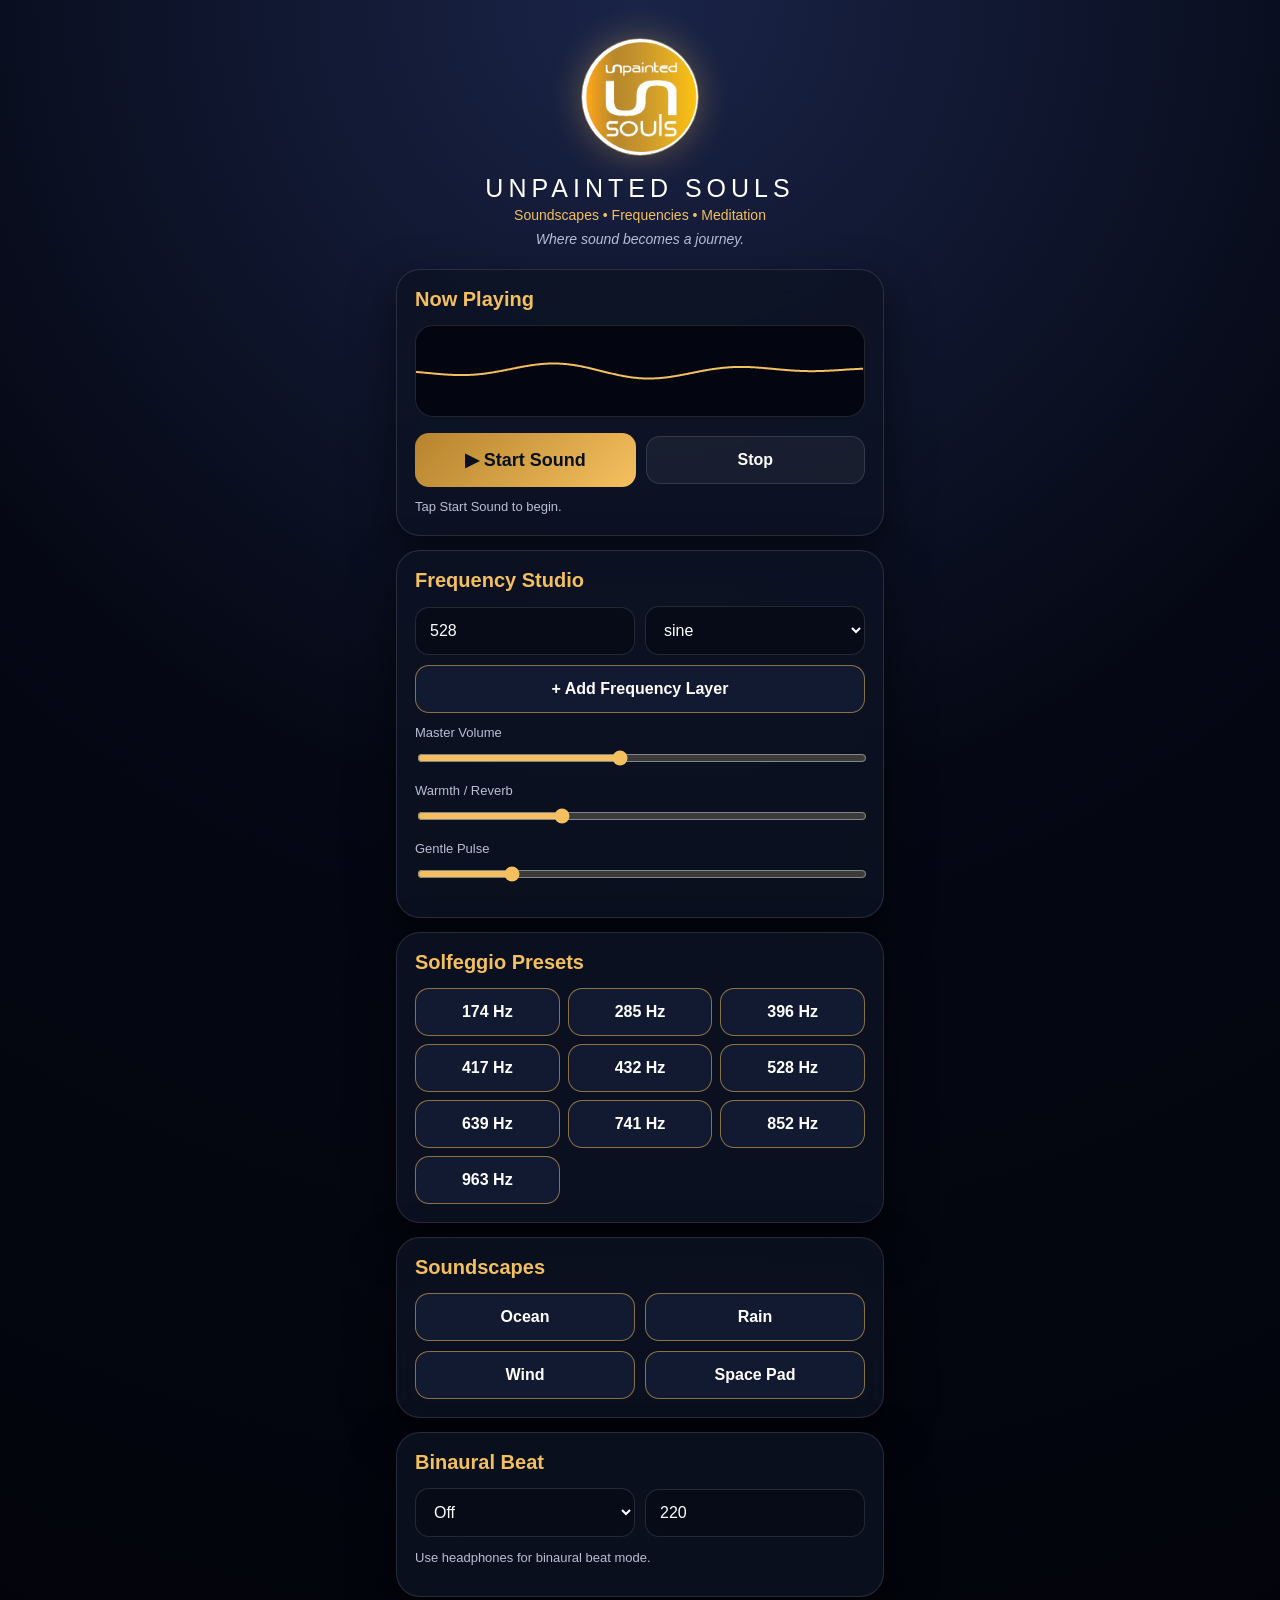
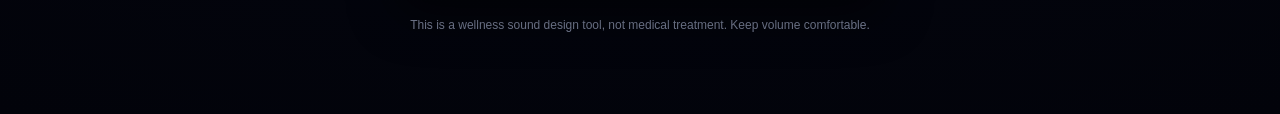
==== index.html @ 99ffd336 "Add files via upload" ====
<!DOCTYPE html>
<html lang="en">
<head>
<meta charset="utf-8" />
<meta name="viewport" content="width=device-width, initial-scale=1, viewport-fit=cover" />
<title>Unpainted Souls Frequency Studio</title>
<style>
:root{--bg:#050814;--card:#0d1324cc;--gold:#f4c05f;--gold2:#b7832d;--text:#fff;--muted:#b9bfd4;--line:#ffffff1f}
*{box-sizing:border-box} body{margin:0;font-family:-apple-system,BlinkMacSystemFont,'Segoe UI',Roboto,Arial,sans-serif;color:var(--text);background:radial-gradient(circle at top,#1a2448 0%,#050814 45%,#02030a 100%);min-height:100vh}
.app{max-width:520px;margin:0 auto;padding:24px 16px 80px} .hero{text-align:center;padding:14px 0 8px} .logo{width:118px;height:118px;border-radius:50%;object-fit:cover;box-shadow:0 0 35px #f4c05f55;border:1px solid #f4c05f88} h1{font-weight:300;letter-spacing:5px;font-size:25px;margin:14px 0 4px;color:white} .tag{color:var(--gold);font-size:14px} .quote{color:var(--muted);font-style:italic;font-size:14px;margin-top:8px}
.card{background:var(--card);border:1px solid var(--line);border-radius:24px;padding:18px;margin:14px 0;box-shadow:0 18px 45px #0008;backdrop-filter:blur(12px)} h2{font-size:20px;margin:0 0 14px;color:var(--gold)} .row{display:flex;gap:10px;align-items:center} .grid{display:grid;grid-template-columns:repeat(2,1fr);gap:10px} .smallgrid{display:grid;grid-template-columns:repeat(3,1fr);gap:8px}
button,input,select{width:100%;border:0;border-radius:14px;padding:14px;font-size:16px} input,select{background:#070b18;color:white;border:1px solid var(--line)} button{background:linear-gradient(135deg,var(--gold2),var(--gold));color:#07101f;font-weight:800;cursor:pointer} button.secondary{background:#111a30;color:white;border:1px solid #f4c05f88} button.ghost{background:#ffffff0d;color:white;border:1px solid var(--line)} button:active{transform:scale(.98)} .play{font-size:18px;padding:16px}
label{font-size:13px;color:var(--muted);display:block;margin:12px 0 7px} input[type=range]{accent-color:var(--gold);padding:0} .pill{display:inline-flex;align-items:center;gap:7px;border:1px solid var(--line);background:#ffffff0d;border-radius:999px;padding:9px 11px;color:var(--muted);font-size:13px} .status{margin-top:12px;color:var(--muted);font-size:13px;min-height:18px} canvas{width:100%;height:92px;border-radius:18px;background:#030611;border:1px solid var(--line)} .freqList{display:flex;flex-direction:column;gap:8px;margin-top:12px} .freqItem{display:grid;grid-template-columns:72px 1fr 36px;gap:8px;align-items:center;background:#ffffff08;border:1px solid var(--line);border-radius:14px;padding:8px} .x{padding:8px;border-radius:10px;background:#ffffff12;color:white} footer{text-align:center;color:#7d859d;font-size:12px;margin-top:20px;line-height:1.4}
</style>
</head>
<body>
<div class="app">
  <section class="hero">
    <img class="logo" alt="Unpainted Souls logo" src="[data-uri]" />
    <h1>UNPAINTED SOULS</h1>
    <div class="tag">Soundscapes • Frequencies • Meditation</div>
    <div class="quote">Where sound becomes a journey.</div>
  </section>

  <section class="card">
    <h2>Now Playing</h2>
    <canvas id="wave"></canvas>
    <div class="row" style="margin-top:12px">
      <button id="play" class="play">▶ Start Sound</button>
      <button id="stop" class="ghost">Stop</button>
    </div>
    <div class="status" id="status">Tap Start Sound to begin.</div>
  </section>

  <section class="card">
    <h2>Frequency Studio</h2>
    <div class="row">
      <input id="hz" type="number" value="528" min="20" max="20000" />
      <select id="waveform"><option>sine</option><option>triangle</option><option>sawtooth</option><option>square</option></select>
    </div>
    <button class="secondary" style="margin-top:10px" id="addFreq">+ Add Frequency Layer</button>
    <label>Master Volume</label><input id="master" type="range" min="0" max="1" step="0.01" value="0.45" />
    <label>Warmth / Reverb</label><input id="reverb" type="range" min="0" max="0.7" step="0.01" value="0.22" />
    <label>Gentle Pulse</label><input id="pulse" type="range" min="0" max="1" step="0.01" value="0.20" />
    <div class="freqList" id="freqList"></div>
  </section>

  <section class="card">
    <h2>Solfeggio Presets</h2>
    <div class="smallgrid" id="presets"></div>
  </section>

  <section class="card">
    <h2>Soundscapes</h2>
    <div class="grid">
      <button class="secondary" data-noise="ocean">Ocean</button>
      <button class="secondary" data-noise="rain">Rain</button>
      <button class="secondary" data-noise="wind">Wind</button>
      <button class="secondary" data-noise="space">Space Pad</button>
    </div>
  </section>

  <section class="card">
    <h2>Binaural Beat</h2>
    <div class="row">
      <select id="beat"><option value="0">Off</option><option value="3">Delta 3 Hz</option><option value="6">Theta 6 Hz</option><option value="10">Alpha 10 Hz</option><option value="18">Beta 18 Hz</option><option value="40">Gamma 40 Hz</option></select>
      <input id="carrier" type="number" value="220" min="80" max="900" />
    </div>
    <p style="color:var(--muted);font-size:13px">Use headphones for binaural beat mode.</p>
  </section>

  <footer>This is a wellness sound design tool, not medical treatment. Keep volume comfortable.</footer>
</div>
<script>
let audio, masterGain, dryGain, wetGain, delay, feedback, pulseLfo, pulseGain;
let layers=[]; let noises=[]; let binaural=[]; let playing=false; let t=0;
const $=id=>document.getElementById(id); const presets=[174,285,396,417,432,528,639,741,852,963];
function ensureAudio(){ if(audio) return; audio=new (window.AudioContext||window.webkitAudioContext)(); masterGain=audio.createGain(); dryGain=audio.createGain(); wetGain=audio.createGain(); delay=audio.createDelay(2); feedback=audio.createGain(); pulseLfo=audio.createOscillator(); pulseGain=audio.createGain(); pulseLfo.frequency.value=.08; pulseGain.gain.value=0.2; pulseLfo.connect(pulseGain); pulseGain.connect(masterGain.gain); pulseLfo.start(); dryGain.connect(masterGain); dryGain.connect(delay); delay.connect(feedback); feedback.connect(delay); delay.connect(wetGain); wetGain.connect(masterGain); masterGain.connect(audio.destination); updateMaster(); }
function updateMaster(){ if(!audio) return; masterGain.gain.setTargetAtTime(parseFloat($('master').value),audio.currentTime,.05); wetGain.gain.value=parseFloat($('reverb').value); feedback.gain.value=.38; delay.delayTime.value=.28; pulseGain.gain.value=parseFloat($('pulse').value)*.12; }
function addLayer(hz,vol=.28,type=null){ ensureAudio(); const osc=audio.createOscillator(); const gain=audio.createGain(); osc.type=type||$('waveform').value; osc.frequency.value=hz; gain.gain.value=vol; osc.connect(gain); gain.connect(dryGain); osc.start(); layers.push({hz,vol,osc,gain}); renderLayers(); }
function removeLayer(i){ const L=layers[i]; if(!L)return; try{L.osc.stop();}catch(e){} L.osc.disconnect(); L.gain.disconnect(); layers.splice(i,1); renderLayers(); }
function renderLayers(){ $('freqList').innerHTML=layers.map((l,i)=>`<div class="freqItem"><b>${Math.round(l.hz)} Hz</b><input type="range" min="0" max="0.6" step="0.01" value="${l.vol}" oninput="setLayerVol(${i},this.value)"><button class="x" onclick="removeLayer(${i})">×</button></div>`).join(''); }
function setLayerVol(i,v){ layers[i].vol=parseFloat(v); layers[i].gain.gain.setTargetAtTime(layers[i].vol,audio.currentTime,.05); }
function start(){ ensureAudio(); if(audio.state==='suspended') audio.resume(); if(layers.length===0){ addLayer(528,.26,'sine'); addLayer(264,.12,'triangle'); addLayer(396,.10,'sine'); } applyBinaural(); playing=true; $('play').textContent='⏸ Sound On'; $('status').textContent=`Playing ${layers.length} frequency layer(s).`; }
function stop(){ layers.slice().forEach((_,i)=>removeLayer(0)); noises.forEach(n=>{try{n.stop&&n.stop()}catch(e){} try{n.disconnect&&n.disconnect()}catch(e){}}); noises=[]; binaural.forEach(o=>{try{o.stop()}catch(e){}}); binaural=[]; playing=false; $('play').textContent='▶ Start Sound'; $('status').textContent='Stopped.'; }
function noise(type){ ensureAudio(); const buffer=audio.createBuffer(1,audio.sampleRate*2,audio.sampleRate); const data=buffer.getChannelData(0); for(let i=0;i<data.length;i++) data[i]=Math.random()*2-1; const src=audio.createBufferSource(); src.buffer=buffer; src.loop=true; const g=audio.createGain(); g.gain.value= type==='space'? .03 : .08; const filt=audio.createBiquadFilter(); filt.type= type==='rain'?'highpass':'lowpass'; filt.frequency.value= type==='rain'?900:type==='wind'?500: type==='space'?180: 760; src.connect(filt); filt.connect(g); g.connect(dryGain); src.start(); noises.push(src,g,filt); $('status').textContent=`Added ${type} soundscape.`; }
function applyBinaural(){ binaural.forEach(o=>{try{o.stop()}catch(e){}}); binaural=[]; const beat=parseFloat($('beat').value); if(!beat) return; const carrier=parseFloat($('carrier').value); const merger=audio.createChannelMerger(2); const g=audio.createGain(); g.gain.value=.11; [carrier,carrier+beat].forEach((hz,ch)=>{const o=audio.createOscillator(); o.type='sine'; o.frequency.value=hz; o.connect(g); g.connect(merger,0,ch); o.start(); binaural.push(o);}); merger.connect(dryGain); }
$('play').onclick=()=> playing?stop():start(); $('stop').onclick=stop; $('addFreq').onclick=()=>addLayer(parseFloat($('hz').value)||528,.24); $('master').oninput=updateMaster; $('reverb').oninput=updateMaster; $('pulse').oninput=updateMaster; $('beat').onchange=()=>{ if(playing) applyBinaural(); }; $('carrier').onchange=()=>{ if(playing) applyBinaural(); };
presets.forEach(h=>{const b=document.createElement('button'); b.className='secondary'; b.textContent=h+' Hz'; b.onclick=()=>{$('hz').value=h; addLayer(h,.24,'sine');}; $('presets').appendChild(b);}); document.querySelectorAll('[data-noise]').forEach(b=>b.onclick=()=>noise(b.dataset.noise));
const c=$('wave'),ctx=c.getContext('2d'); function draw(){ const dpr=devicePixelRatio||1; if(c.width!==c.clientWidth*dpr){c.width=c.clientWidth*dpr;c.height=c.clientHeight*dpr} ctx.clearRect(0,0,c.width,c.height); ctx.lineWidth=2*dpr; ctx.strokeStyle='#f4c05f'; ctx.beginPath(); const amp=playing?28*dpr:8*dpr; for(let x=0;x<c.width;x++){ const y=c.height/2+Math.sin(x/32+t)*amp*Math.sin(x/140+t/2); x?ctx.lineTo(x,y):ctx.moveTo(x,y); } ctx.stroke(); t+=playing?.045:.015; requestAnimationFrame(draw); } draw();
</script>
</body></html>
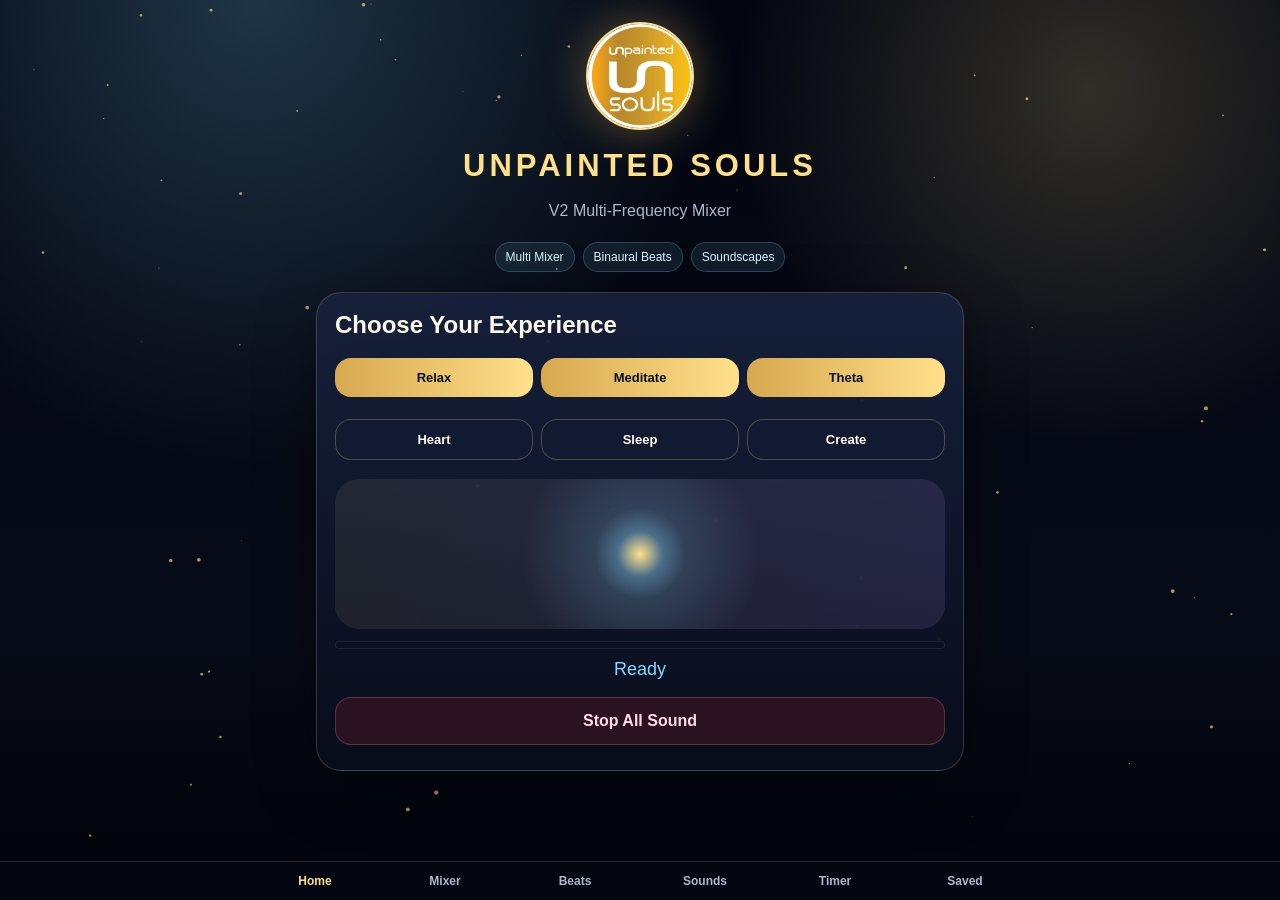
==== commit 69a428bc: "Add files via upload" ====
--- a/index.html
+++ b/index.html
@@ -1,92 +1,92 @@
 <!DOCTYPE html>
 <html lang="en">
 <head>
-<meta charset="utf-8" />
-<meta name="viewport" content="width=device-width, initial-scale=1, viewport-fit=cover" />
-<title>Unpainted Souls Frequency Studio</title>
+<meta charset="UTF-8">
+<meta name="viewport" content="width=device-width, initial-scale=1.0">
+<title>Unpainted Souls V2</title>
+<link rel="manifest" href="manifest.json">
+<meta name="theme-color" content="#050814">
 <style>
-:root{--bg:#050814;--card:#0d1324cc;--gold:#f4c05f;--gold2:#b7832d;--text:#fff;--muted:#b9bfd4;--line:#ffffff1f}
-*{box-sizing:border-box} body{margin:0;font-family:-apple-system,BlinkMacSystemFont,'Segoe UI',Roboto,Arial,sans-serif;color:var(--text);background:radial-gradient(circle at top,#1a2448 0%,#050814 45%,#02030a 100%);min-height:100vh}
-.app{max-width:520px;margin:0 auto;padding:24px 16px 80px} .hero{text-align:center;padding:14px 0 8px} .logo{width:118px;height:118px;border-radius:50%;object-fit:cover;box-shadow:0 0 35px #f4c05f55;border:1px solid #f4c05f88} h1{font-weight:300;letter-spacing:5px;font-size:25px;margin:14px 0 4px;color:white} .tag{color:var(--gold);font-size:14px} .quote{color:var(--muted);font-style:italic;font-size:14px;margin-top:8px}
-.card{background:var(--card);border:1px solid var(--line);border-radius:24px;padding:18px;margin:14px 0;box-shadow:0 18px 45px #0008;backdrop-filter:blur(12px)} h2{font-size:20px;margin:0 0 14px;color:var(--gold)} .row{display:flex;gap:10px;align-items:center} .grid{display:grid;grid-template-columns:repeat(2,1fr);gap:10px} .smallgrid{display:grid;grid-template-columns:repeat(3,1fr);gap:8px}
-button,input,select{width:100%;border:0;border-radius:14px;padding:14px;font-size:16px} input,select{background:#070b18;color:white;border:1px solid var(--line)} button{background:linear-gradient(135deg,var(--gold2),var(--gold));color:#07101f;font-weight:800;cursor:pointer} button.secondary{background:#111a30;color:white;border:1px solid #f4c05f88} button.ghost{background:#ffffff0d;color:white;border:1px solid var(--line)} button:active{transform:scale(.98)} .play{font-size:18px;padding:16px}
-label{font-size:13px;color:var(--muted);display:block;margin:12px 0 7px} input[type=range]{accent-color:var(--gold);padding:0} .pill{display:inline-flex;align-items:center;gap:7px;border:1px solid var(--line);background:#ffffff0d;border-radius:999px;padding:9px 11px;color:var(--muted);font-size:13px} .status{margin-top:12px;color:var(--muted);font-size:13px;min-height:18px} canvas{width:100%;height:92px;border-radius:18px;background:#030611;border:1px solid var(--line)} .freqList{display:flex;flex-direction:column;gap:8px;margin-top:12px} .freqItem{display:grid;grid-template-columns:72px 1fr 36px;gap:8px;align-items:center;background:#ffffff08;border:1px solid var(--line);border-radius:14px;padding:8px} .x{padding:8px;border-radius:10px;background:#ffffff12;color:white} footer{text-align:center;color:#7d859d;font-size:12px;margin-top:20px;line-height:1.4}
+:root{--gold:#d7a84f;--gold2:#ffe08a;--text:#fff8e8;--muted:#aeb7ca;--blue:#83d9ff}
+*{box-sizing:border-box}
+body{margin:0;font-family:-apple-system,BlinkMacSystemFont,"Segoe UI",Arial,sans-serif;color:var(--text);background:radial-gradient(circle at 20% 0%,rgba(131,217,255,.22),transparent 34%),radial-gradient(circle at 85% 10%,rgba(255,224,138,.18),transparent 26%),linear-gradient(180deg,#030611,#070b17 70%,#02030a);min-height:100vh}
+canvas#stars{position:fixed;inset:0;z-index:-1}
+.app{max-width:680px;margin:auto;padding:22px 16px 96px}
+.hero{text-align:center}.logo{width:108px;height:108px;border-radius:50%;object-fit:cover;border:2px solid var(--gold2);box-shadow:0 0 44px rgba(215,168,79,.4)}
+h1{font-size:31px;letter-spacing:4px;color:var(--gold2);margin:14px 0 4px}h2{margin:0 0 12px}p{color:var(--muted);line-height:1.4}
+.badge{display:inline-block;margin:4px;padding:7px 10px;border-radius:99px;border:1px solid rgba(131,217,255,.22);background:rgba(131,217,255,.09);color:#d7f5ff;font-size:12px}
+.screen{display:none}.screen.active{display:block}
+.card{background:linear-gradient(180deg,rgba(23,33,60,.95),rgba(8,13,28,.97));border:1px solid rgba(255,224,138,.2);border-radius:25px;padding:18px;margin:16px 0;box-shadow:0 18px 60px rgba(0,0,0,.36)}
+.row{display:flex;gap:10px}.row>*{flex:1}
+label{display:block;color:var(--muted);font-size:13px;margin:10px 0 5px}
+input,select,textarea{width:100%;padding:13px;border-radius:14px;border:1px solid rgba(255,255,255,.12);background:#060a16;color:var(--text);font-size:16px;outline:none}
+textarea{min-height:96px;resize:vertical}input[type=range]{padding:0;accent-color:var(--gold)}
+button{width:100%;border:0;border-radius:16px;padding:14px;margin:7px 0;font-size:16px;font-weight:800;color:#06101c;background:linear-gradient(90deg,var(--gold),var(--gold2))}
+button.secondary{background:#111a31;color:var(--text);border:1px solid rgba(255,224,138,.24)}button.danger{background:#2a1220;color:#ffdce8;border:1px solid rgba(255,138,174,.24)}
+.grid{display:grid;grid-template-columns:repeat(3,1fr);gap:8px}.grid button{font-size:13px;padding:12px 6px}
+.status{text-align:center;color:var(--blue);font-size:18px;margin:10px}
+.visual{height:150px;border-radius:24px;position:relative;overflow:hidden;margin:12px 0;background:radial-gradient(circle at 50% 50%,rgba(131,217,255,.25),transparent 38%),linear-gradient(90deg,rgba(255,224,138,.08),rgba(198,156,255,.12))}
+.orb{position:absolute;width:92px;height:92px;border-radius:50%;left:50%;top:50%;transform:translate(-50%,-50%);background:radial-gradient(circle,var(--gold2),rgba(131,217,255,.25),transparent 70%);animation:pulse 4.5s infinite}
+.ring{position:absolute;border:1px solid rgba(255,224,138,.45);border-radius:50%;left:50%;top:50%;transform:translate(-50%,-50%);animation:ripple 4s infinite}.r2{animation-delay:1s}.r3{animation-delay:2s}
+@keyframes pulse{50%{transform:translate(-50%,-50%) scale(1.25);opacity:.6}}@keyframes ripple{from{width:40px;height:40px;opacity:.85}to{width:340px;height:340px;opacity:0}}
+.nav{position:fixed;left:0;right:0;bottom:0;background:rgba(5,8,20,.94);backdrop-filter:blur(14px);display:flex;justify-content:center;border-top:1px solid rgba(255,224,138,.16);z-index:5}
+.nav button{max-width:130px;background:transparent;color:var(--muted);border:0;border-radius:0;padding:12px 4px;font-size:12px;margin:0}.nav button.active{color:var(--gold2)}
+.listItem{background:#070c18;border:1px solid rgba(255,255,255,.08);padding:12px;border-radius:16px;margin:8px 0}
+.listTop{display:flex;justify-content:space-between;align-items:center;gap:10px}
+.small{font-size:12px;color:var(--muted);line-height:1.4}.meter{height:8px;background:#0a1020;border-radius:99px;overflow:hidden;border:1px solid rgba(255,255,255,.08)}.meter div{height:100%;width:0%;background:linear-gradient(90deg,var(--blue),var(--gold2))}
 </style>
 </head>
 <body>
+<canvas id="stars"></canvas>
 <div class="app">
-  <section class="hero">
-    <img class="logo" alt="Unpainted Souls logo" src="[data-uri]" />
-    <h1>UNPAINTED SOULS</h1>
-    <div class="tag">Soundscapes • Frequencies • Meditation</div>
-    <div class="quote">Where sound becomes a journey.</div>
-  </section>
+<div class="hero"><img src="logo.jpeg" class="logo" onerror="this.style.display='none'"><h1>UNPAINTED SOULS</h1><p>V2 Multi-Frequency Mixer</p><span class="badge">Multi Mixer</span><span class="badge">Binaural Beats</span><span class="badge">Soundscapes</span></div>
 
-  <section class="card">
-    <h2>Now Playing</h2>
-    <canvas id="wave"></canvas>
-    <div class="row" style="margin-top:12px">
-      <button id="play" class="play">▶ Start Sound</button>
-      <button id="stop" class="ghost">Stop</button>
-    </div>
-    <div class="status" id="status">Tap Start Sound to begin.</div>
-  </section>
+<section id="home" class="screen active"><div class="card"><h2>Choose Your Experience</h2><div class="grid"><button onclick="quickStack([528,432],'ocean')">Relax</button><button onclick="quickStack([432,639],'wind')">Meditate</button><button onclick="quickBinaural(6)">Theta</button><button class="secondary" onclick="quickStack([639,528],'rain')">Heart</button><button class="secondary" onclick="quickStack([174,285],'ocean')">Sleep</button><button class="secondary" onclick="showScreen('mixer')">Create</button></div><div class="visual"><div class="orb"></div><div class="ring"></div><div class="ring r2"></div><div class="ring r3"></div></div><div class="meter"><div id="level"></div></div><div id="status" class="status">Ready</div><button class="danger" onclick="stopEverything()">Stop All Sound</button></div></section>
 
-  <section class="card">
-    <h2>Frequency Studio</h2>
-    <div class="row">
-      <input id="hz" type="number" value="528" min="20" max="20000" />
-      <select id="waveform"><option>sine</option><option>triangle</option><option>sawtooth</option><option>square</option></select>
-    </div>
-    <button class="secondary" style="margin-top:10px" id="addFreq">+ Add Frequency Layer</button>
-    <label>Master Volume</label><input id="master" type="range" min="0" max="1" step="0.01" value="0.45" />
-    <label>Warmth / Reverb</label><input id="reverb" type="range" min="0" max="0.7" step="0.01" value="0.22" />
-    <label>Gentle Pulse</label><input id="pulse" type="range" min="0" max="1" step="0.01" value="0.20" />
-    <div class="freqList" id="freqList"></div>
-  </section>
+<section id="mixer" class="screen">
+<div class="card"><h2>Multi-Frequency Mixer</h2><div class="row"><div><label>Frequency Hz</label><input id="newFreq" type="number" value="528"></div><div><label>Wave</label><select id="newWave"><option>sine</option><option>triangle</option><option>sawtooth</option><option>square</option></select></div></div><button onclick="addFrequency()">Add Frequency Layer</button><div class="grid"><button class="secondary" onclick="addPreset(174)">174</button><button class="secondary" onclick="addPreset(285)">285</button><button class="secondary" onclick="addPreset(396)">396</button><button class="secondary" onclick="addPreset(417)">417</button><button class="secondary" onclick="addPreset(432)">432</button><button class="secondary" onclick="addPreset(528)">528</button><button class="secondary" onclick="addPreset(639)">639</button><button class="secondary" onclick="addPreset(741)">741</button><button class="secondary" onclick="addPreset(963)">963</button></div><div id="layers"></div><button class="secondary" onclick="saveSession()">Save Session</button><button class="danger" onclick="clearLayers()">Clear Mixer</button></div>
+</section>
 
-  <section class="card">
-    <h2>Solfeggio Presets</h2>
-    <div class="smallgrid" id="presets"></div>
-  </section>
+<section id="beats" class="screen"><div class="card"><h2>Binaural Beats</h2><div class="row"><div><label>Carrier Hz</label><input id="carrier" type="number" value="220"></div><div><label>Beat</label><select id="beat"><option value="2">Delta 2</option><option value="6" selected>Theta 6</option><option value="10">Alpha 10</option><option value="18">Beta 18</option><option value="40">Gamma 40</option></select></div></div><label>Volume</label><input id="beatVol" type="range" min="0" max=".6" step=".01" value=".12" oninput="updateVolumes()"><button onclick="startBinaural()">Start Binaural</button><button class="danger" onclick="stopBinaural()">Stop Binaural</button><p class="small">Use headphones. For creative relaxation, not medical treatment.</p></div></section>
 
-  <section class="card">
-    <h2>Soundscapes</h2>
-    <div class="grid">
-      <button class="secondary" data-noise="ocean">Ocean</button>
-      <button class="secondary" data-noise="rain">Rain</button>
-      <button class="secondary" data-noise="wind">Wind</button>
-      <button class="secondary" data-noise="space">Space Pad</button>
-    </div>
-  </section>
+<section id="sounds" class="screen"><div class="card"><h2>Soundscape Mixer</h2><div class="grid"><button class="secondary" onclick="startNoise('ocean')">Ocean</button><button class="secondary" onclick="startNoise('rain')">Rain</button><button class="secondary" onclick="startNoise('wind')">Wind</button></div><label>Soundscape Volume</label><input id="noiseVol" type="range" min="0" max="0.4" value="0.08" step="0.01" oninput="updateVolumes()"><button class="danger" onclick="stopNoise()">Stop Soundscape</button></div><div class="card"><h2>Prompt Builder</h2><textarea id="prompt" placeholder="Ocean at sunset with 432, 528 and theta beat"></textarea><button onclick="buildFromPrompt()">Build Session</button></div></section>
 
-  <section class="card">
-    <h2>Binaural Beat</h2>
-    <div class="row">
-      <select id="beat"><option value="0">Off</option><option value="3">Delta 3 Hz</option><option value="6">Theta 6 Hz</option><option value="10">Alpha 10 Hz</option><option value="18">Beta 18 Hz</option><option value="40">Gamma 40 Hz</option></select>
-      <input id="carrier" type="number" value="220" min="80" max="900" />
-    </div>
-    <p style="color:var(--muted);font-size:13px">Use headphones for binaural beat mode.</p>
-  </section>
+<section id="timer" class="screen"><div class="card"><h2>Session Timer</h2><div class="grid"><button class="secondary" onclick="setTimer(300)">5 min</button><button class="secondary" onclick="setTimer(600)">10 min</button><button class="secondary" onclick="setTimer(1200)">20 min</button><button class="secondary" onclick="setTimer(1800)">30 min</button><button class="secondary" onclick="setTimer(3600)">60 min</button><button class="secondary" onclick="clearTimer()">Clear</button></div><div id="timerDisplay" class="status">No timer</div></div></section>
+<section id="favorites" class="screen"><div class="card"><h2>Saved Sessions</h2><div id="favList"></div><button class="danger" onclick="clearFavorites()">Clear Sessions</button></div></section>
+</div>
 
-  <footer>This is a wellness sound design tool, not medical treatment. Keep volume comfortable.</footer>
-</div>
+<nav class="nav"><button class="active" onclick="showScreen('home',this)">Home</button><button onclick="showScreen('mixer',this)">Mixer</button><button onclick="showScreen('beats',this)">Beats</button><button onclick="showScreen('sounds',this)">Sounds</button><button onclick="showScreen('timer',this)">Timer</button><button onclick="showScreen('favorites',this)">Saved</button></nav>
+
 <script>
-let audio, masterGain, dryGain, wetGain, delay, feedback, pulseLfo, pulseGain;
-let layers=[]; let noises=[]; let binaural=[]; let playing=false; let t=0;
-const $=id=>document.getElementById(id); const presets=[174,285,396,417,432,528,639,741,852,963];
-function ensureAudio(){ if(audio) return; audio=new (window.AudioContext||window.webkitAudioContext)(); masterGain=audio.createGain(); dryGain=audio.createGain(); wetGain=audio.createGain(); delay=audio.createDelay(2); feedback=audio.createGain(); pulseLfo=audio.createOscillator(); pulseGain=audio.createGain(); pulseLfo.frequency.value=.08; pulseGain.gain.value=0.2; pulseLfo.connect(pulseGain); pulseGain.connect(masterGain.gain); pulseLfo.start(); dryGain.connect(masterGain); dryGain.connect(delay); delay.connect(feedback); feedback.connect(delay); delay.connect(wetGain); wetGain.connect(masterGain); masterGain.connect(audio.destination); updateMaster(); }
-function updateMaster(){ if(!audio) return; masterGain.gain.setTargetAtTime(parseFloat($('master').value),audio.currentTime,.05); wetGain.gain.value=parseFloat($('reverb').value); feedback.gain.value=.38; delay.delayTime.value=.28; pulseGain.gain.value=parseFloat($('pulse').value)*.12; }
-function addLayer(hz,vol=.28,type=null){ ensureAudio(); const osc=audio.createOscillator(); const gain=audio.createGain(); osc.type=type||$('waveform').value; osc.frequency.value=hz; gain.gain.value=vol; osc.connect(gain); gain.connect(dryGain); osc.start(); layers.push({hz,vol,osc,gain}); renderLayers(); }
-function removeLayer(i){ const L=layers[i]; if(!L)return; try{L.osc.stop();}catch(e){} L.osc.disconnect(); L.gain.disconnect(); layers.splice(i,1); renderLayers(); }
-function renderLayers(){ $('freqList').innerHTML=layers.map((l,i)=>`<div class="freqItem"><b>${Math.round(l.hz)} Hz</b><input type="range" min="0" max="0.6" step="0.01" value="${l.vol}" oninput="setLayerVol(${i},this.value)"><button class="x" onclick="removeLayer(${i})">×</button></div>`).join(''); }
-function setLayerVol(i,v){ layers[i].vol=parseFloat(v); layers[i].gain.gain.setTargetAtTime(layers[i].vol,audio.currentTime,.05); }
-function start(){ ensureAudio(); if(audio.state==='suspended') audio.resume(); if(layers.length===0){ addLayer(528,.26,'sine'); addLayer(264,.12,'triangle'); addLayer(396,.10,'sine'); } applyBinaural(); playing=true; $('play').textContent='⏸ Sound On'; $('status').textContent=`Playing ${layers.length} frequency layer(s).`; }
-function stop(){ layers.slice().forEach((_,i)=>removeLayer(0)); noises.forEach(n=>{try{n.stop&&n.stop()}catch(e){} try{n.disconnect&&n.disconnect()}catch(e){}}); noises=[]; binaural.forEach(o=>{try{o.stop()}catch(e){}}); binaural=[]; playing=false; $('play').textContent='▶ Start Sound'; $('status').textContent='Stopped.'; }
-function noise(type){ ensureAudio(); const buffer=audio.createBuffer(1,audio.sampleRate*2,audio.sampleRate); const data=buffer.getChannelData(0); for(let i=0;i<data.length;i++) data[i]=Math.random()*2-1; const src=audio.createBufferSource(); src.buffer=buffer; src.loop=true; const g=audio.createGain(); g.gain.value= type==='space'? .03 : .08; const filt=audio.createBiquadFilter(); filt.type= type==='rain'?'highpass':'lowpass'; filt.frequency.value= type==='rain'?900:type==='wind'?500: type==='space'?180: 760; src.connect(filt); filt.connect(g); g.connect(dryGain); src.start(); noises.push(src,g,filt); $('status').textContent=`Added ${type} soundscape.`; }
-function applyBinaural(){ binaural.forEach(o=>{try{o.stop()}catch(e){}}); binaural=[]; const beat=parseFloat($('beat').value); if(!beat) return; const carrier=parseFloat($('carrier').value); const merger=audio.createChannelMerger(2); const g=audio.createGain(); g.gain.value=.11; [carrier,carrier+beat].forEach((hz,ch)=>{const o=audio.createOscillator(); o.type='sine'; o.frequency.value=hz; o.connect(g); g.connect(merger,0,ch); o.start(); binaural.push(o);}); merger.connect(dryGain); }
-$('play').onclick=()=> playing?stop():start(); $('stop').onclick=stop; $('addFreq').onclick=()=>addLayer(parseFloat($('hz').value)||528,.24); $('master').oninput=updateMaster; $('reverb').oninput=updateMaster; $('pulse').oninput=updateMaster; $('beat').onchange=()=>{ if(playing) applyBinaural(); }; $('carrier').onchange=()=>{ if(playing) applyBinaural(); };
-presets.forEach(h=>{const b=document.createElement('button'); b.className='secondary'; b.textContent=h+' Hz'; b.onclick=()=>{$('hz').value=h; addLayer(h,.24,'sine');}; $('presets').appendChild(b);}); document.querySelectorAll('[data-noise]').forEach(b=>b.onclick=()=>noise(b.dataset.noise));
-const c=$('wave'),ctx=c.getContext('2d'); function draw(){ const dpr=devicePixelRatio||1; if(c.width!==c.clientWidth*dpr){c.width=c.clientWidth*dpr;c.height=c.clientHeight*dpr} ctx.clearRect(0,0,c.width,c.height); ctx.lineWidth=2*dpr; ctx.strokeStyle='#f4c05f'; ctx.beginPath(); const amp=playing?28*dpr:8*dpr; for(let x=0;x<c.width;x++){ const y=c.height/2+Math.sin(x/32+t)*amp*Math.sin(x/140+t/2); x?ctx.lineTo(x,y):ctx.moveTo(x,y); } ctx.stroke(); t+=playing?.045:.015; requestAnimationFrame(draw); } draw();
+let ctx,master,analyser,frequencyLayers=[],leftOsc,rightOsc,beatGainL,beatGainR,noiseNode,noiseGain,timerId,remaining=0;
+function getCtx(){if(!ctx){ctx=new (window.AudioContext||window.webkitAudioContext)();master=ctx.createGain();analyser=ctx.createAnalyser();analyser.fftSize=64;master.gain.value=.9;master.connect(analyser);analyser.connect(ctx.destination);animateMeter()}if(ctx.state==="suspended")ctx.resume();return ctx}
+function showScreen(id,btn){document.querySelectorAll('.screen').forEach(s=>s.classList.remove('active'));document.getElementById(id).classList.add('active');document.querySelectorAll('.nav button').forEach(b=>b.classList.remove('active'));if(btn)btn.classList.add('active');renderLayers();renderFavorites()}
+function setStatus(t){document.getElementById("status").innerText=t}function stopNode(n){try{if(n){n.stop();n.disconnect()}}catch(e){}}
+function addFrequency(){addLayer(Number(document.getElementById("newFreq").value||528),document.getElementById("newWave").value,.12)}
+function addPreset(f){document.getElementById("newFreq").value=f;addLayer(f,document.getElementById("newWave").value,.12)}
+function addLayer(freq,wave,vol){getCtx();let osc=ctx.createOscillator(),gain=ctx.createGain(),pan=ctx.createStereoPanner();osc.type=wave;osc.frequency.value=freq;gain.gain.value=vol;pan.pan.value=0;osc.connect(gain).connect(pan).connect(master);osc.start();frequencyLayers.push({freq,wave,vol,pan:0,osc,gain,panNode:pan});renderLayers();setStatus(freq+" Hz added")}
+function renderLayers(){let box=document.getElementById("layers");if(!box)return;box.innerHTML=frequencyLayers.length?"":"<p class='small'>No frequency layers yet.</p>";frequencyLayers.forEach((l,i)=>{box.innerHTML+=`<div class="listItem"><div class="listTop"><div><b>${l.freq} Hz</b><br><span class="small">${l.wave}</span></div><button class="danger" style="width:90px" onclick="removeLayer(${i})">Remove</button></div><label>Volume</label><input type="range" min="0" max=".6" step=".01" value="${l.vol}" oninput="setLayerVol(${i},this.value)"><label>Pan Left / Right</label><input type="range" min="-1" max="1" step=".01" value="${l.pan}" oninput="setLayerPan(${i},this.value)"></div>`})}
+function setLayerVol(i,v){if(frequencyLayers[i]){frequencyLayers[i].vol=Number(v);frequencyLayers[i].gain.gain.value=Number(v)}}
+function setLayerPan(i,v){if(frequencyLayers[i]){frequencyLayers[i].pan=Number(v);frequencyLayers[i].panNode.pan.value=Number(v)}}
+function removeLayer(i){let l=frequencyLayers[i];if(l)stopNode(l.osc);frequencyLayers.splice(i,1);renderLayers()}
+function clearLayers(){frequencyLayers.forEach(l=>stopNode(l.osc));frequencyLayers=[];renderLayers();setStatus("Mixer cleared")}
+function quickStack(freqs,sound){showScreen("home");clearLayers();freqs.forEach(f=>addLayer(f,"sine",.1));startNoise(sound);setStatus("Session started")}
+function startBinaural(){getCtx();stopBinaural();let carrier=Number(document.getElementById("carrier").value||220),beat=Number(document.getElementById("beat").value||6),merger=ctx.createChannelMerger(2);beatGainL=ctx.createGain();beatGainR=ctx.createGain();leftOsc=ctx.createOscillator();rightOsc=ctx.createOscillator();beatGainL.gain.value=beatGainR.gain.value=Number(document.getElementById("beatVol").value);leftOsc.frequency.value=carrier;rightOsc.frequency.value=carrier+beat;leftOsc.connect(beatGainL).connect(merger,0,0);rightOsc.connect(beatGainR).connect(merger,0,1);merger.connect(master);leftOsc.start();rightOsc.start();setStatus("Binaural "+beat+" Hz")}
+function quickBinaural(beat){document.getElementById("beat").value=beat;startBinaural()}
+function stopBinaural(){stopNode(leftOsc);stopNode(rightOsc);leftOsc=rightOsc=null;setStatus("Binaural stopped")}
+function updateVolumes(){if(noiseGain)noiseGain.gain.value=Number(document.getElementById("noiseVol").value);if(beatGainL&&beatGainR){let v=Number(document.getElementById("beatVol").value);beatGainL.gain.value=v;beatGainR.gain.value=v}}
+function startNoise(type){getCtx();stopNoise();let buffer=ctx.createBuffer(1,ctx.sampleRate*4,ctx.sampleRate),data=buffer.getChannelData(0);for(let i=0;i<data.length;i++){let n=Math.random()*2-1;if(type==="ocean")n*=Math.sin(i/4500)*.55+.45;if(type==="wind")n*=Math.sin(i/9000)*.45+.25;data[i]=n}noiseNode=ctx.createBufferSource();noiseNode.buffer=buffer;noiseNode.loop=true;let filter=ctx.createBiquadFilter();filter.type=type==="rain"?"highpass":"lowpass";filter.frequency.value=type==="rain"?1500:650;noiseGain=ctx.createGain();noiseGain.gain.value=Number(document.getElementById("noiseVol").value);noiseNode.connect(filter).connect(noiseGain).connect(master);noiseNode.start();setStatus(type+" soundscape")}
+function stopNoise(){stopNode(noiseNode);noiseNode=null;setStatus("Soundscape stopped")}
+function stopEverything(){clearLayers();stopBinaural();stopNoise();clearTimer();setStatus("All sound stopped")}
+function buildFromPrompt(){let p=document.getElementById("prompt").value.toLowerCase();clearLayers();let found=false;[174,285,396,417,432,528,639,741,963].forEach(f=>{if(p.includes(String(f))){addLayer(f,"sine",.1);found=true}});if(!found)addLayer(528,"sine",.12);startNoise(p.includes("rain")?"rain":p.includes("wind")?"wind":"ocean");if(p.includes("theta")){document.getElementById("beat").value=6;startBinaural()}if(p.includes("alpha")){document.getElementById("beat").value=10;startBinaural()}setStatus("Prompt session created")}
+function setTimer(sec){remaining=sec;clearInterval(timerId);tick();timerId=setInterval(()=>{remaining--;tick();if(remaining<=0)stopEverything()},1000)}function tick(){let m=Math.floor(remaining/60),s=remaining%60;document.getElementById("timerDisplay").innerText=m+":"+String(s).padStart(2,"0")}function clearTimer(){clearInterval(timerId);remaining=0;document.getElementById("timerDisplay").innerText="No timer"}
+function saveSession(){let favs=JSON.parse(localStorage.getItem("usSessions")||"[]");favs.push({date:new Date().toLocaleDateString(),layers:frequencyLayers.map(l=>({freq:l.freq,wave:l.wave,vol:l.vol,pan:l.pan}))});localStorage.setItem("usSessions",JSON.stringify(favs));setStatus("Session saved")}
+function renderFavorites(){let box=document.getElementById("favList");if(!box)return;let favs=JSON.parse(localStorage.getItem("usSessions")||"[]");box.innerHTML=favs.length?"":"<p class='small'>No sessions saved yet.</p>";favs.forEach((s,i)=>{box.innerHTML+=`<div class="listItem"><div class="listTop"><div><b>${s.layers.length} layers</b><br><span class="small">${s.layers.map(l=>l.freq+'Hz').join(', ')} • ${s.date}</span></div><button style="width:90px" onclick="loadSession(${i})">Play</button></div></div>`})}
+function loadSession(i){let s=JSON.parse(localStorage.getItem("usSessions")||"[]")[i];if(!s)return;clearLayers();s.layers.forEach(l=>addLayer(l.freq,l.wave,l.vol));showScreen("mixer");setStatus("Saved session loaded")}
+function clearFavorites(){localStorage.removeItem("usSessions");renderFavorites()}
+let canvas=document.getElementById("stars"),c=canvas.getContext("2d"),stars=[];function resize(){canvas.width=innerWidth;canvas.height=innerHeight;stars=Array.from({length:70},()=>({x:Math.random()*canvas.width,y:Math.random()*canvas.height,r:Math.random()*1.8+.3,v:Math.random()*.35+.05}))}addEventListener("resize",resize);resize();function drawStars(){c.clearRect(0,0,canvas.width,canvas.height);c.fillStyle="rgba(255,224,138,.65)";stars.forEach(s=>{s.y+=s.v;if(s.y>canvas.height)s.y=0;c.beginPath();c.arc(s.x,s.y,s.r,0,Math.PI*2);c.fill()});requestAnimationFrame(drawStars)}drawStars()
+function animateMeter(){if(!analyser)return;let data=new Uint8Array(analyser.frequencyBinCount);function loop(){analyser.getByteFrequencyData(data);let avg=data.reduce((a,b)=>a+b,0)/data.length;document.getElementById("level").style.width=Math.min(100,avg*1.4)+"%";requestAnimationFrame(loop)}loop()}
+if("serviceWorker" in navigator){navigator.serviceWorker.register("./sw.js").catch(()=>{})}
 </script>
-</body></html>+</body>
+</html>
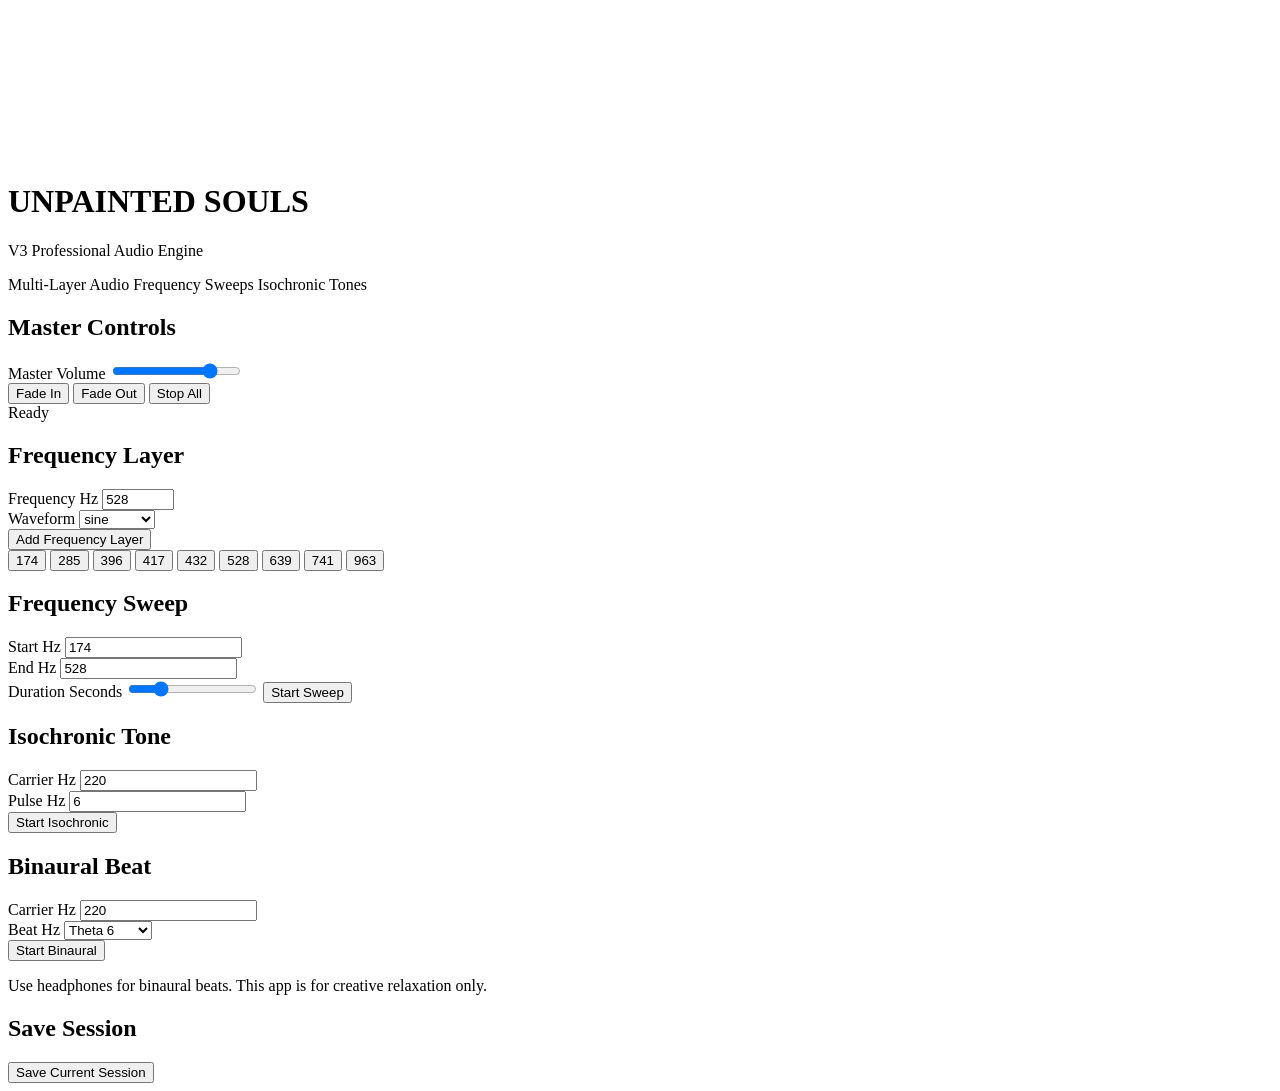
==== commit 15ae3334: "Add files via upload" ====
--- a/index.html
+++ b/index.html
@@ -1,92 +1,135 @@
 <!DOCTYPE html>
 <html lang="en">
 <head>
-<meta charset="UTF-8">
-<meta name="viewport" content="width=device-width, initial-scale=1.0">
-<title>Unpainted Souls V2</title>
-<link rel="manifest" href="manifest.json">
-<meta name="theme-color" content="#050814">
-<style>
-:root{--gold:#d7a84f;--gold2:#ffe08a;--text:#fff8e8;--muted:#aeb7ca;--blue:#83d9ff}
-*{box-sizing:border-box}
-body{margin:0;font-family:-apple-system,BlinkMacSystemFont,"Segoe UI",Arial,sans-serif;color:var(--text);background:radial-gradient(circle at 20% 0%,rgba(131,217,255,.22),transparent 34%),radial-gradient(circle at 85% 10%,rgba(255,224,138,.18),transparent 26%),linear-gradient(180deg,#030611,#070b17 70%,#02030a);min-height:100vh}
-canvas#stars{position:fixed;inset:0;z-index:-1}
-.app{max-width:680px;margin:auto;padding:22px 16px 96px}
-.hero{text-align:center}.logo{width:108px;height:108px;border-radius:50%;object-fit:cover;border:2px solid var(--gold2);box-shadow:0 0 44px rgba(215,168,79,.4)}
-h1{font-size:31px;letter-spacing:4px;color:var(--gold2);margin:14px 0 4px}h2{margin:0 0 12px}p{color:var(--muted);line-height:1.4}
-.badge{display:inline-block;margin:4px;padding:7px 10px;border-radius:99px;border:1px solid rgba(131,217,255,.22);background:rgba(131,217,255,.09);color:#d7f5ff;font-size:12px}
-.screen{display:none}.screen.active{display:block}
-.card{background:linear-gradient(180deg,rgba(23,33,60,.95),rgba(8,13,28,.97));border:1px solid rgba(255,224,138,.2);border-radius:25px;padding:18px;margin:16px 0;box-shadow:0 18px 60px rgba(0,0,0,.36)}
-.row{display:flex;gap:10px}.row>*{flex:1}
-label{display:block;color:var(--muted);font-size:13px;margin:10px 0 5px}
-input,select,textarea{width:100%;padding:13px;border-radius:14px;border:1px solid rgba(255,255,255,.12);background:#060a16;color:var(--text);font-size:16px;outline:none}
-textarea{min-height:96px;resize:vertical}input[type=range]{padding:0;accent-color:var(--gold)}
-button{width:100%;border:0;border-radius:16px;padding:14px;margin:7px 0;font-size:16px;font-weight:800;color:#06101c;background:linear-gradient(90deg,var(--gold),var(--gold2))}
-button.secondary{background:#111a31;color:var(--text);border:1px solid rgba(255,224,138,.24)}button.danger{background:#2a1220;color:#ffdce8;border:1px solid rgba(255,138,174,.24)}
-.grid{display:grid;grid-template-columns:repeat(3,1fr);gap:8px}.grid button{font-size:13px;padding:12px 6px}
-.status{text-align:center;color:var(--blue);font-size:18px;margin:10px}
-.visual{height:150px;border-radius:24px;position:relative;overflow:hidden;margin:12px 0;background:radial-gradient(circle at 50% 50%,rgba(131,217,255,.25),transparent 38%),linear-gradient(90deg,rgba(255,224,138,.08),rgba(198,156,255,.12))}
-.orb{position:absolute;width:92px;height:92px;border-radius:50%;left:50%;top:50%;transform:translate(-50%,-50%);background:radial-gradient(circle,var(--gold2),rgba(131,217,255,.25),transparent 70%);animation:pulse 4.5s infinite}
-.ring{position:absolute;border:1px solid rgba(255,224,138,.45);border-radius:50%;left:50%;top:50%;transform:translate(-50%,-50%);animation:ripple 4s infinite}.r2{animation-delay:1s}.r3{animation-delay:2s}
-@keyframes pulse{50%{transform:translate(-50%,-50%) scale(1.25);opacity:.6}}@keyframes ripple{from{width:40px;height:40px;opacity:.85}to{width:340px;height:340px;opacity:0}}
-.nav{position:fixed;left:0;right:0;bottom:0;background:rgba(5,8,20,.94);backdrop-filter:blur(14px);display:flex;justify-content:center;border-top:1px solid rgba(255,224,138,.16);z-index:5}
-.nav button{max-width:130px;background:transparent;color:var(--muted);border:0;border-radius:0;padding:12px 4px;font-size:12px;margin:0}.nav button.active{color:var(--gold2)}
-.listItem{background:#070c18;border:1px solid rgba(255,255,255,.08);padding:12px;border-radius:16px;margin:8px 0}
-.listTop{display:flex;justify-content:space-between;align-items:center;gap:10px}
-.small{font-size:12px;color:var(--muted);line-height:1.4}.meter{height:8px;background:#0a1020;border-radius:99px;overflow:hidden;border:1px solid rgba(255,255,255,.08)}.meter div{height:100%;width:0%;background:linear-gradient(90deg,var(--blue),var(--gold2))}
-</style>
+  <meta charset="UTF-8" />
+  <meta name="viewport" content="width=device-width, initial-scale=1.0" />
+  <title>Unpainted Souls V3</title>
+  <link rel="manifest" href="manifest.json" />
+  <link rel="stylesheet" href="css/style.css" />
+  <meta name="theme-color" content="#050814" />
 </head>
 <body>
-<canvas id="stars"></canvas>
-<div class="app">
-<div class="hero"><img src="logo.jpeg" class="logo" onerror="this.style.display='none'"><h1>UNPAINTED SOULS</h1><p>V2 Multi-Frequency Mixer</p><span class="badge">Multi Mixer</span><span class="badge">Binaural Beats</span><span class="badge">Soundscapes</span></div>
+  <canvas id="visualizer"></canvas>
 
-<section id="home" class="screen active"><div class="card"><h2>Choose Your Experience</h2><div class="grid"><button onclick="quickStack([528,432],'ocean')">Relax</button><button onclick="quickStack([432,639],'wind')">Meditate</button><button onclick="quickBinaural(6)">Theta</button><button class="secondary" onclick="quickStack([639,528],'rain')">Heart</button><button class="secondary" onclick="quickStack([174,285],'ocean')">Sleep</button><button class="secondary" onclick="showScreen('mixer')">Create</button></div><div class="visual"><div class="orb"></div><div class="ring"></div><div class="ring r2"></div><div class="ring r3"></div></div><div class="meter"><div id="level"></div></div><div id="status" class="status">Ready</div><button class="danger" onclick="stopEverything()">Stop All Sound</button></div></section>
+  <main class="app">
+    <header class="hero">
+      <img src="assets/logo.jpeg" class="logo" alt="Unpainted Souls logo" onerror="this.style.display='none'" />
+      <h1>UNPAINTED SOULS</h1>
+      <p>V3 Professional Audio Engine</p>
+      <div class="badges">
+        <span>Multi-Layer Audio</span>
+        <span>Frequency Sweeps</span>
+        <span>Isochronic Tones</span>
+      </div>
+    </header>
 
-<section id="mixer" class="screen">
-<div class="card"><h2>Multi-Frequency Mixer</h2><div class="row"><div><label>Frequency Hz</label><input id="newFreq" type="number" value="528"></div><div><label>Wave</label><select id="newWave"><option>sine</option><option>triangle</option><option>sawtooth</option><option>square</option></select></div></div><button onclick="addFrequency()">Add Frequency Layer</button><div class="grid"><button class="secondary" onclick="addPreset(174)">174</button><button class="secondary" onclick="addPreset(285)">285</button><button class="secondary" onclick="addPreset(396)">396</button><button class="secondary" onclick="addPreset(417)">417</button><button class="secondary" onclick="addPreset(432)">432</button><button class="secondary" onclick="addPreset(528)">528</button><button class="secondary" onclick="addPreset(639)">639</button><button class="secondary" onclick="addPreset(741)">741</button><button class="secondary" onclick="addPreset(963)">963</button></div><div id="layers"></div><button class="secondary" onclick="saveSession()">Save Session</button><button class="danger" onclick="clearLayers()">Clear Mixer</button></div>
-</section>
+    <section class="card">
+      <h2>Master Controls</h2>
+      <label>Master Volume</label>
+      <input id="masterVolume" type="range" min="0" max="1" value="0.8" step="0.01" />
+      <div class="row">
+        <button id="fadeInBtn">Fade In</button>
+        <button id="fadeOutBtn" class="secondary">Fade Out</button>
+        <button id="stopAllBtn" class="danger">Stop All</button>
+      </div>
+      <div id="status" class="status">Ready</div>
+    </section>
 
-<section id="beats" class="screen"><div class="card"><h2>Binaural Beats</h2><div class="row"><div><label>Carrier Hz</label><input id="carrier" type="number" value="220"></div><div><label>Beat</label><select id="beat"><option value="2">Delta 2</option><option value="6" selected>Theta 6</option><option value="10">Alpha 10</option><option value="18">Beta 18</option><option value="40">Gamma 40</option></select></div></div><label>Volume</label><input id="beatVol" type="range" min="0" max=".6" step=".01" value=".12" oninput="updateVolumes()"><button onclick="startBinaural()">Start Binaural</button><button class="danger" onclick="stopBinaural()">Stop Binaural</button><p class="small">Use headphones. For creative relaxation, not medical treatment.</p></div></section>
+    <section class="card">
+      <h2>Frequency Layer</h2>
+      <div class="row">
+        <div>
+          <label>Frequency Hz</label>
+          <input id="freqInput" type="number" value="528" min="20" max="20000" />
+        </div>
+        <div>
+          <label>Waveform</label>
+          <select id="waveInput">
+            <option>sine</option>
+            <option>triangle</option>
+            <option>sawtooth</option>
+            <option>square</option>
+          </select>
+        </div>
+      </div>
+      <button id="addLayerBtn">Add Frequency Layer</button>
+      <div class="preset-grid">
+        <button data-preset="174">174</button>
+        <button data-preset="285">285</button>
+        <button data-preset="396">396</button>
+        <button data-preset="417">417</button>
+        <button data-preset="432">432</button>
+        <button data-preset="528">528</button>
+        <button data-preset="639">639</button>
+        <button data-preset="741">741</button>
+        <button data-preset="963">963</button>
+      </div>
+      <div id="layers"></div>
+    </section>
 
-<section id="sounds" class="screen"><div class="card"><h2>Soundscape Mixer</h2><div class="grid"><button class="secondary" onclick="startNoise('ocean')">Ocean</button><button class="secondary" onclick="startNoise('rain')">Rain</button><button class="secondary" onclick="startNoise('wind')">Wind</button></div><label>Soundscape Volume</label><input id="noiseVol" type="range" min="0" max="0.4" value="0.08" step="0.01" oninput="updateVolumes()"><button class="danger" onclick="stopNoise()">Stop Soundscape</button></div><div class="card"><h2>Prompt Builder</h2><textarea id="prompt" placeholder="Ocean at sunset with 432, 528 and theta beat"></textarea><button onclick="buildFromPrompt()">Build Session</button></div></section>
+    <section class="card">
+      <h2>Frequency Sweep</h2>
+      <div class="row">
+        <div>
+          <label>Start Hz</label>
+          <input id="sweepStart" type="number" value="174" />
+        </div>
+        <div>
+          <label>End Hz</label>
+          <input id="sweepEnd" type="number" value="528" />
+        </div>
+      </div>
+      <label>Duration Seconds</label>
+      <input id="sweepDuration" type="range" min="5" max="120" value="30" />
+      <button id="sweepBtn">Start Sweep</button>
+    </section>
 
-<section id="timer" class="screen"><div class="card"><h2>Session Timer</h2><div class="grid"><button class="secondary" onclick="setTimer(300)">5 min</button><button class="secondary" onclick="setTimer(600)">10 min</button><button class="secondary" onclick="setTimer(1200)">20 min</button><button class="secondary" onclick="setTimer(1800)">30 min</button><button class="secondary" onclick="setTimer(3600)">60 min</button><button class="secondary" onclick="clearTimer()">Clear</button></div><div id="timerDisplay" class="status">No timer</div></div></section>
-<section id="favorites" class="screen"><div class="card"><h2>Saved Sessions</h2><div id="favList"></div><button class="danger" onclick="clearFavorites()">Clear Sessions</button></div></section>
-</div>
+    <section class="card">
+      <h2>Isochronic Tone</h2>
+      <div class="row">
+        <div>
+          <label>Carrier Hz</label>
+          <input id="isoCarrier" type="number" value="220" />
+        </div>
+        <div>
+          <label>Pulse Hz</label>
+          <input id="isoPulse" type="number" value="6" />
+        </div>
+      </div>
+      <button id="isoBtn">Start Isochronic</button>
+    </section>
 
-<nav class="nav"><button class="active" onclick="showScreen('home',this)">Home</button><button onclick="showScreen('mixer',this)">Mixer</button><button onclick="showScreen('beats',this)">Beats</button><button onclick="showScreen('sounds',this)">Sounds</button><button onclick="showScreen('timer',this)">Timer</button><button onclick="showScreen('favorites',this)">Saved</button></nav>
+    <section class="card">
+      <h2>Binaural Beat</h2>
+      <div class="row">
+        <div>
+          <label>Carrier Hz</label>
+          <input id="binauralCarrier" type="number" value="220" />
+        </div>
+        <div>
+          <label>Beat Hz</label>
+          <select id="binauralBeat">
+            <option value="2">Delta 2</option>
+            <option value="6" selected>Theta 6</option>
+            <option value="10">Alpha 10</option>
+            <option value="18">Beta 18</option>
+            <option value="40">Gamma 40</option>
+          </select>
+        </div>
+      </div>
+      <button id="binauralBtn">Start Binaural</button>
+      <p class="note">Use headphones for binaural beats. This app is for creative relaxation only.</p>
+    </section>
 
-<script>
-let ctx,master,analyser,frequencyLayers=[],leftOsc,rightOsc,beatGainL,beatGainR,noiseNode,noiseGain,timerId,remaining=0;
-function getCtx(){if(!ctx){ctx=new (window.AudioContext||window.webkitAudioContext)();master=ctx.createGain();analyser=ctx.createAnalyser();analyser.fftSize=64;master.gain.value=.9;master.connect(analyser);analyser.connect(ctx.destination);animateMeter()}if(ctx.state==="suspended")ctx.resume();return ctx}
-function showScreen(id,btn){document.querySelectorAll('.screen').forEach(s=>s.classList.remove('active'));document.getElementById(id).classList.add('active');document.querySelectorAll('.nav button').forEach(b=>b.classList.remove('active'));if(btn)btn.classList.add('active');renderLayers();renderFavorites()}
-function setStatus(t){document.getElementById("status").innerText=t}function stopNode(n){try{if(n){n.stop();n.disconnect()}}catch(e){}}
-function addFrequency(){addLayer(Number(document.getElementById("newFreq").value||528),document.getElementById("newWave").value,.12)}
-function addPreset(f){document.getElementById("newFreq").value=f;addLayer(f,document.getElementById("newWave").value,.12)}
-function addLayer(freq,wave,vol){getCtx();let osc=ctx.createOscillator(),gain=ctx.createGain(),pan=ctx.createStereoPanner();osc.type=wave;osc.frequency.value=freq;gain.gain.value=vol;pan.pan.value=0;osc.connect(gain).connect(pan).connect(master);osc.start();frequencyLayers.push({freq,wave,vol,pan:0,osc,gain,panNode:pan});renderLayers();setStatus(freq+" Hz added")}
-function renderLayers(){let box=document.getElementById("layers");if(!box)return;box.innerHTML=frequencyLayers.length?"":"<p class='small'>No frequency layers yet.</p>";frequencyLayers.forEach((l,i)=>{box.innerHTML+=`<div class="listItem"><div class="listTop"><div><b>${l.freq} Hz</b><br><span class="small">${l.wave}</span></div><button class="danger" style="width:90px" onclick="removeLayer(${i})">Remove</button></div><label>Volume</label><input type="range" min="0" max=".6" step=".01" value="${l.vol}" oninput="setLayerVol(${i},this.value)"><label>Pan Left / Right</label><input type="range" min="-1" max="1" step=".01" value="${l.pan}" oninput="setLayerPan(${i},this.value)"></div>`})}
-function setLayerVol(i,v){if(frequencyLayers[i]){frequencyLayers[i].vol=Number(v);frequencyLayers[i].gain.gain.value=Number(v)}}
-function setLayerPan(i,v){if(frequencyLayers[i]){frequencyLayers[i].pan=Number(v);frequencyLayers[i].panNode.pan.value=Number(v)}}
-function removeLayer(i){let l=frequencyLayers[i];if(l)stopNode(l.osc);frequencyLayers.splice(i,1);renderLayers()}
-function clearLayers(){frequencyLayers.forEach(l=>stopNode(l.osc));frequencyLayers=[];renderLayers();setStatus("Mixer cleared")}
-function quickStack(freqs,sound){showScreen("home");clearLayers();freqs.forEach(f=>addLayer(f,"sine",.1));startNoise(sound);setStatus("Session started")}
-function startBinaural(){getCtx();stopBinaural();let carrier=Number(document.getElementById("carrier").value||220),beat=Number(document.getElementById("beat").value||6),merger=ctx.createChannelMerger(2);beatGainL=ctx.createGain();beatGainR=ctx.createGain();leftOsc=ctx.createOscillator();rightOsc=ctx.createOscillator();beatGainL.gain.value=beatGainR.gain.value=Number(document.getElementById("beatVol").value);leftOsc.frequency.value=carrier;rightOsc.frequency.value=carrier+beat;leftOsc.connect(beatGainL).connect(merger,0,0);rightOsc.connect(beatGainR).connect(merger,0,1);merger.connect(master);leftOsc.start();rightOsc.start();setStatus("Binaural "+beat+" Hz")}
-function quickBinaural(beat){document.getElementById("beat").value=beat;startBinaural()}
-function stopBinaural(){stopNode(leftOsc);stopNode(rightOsc);leftOsc=rightOsc=null;setStatus("Binaural stopped")}
-function updateVolumes(){if(noiseGain)noiseGain.gain.value=Number(document.getElementById("noiseVol").value);if(beatGainL&&beatGainR){let v=Number(document.getElementById("beatVol").value);beatGainL.gain.value=v;beatGainR.gain.value=v}}
-function startNoise(type){getCtx();stopNoise();let buffer=ctx.createBuffer(1,ctx.sampleRate*4,ctx.sampleRate),data=buffer.getChannelData(0);for(let i=0;i<data.length;i++){let n=Math.random()*2-1;if(type==="ocean")n*=Math.sin(i/4500)*.55+.45;if(type==="wind")n*=Math.sin(i/9000)*.45+.25;data[i]=n}noiseNode=ctx.createBufferSource();noiseNode.buffer=buffer;noiseNode.loop=true;let filter=ctx.createBiquadFilter();filter.type=type==="rain"?"highpass":"lowpass";filter.frequency.value=type==="rain"?1500:650;noiseGain=ctx.createGain();noiseGain.gain.value=Number(document.getElementById("noiseVol").value);noiseNode.connect(filter).connect(noiseGain).connect(master);noiseNode.start();setStatus(type+" soundscape")}
-function stopNoise(){stopNode(noiseNode);noiseNode=null;setStatus("Soundscape stopped")}
-function stopEverything(){clearLayers();stopBinaural();stopNoise();clearTimer();setStatus("All sound stopped")}
-function buildFromPrompt(){let p=document.getElementById("prompt").value.toLowerCase();clearLayers();let found=false;[174,285,396,417,432,528,639,741,963].forEach(f=>{if(p.includes(String(f))){addLayer(f,"sine",.1);found=true}});if(!found)addLayer(528,"sine",.12);startNoise(p.includes("rain")?"rain":p.includes("wind")?"wind":"ocean");if(p.includes("theta")){document.getElementById("beat").value=6;startBinaural()}if(p.includes("alpha")){document.getElementById("beat").value=10;startBinaural()}setStatus("Prompt session created")}
-function setTimer(sec){remaining=sec;clearInterval(timerId);tick();timerId=setInterval(()=>{remaining--;tick();if(remaining<=0)stopEverything()},1000)}function tick(){let m=Math.floor(remaining/60),s=remaining%60;document.getElementById("timerDisplay").innerText=m+":"+String(s).padStart(2,"0")}function clearTimer(){clearInterval(timerId);remaining=0;document.getElementById("timerDisplay").innerText="No timer"}
-function saveSession(){let favs=JSON.parse(localStorage.getItem("usSessions")||"[]");favs.push({date:new Date().toLocaleDateString(),layers:frequencyLayers.map(l=>({freq:l.freq,wave:l.wave,vol:l.vol,pan:l.pan}))});localStorage.setItem("usSessions",JSON.stringify(favs));setStatus("Session saved")}
-function renderFavorites(){let box=document.getElementById("favList");if(!box)return;let favs=JSON.parse(localStorage.getItem("usSessions")||"[]");box.innerHTML=favs.length?"":"<p class='small'>No sessions saved yet.</p>";favs.forEach((s,i)=>{box.innerHTML+=`<div class="listItem"><div class="listTop"><div><b>${s.layers.length} layers</b><br><span class="small">${s.layers.map(l=>l.freq+'Hz').join(', ')} • ${s.date}</span></div><button style="width:90px" onclick="loadSession(${i})">Play</button></div></div>`})}
-function loadSession(i){let s=JSON.parse(localStorage.getItem("usSessions")||"[]")[i];if(!s)return;clearLayers();s.layers.forEach(l=>addLayer(l.freq,l.wave,l.vol));showScreen("mixer");setStatus("Saved session loaded")}
-function clearFavorites(){localStorage.removeItem("usSessions");renderFavorites()}
-let canvas=document.getElementById("stars"),c=canvas.getContext("2d"),stars=[];function resize(){canvas.width=innerWidth;canvas.height=innerHeight;stars=Array.from({length:70},()=>({x:Math.random()*canvas.width,y:Math.random()*canvas.height,r:Math.random()*1.8+.3,v:Math.random()*.35+.05}))}addEventListener("resize",resize);resize();function drawStars(){c.clearRect(0,0,canvas.width,canvas.height);c.fillStyle="rgba(255,224,138,.65)";stars.forEach(s=>{s.y+=s.v;if(s.y>canvas.height)s.y=0;c.beginPath();c.arc(s.x,s.y,s.r,0,Math.PI*2);c.fill()});requestAnimationFrame(drawStars)}drawStars()
-function animateMeter(){if(!analyser)return;let data=new Uint8Array(analyser.frequencyBinCount);function loop(){analyser.getByteFrequencyData(data);let avg=data.reduce((a,b)=>a+b,0)/data.length;document.getElementById("level").style.width=Math.min(100,avg*1.4)+"%";requestAnimationFrame(loop)}loop()}
-if("serviceWorker" in navigator){navigator.serviceWorker.register("./sw.js").catch(()=>{})}
-</script>
+    <section class="card">
+      <h2>Save Session</h2>
+      <button id="saveSessionBtn">Save Current Session</button>
+      <div id="sessions"></div>
+    </section>
+  </main>
+
+  <script src="js/audioEngine.js"></script>
+  <script src="js/visualizer.js"></script>
+  <script src="js/app.js"></script>
 </body>
-</html>+</html>
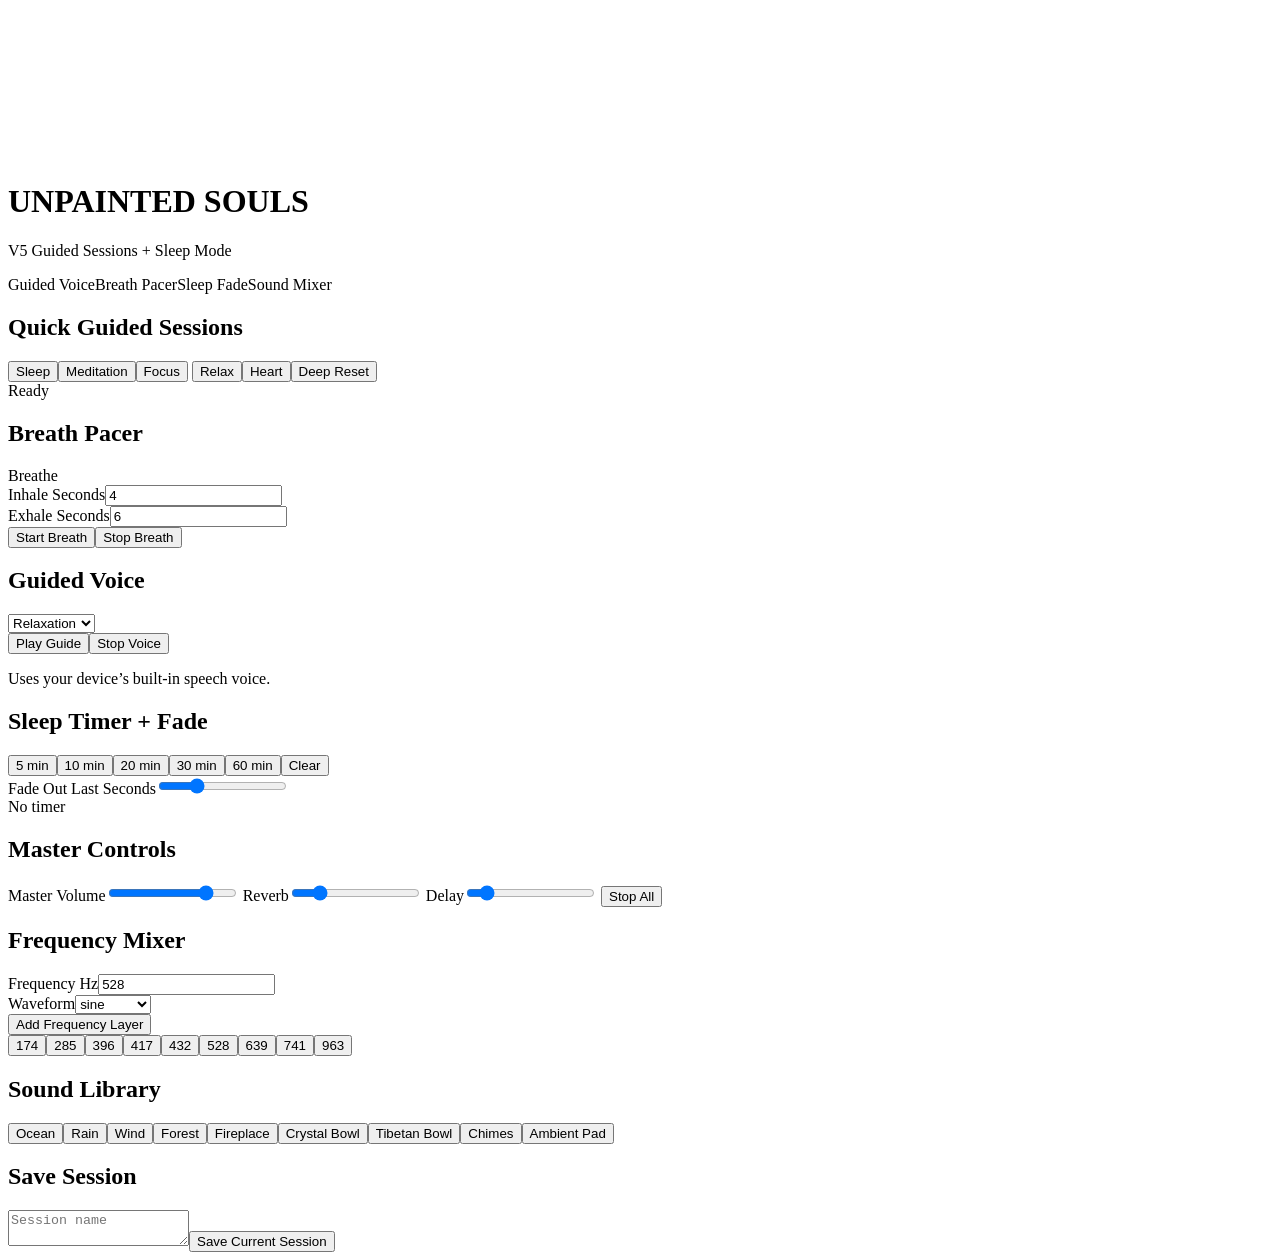
==== commit 7a44b691: "Add files via upload" ====
--- a/index.html
+++ b/index.html
@@ -1,135 +1,59 @@
 <!DOCTYPE html>
 <html lang="en">
 <head>
-  <meta charset="UTF-8" />
-  <meta name="viewport" content="width=device-width, initial-scale=1.0" />
-  <title>Unpainted Souls V3</title>
-  <link rel="manifest" href="manifest.json" />
-  <link rel="stylesheet" href="css/style.css" />
-  <meta name="theme-color" content="#050814" />
+<meta charset="UTF-8"><meta name="viewport" content="width=device-width,initial-scale=1.0">
+<title>Unpainted Souls V5</title>
+<link rel="manifest" href="manifest.json"><link rel="stylesheet" href="css/style.css">
+<meta name="theme-color" content="#050814">
 </head>
 <body>
-  <canvas id="visualizer"></canvas>
+<canvas id="visualizer"></canvas>
+<main class="app">
+<header class="hero">
+<img src="assets/logo.jpeg" class="logo" onerror="this.style.display='none'">
+<h1>UNPAINTED SOULS</h1><p>V5 Guided Sessions + Sleep Mode</p>
+<div class="badges"><span>Guided Voice</span><span>Breath Pacer</span><span>Sleep Fade</span><span>Sound Mixer</span></div>
+</header>
 
-  <main class="app">
-    <header class="hero">
-      <img src="assets/logo.jpeg" class="logo" alt="Unpainted Souls logo" onerror="this.style.display='none'" />
-      <h1>UNPAINTED SOULS</h1>
-      <p>V3 Professional Audio Engine</p>
-      <div class="badges">
-        <span>Multi-Layer Audio</span>
-        <span>Frequency Sweeps</span>
-        <span>Isochronic Tones</span>
-      </div>
-    </header>
+<section class="card"><h2>Quick Guided Sessions</h2>
+<div class="preset-grid">
+<button data-quick="sleep">Sleep</button><button data-quick="meditation">Meditation</button><button data-quick="focus">Focus</button>
+<button data-quick="relax">Relax</button><button data-quick="heart">Heart</button><button data-quick="deep">Deep Reset</button>
+</div><div id="status" class="status">Ready</div></section>
 
-    <section class="card">
-      <h2>Master Controls</h2>
-      <label>Master Volume</label>
-      <input id="masterVolume" type="range" min="0" max="1" value="0.8" step="0.01" />
-      <div class="row">
-        <button id="fadeInBtn">Fade In</button>
-        <button id="fadeOutBtn" class="secondary">Fade Out</button>
-        <button id="stopAllBtn" class="danger">Stop All</button>
-      </div>
-      <div id="status" class="status">Ready</div>
-    </section>
+<section class="card"><h2>Breath Pacer</h2>
+<div class="breathOrb" id="breathOrb">Breathe</div>
+<div class="row"><div><label>Inhale Seconds</label><input id="inhale" type="number" value="4"></div><div><label>Exhale Seconds</label><input id="exhale" type="number" value="6"></div></div>
+<div class="row"><button id="breathStart">Start Breath</button><button id="breathStop" class="secondary">Stop Breath</button></div>
+</section>
 
-    <section class="card">
-      <h2>Frequency Layer</h2>
-      <div class="row">
-        <div>
-          <label>Frequency Hz</label>
-          <input id="freqInput" type="number" value="528" min="20" max="20000" />
-        </div>
-        <div>
-          <label>Waveform</label>
-          <select id="waveInput">
-            <option>sine</option>
-            <option>triangle</option>
-            <option>sawtooth</option>
-            <option>square</option>
-          </select>
-        </div>
-      </div>
-      <button id="addLayerBtn">Add Frequency Layer</button>
-      <div class="preset-grid">
-        <button data-preset="174">174</button>
-        <button data-preset="285">285</button>
-        <button data-preset="396">396</button>
-        <button data-preset="417">417</button>
-        <button data-preset="432">432</button>
-        <button data-preset="528">528</button>
-        <button data-preset="639">639</button>
-        <button data-preset="741">741</button>
-        <button data-preset="963">963</button>
-      </div>
-      <div id="layers"></div>
-    </section>
+<section class="card"><h2>Guided Voice</h2>
+<select id="guideScript"><option value="relax">Relaxation</option><option value="sleep">Sleep</option><option value="body">Body Scan</option><option value="focus">Focus</option></select>
+<div class="row"><button id="speakGuide">Play Guide</button><button id="stopGuide" class="secondary">Stop Voice</button></div>
+<p class="note">Uses your device’s built-in speech voice.</p></section>
 
-    <section class="card">
-      <h2>Frequency Sweep</h2>
-      <div class="row">
-        <div>
-          <label>Start Hz</label>
-          <input id="sweepStart" type="number" value="174" />
-        </div>
-        <div>
-          <label>End Hz</label>
-          <input id="sweepEnd" type="number" value="528" />
-        </div>
-      </div>
-      <label>Duration Seconds</label>
-      <input id="sweepDuration" type="range" min="5" max="120" value="30" />
-      <button id="sweepBtn">Start Sweep</button>
-    </section>
+<section class="card"><h2>Sleep Timer + Fade</h2>
+<div class="preset-grid"><button data-timer="300">5 min</button><button data-timer="600">10 min</button><button data-timer="1200">20 min</button><button data-timer="1800">30 min</button><button data-timer="3600">60 min</button><button id="clearTimer" class="secondary">Clear</button></div>
+<label>Fade Out Last Seconds</label><input id="fadeSeconds" type="range" min="10" max="300" value="90">
+<div id="timerDisplay" class="status">No timer</div></section>
 
-    <section class="card">
-      <h2>Isochronic Tone</h2>
-      <div class="row">
-        <div>
-          <label>Carrier Hz</label>
-          <input id="isoCarrier" type="number" value="220" />
-        </div>
-        <div>
-          <label>Pulse Hz</label>
-          <input id="isoPulse" type="number" value="6" />
-        </div>
-      </div>
-      <button id="isoBtn">Start Isochronic</button>
-    </section>
+<section class="card"><h2>Master Controls</h2>
+<label>Master Volume</label><input id="masterVolume" type="range" min="0" max="1" value="0.8" step="0.01">
+<label>Reverb</label><input id="reverbMix" type="range" min="0" max="0.8" value="0.15" step="0.01">
+<label>Delay</label><input id="delayMix" type="range" min="0" max="0.7" value="0.08" step="0.01">
+<button id="stopAllBtn" class="danger">Stop All</button></section>
 
-    <section class="card">
-      <h2>Binaural Beat</h2>
-      <div class="row">
-        <div>
-          <label>Carrier Hz</label>
-          <input id="binauralCarrier" type="number" value="220" />
-        </div>
-        <div>
-          <label>Beat Hz</label>
-          <select id="binauralBeat">
-            <option value="2">Delta 2</option>
-            <option value="6" selected>Theta 6</option>
-            <option value="10">Alpha 10</option>
-            <option value="18">Beta 18</option>
-            <option value="40">Gamma 40</option>
-          </select>
-        </div>
-      </div>
-      <button id="binauralBtn">Start Binaural</button>
-      <p class="note">Use headphones for binaural beats. This app is for creative relaxation only.</p>
-    </section>
+<section class="card"><h2>Frequency Mixer</h2>
+<div class="row"><div><label>Frequency Hz</label><input id="freqInput" type="number" value="528"></div><div><label>Waveform</label><select id="waveInput"><option>sine</option><option>triangle</option><option>sawtooth</option><option>square</option></select></div></div>
+<button id="addLayerBtn">Add Frequency Layer</button>
+<div class="preset-grid"><button data-preset="174">174</button><button data-preset="285">285</button><button data-preset="396">396</button><button data-preset="417">417</button><button data-preset="432">432</button><button data-preset="528">528</button><button data-preset="639">639</button><button data-preset="741">741</button><button data-preset="963">963</button></div>
+<div id="layers"></div></section>
 
-    <section class="card">
-      <h2>Save Session</h2>
-      <button id="saveSessionBtn">Save Current Session</button>
-      <div id="sessions"></div>
-    </section>
-  </main>
+<section class="card"><h2>Sound Library</h2>
+<div class="preset-grid"><button data-sound="ocean">Ocean</button><button data-sound="rain">Rain</button><button data-sound="wind">Wind</button><button data-sound="forest">Forest</button><button data-sound="fireplace">Fireplace</button><button data-sound="crystal">Crystal Bowl</button><button data-sound="tibetan">Tibetan Bowl</button><button data-sound="chimes">Chimes</button><button data-sound="pad">Ambient Pad</button></div>
+<div id="soundLayers"></div></section>
 
-  <script src="js/audioEngine.js"></script>
-  <script src="js/visualizer.js"></script>
-  <script src="js/app.js"></script>
-</body>
-</html>
+<section class="card"><h2>Save Session</h2><textarea id="sessionName" placeholder="Session name"></textarea><button id="saveSessionBtn">Save Current Session</button><div id="sessions"></div></section>
+</main>
+<script src="js/audioEngine.js"></script><script src="js/soundLibrary.js"></script><script src="js/guided.js"></script><script src="js/visualizer.js"></script><script src="js/app.js"></script>
+</body></html>
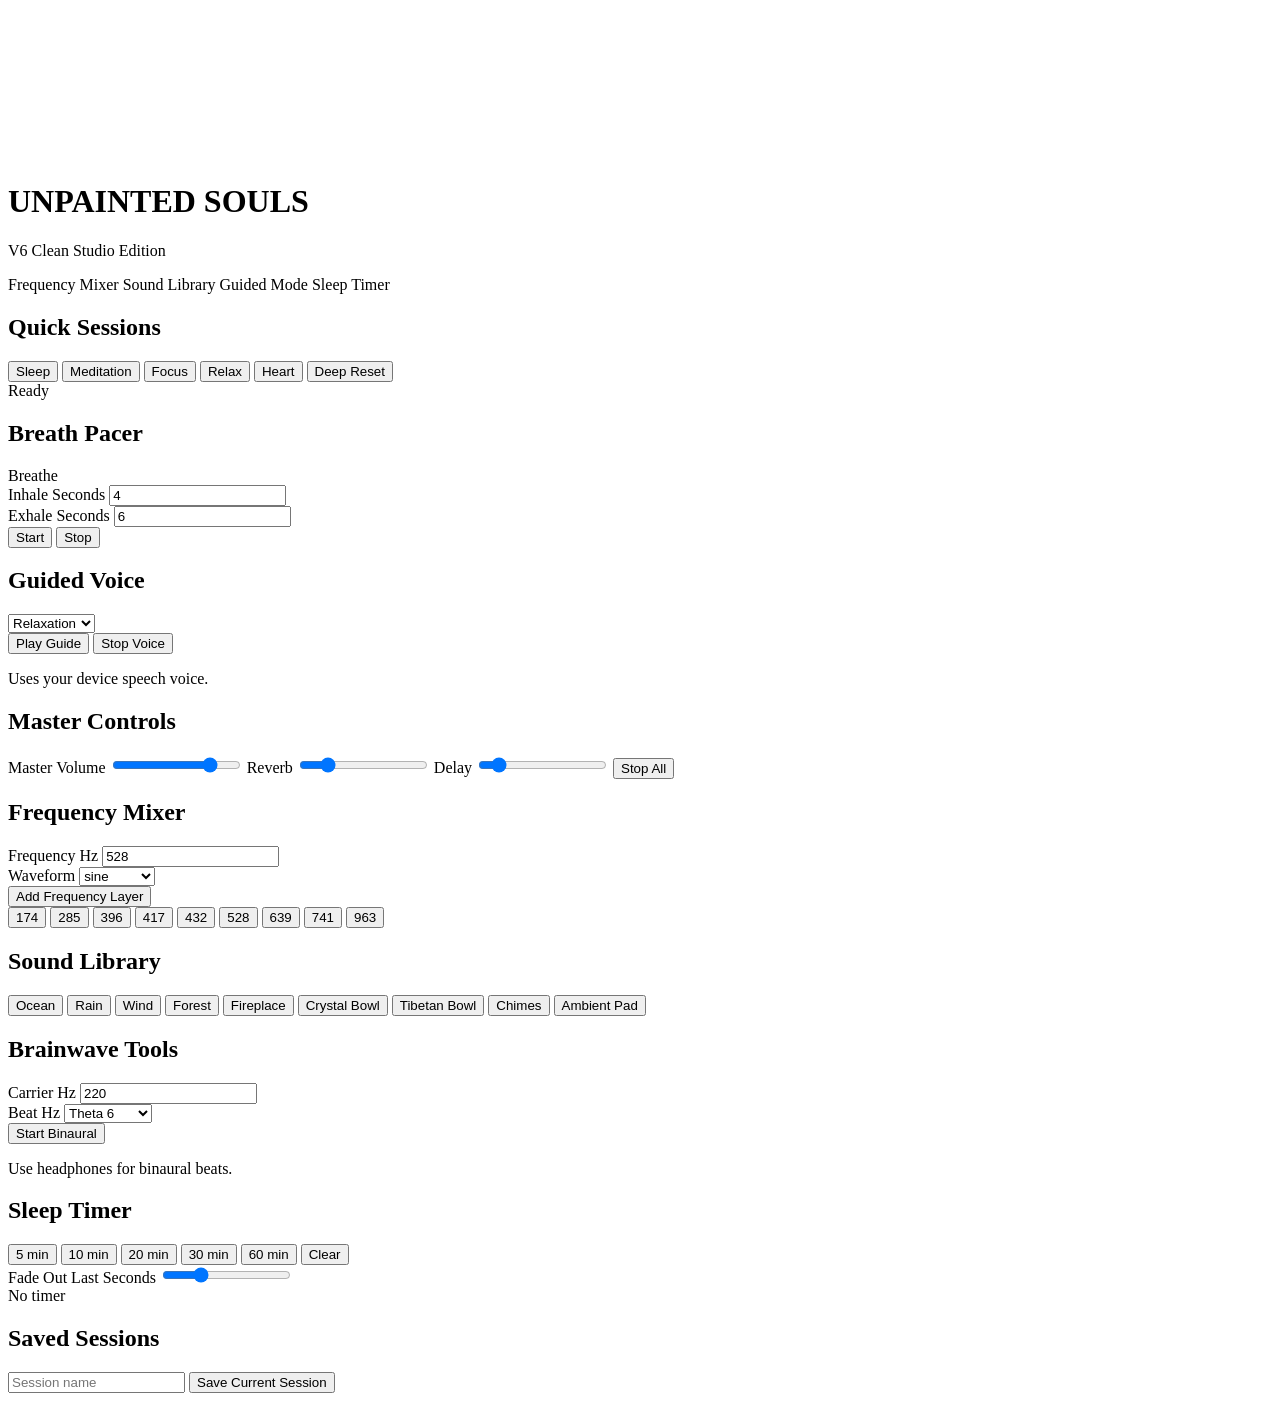
==== commit ac31d18e: "Add files via upload" ====
--- a/index.html
+++ b/index.html
@@ -1,59 +1,184 @@
 <!DOCTYPE html>
 <html lang="en">
 <head>
-<meta charset="UTF-8"><meta name="viewport" content="width=device-width,initial-scale=1.0">
-<title>Unpainted Souls V5</title>
-<link rel="manifest" href="manifest.json"><link rel="stylesheet" href="css/style.css">
-<meta name="theme-color" content="#050814">
+  <meta charset="UTF-8" />
+  <meta name="viewport" content="width=device-width, initial-scale=1.0" />
+  <title>Unpainted Souls V6</title>
+  <link rel="stylesheet" href="css/style.css" />
+  <link rel="manifest" href="manifest.json" />
+  <meta name="theme-color" content="#050814" />
 </head>
 <body>
-<canvas id="visualizer"></canvas>
-<main class="app">
-<header class="hero">
-<img src="assets/logo.jpeg" class="logo" onerror="this.style.display='none'">
-<h1>UNPAINTED SOULS</h1><p>V5 Guided Sessions + Sleep Mode</p>
-<div class="badges"><span>Guided Voice</span><span>Breath Pacer</span><span>Sleep Fade</span><span>Sound Mixer</span></div>
-</header>
+  <canvas id="visualizer"></canvas>
 
-<section class="card"><h2>Quick Guided Sessions</h2>
-<div class="preset-grid">
-<button data-quick="sleep">Sleep</button><button data-quick="meditation">Meditation</button><button data-quick="focus">Focus</button>
-<button data-quick="relax">Relax</button><button data-quick="heart">Heart</button><button data-quick="deep">Deep Reset</button>
-</div><div id="status" class="status">Ready</div></section>
+  <main class="app">
+    <header class="hero">
+      <img src="assets/logo.jpeg" class="logo" alt="Unpainted Souls logo" onerror="this.style.display='none'" />
+      <h1>UNPAINTED SOULS</h1>
+      <p>V6 Clean Studio Edition</p>
+      <div class="badges">
+        <span>Frequency Mixer</span>
+        <span>Sound Library</span>
+        <span>Guided Mode</span>
+        <span>Sleep Timer</span>
+      </div>
+    </header>
 
-<section class="card"><h2>Breath Pacer</h2>
-<div class="breathOrb" id="breathOrb">Breathe</div>
-<div class="row"><div><label>Inhale Seconds</label><input id="inhale" type="number" value="4"></div><div><label>Exhale Seconds</label><input id="exhale" type="number" value="6"></div></div>
-<div class="row"><button id="breathStart">Start Breath</button><button id="breathStop" class="secondary">Stop Breath</button></div>
-</section>
+    <section class="card">
+      <h2>Quick Sessions</h2>
+      <div class="grid">
+        <button data-quick="sleep">Sleep</button>
+        <button data-quick="meditation">Meditation</button>
+        <button data-quick="focus">Focus</button>
+        <button data-quick="relax">Relax</button>
+        <button data-quick="heart">Heart</button>
+        <button data-quick="deep">Deep Reset</button>
+      </div>
+      <div id="status" class="status">Ready</div>
+    </section>
 
-<section class="card"><h2>Guided Voice</h2>
-<select id="guideScript"><option value="relax">Relaxation</option><option value="sleep">Sleep</option><option value="body">Body Scan</option><option value="focus">Focus</option></select>
-<div class="row"><button id="speakGuide">Play Guide</button><button id="stopGuide" class="secondary">Stop Voice</button></div>
-<p class="note">Uses your device’s built-in speech voice.</p></section>
+    <section class="card">
+      <h2>Breath Pacer</h2>
+      <div id="breathOrb" class="breath-orb">Breathe</div>
+      <div class="row">
+        <div>
+          <label>Inhale Seconds</label>
+          <input id="inhale" type="number" value="4" />
+        </div>
+        <div>
+          <label>Exhale Seconds</label>
+          <input id="exhale" type="number" value="6" />
+        </div>
+      </div>
+      <div class="row">
+        <button id="startBreath">Start</button>
+        <button id="stopBreath" class="secondary">Stop</button>
+      </div>
+    </section>
 
-<section class="card"><h2>Sleep Timer + Fade</h2>
-<div class="preset-grid"><button data-timer="300">5 min</button><button data-timer="600">10 min</button><button data-timer="1200">20 min</button><button data-timer="1800">30 min</button><button data-timer="3600">60 min</button><button id="clearTimer" class="secondary">Clear</button></div>
-<label>Fade Out Last Seconds</label><input id="fadeSeconds" type="range" min="10" max="300" value="90">
-<div id="timerDisplay" class="status">No timer</div></section>
+    <section class="card">
+      <h2>Guided Voice</h2>
+      <select id="guideScript">
+        <option value="relax">Relaxation</option>
+        <option value="sleep">Sleep</option>
+        <option value="body">Body Scan</option>
+        <option value="focus">Focus</option>
+      </select>
+      <div class="row">
+        <button id="playGuide">Play Guide</button>
+        <button id="stopGuide" class="secondary">Stop Voice</button>
+      </div>
+      <p class="note">Uses your device speech voice.</p>
+    </section>
 
-<section class="card"><h2>Master Controls</h2>
-<label>Master Volume</label><input id="masterVolume" type="range" min="0" max="1" value="0.8" step="0.01">
-<label>Reverb</label><input id="reverbMix" type="range" min="0" max="0.8" value="0.15" step="0.01">
-<label>Delay</label><input id="delayMix" type="range" min="0" max="0.7" value="0.08" step="0.01">
-<button id="stopAllBtn" class="danger">Stop All</button></section>
+    <section class="card">
+      <h2>Master Controls</h2>
+      <label>Master Volume</label>
+      <input id="masterVolume" type="range" min="0" max="1" value="0.8" step="0.01" />
+      <label>Reverb</label>
+      <input id="reverbMix" type="range" min="0" max="0.8" value="0.15" step="0.01" />
+      <label>Delay</label>
+      <input id="delayMix" type="range" min="0" max="0.7" value="0.08" step="0.01" />
+      <button id="stopAll" class="danger">Stop All</button>
+    </section>
 
-<section class="card"><h2>Frequency Mixer</h2>
-<div class="row"><div><label>Frequency Hz</label><input id="freqInput" type="number" value="528"></div><div><label>Waveform</label><select id="waveInput"><option>sine</option><option>triangle</option><option>sawtooth</option><option>square</option></select></div></div>
-<button id="addLayerBtn">Add Frequency Layer</button>
-<div class="preset-grid"><button data-preset="174">174</button><button data-preset="285">285</button><button data-preset="396">396</button><button data-preset="417">417</button><button data-preset="432">432</button><button data-preset="528">528</button><button data-preset="639">639</button><button data-preset="741">741</button><button data-preset="963">963</button></div>
-<div id="layers"></div></section>
+    <section class="card">
+      <h2>Frequency Mixer</h2>
+      <div class="row">
+        <div>
+          <label>Frequency Hz</label>
+          <input id="freqInput" type="number" value="528" />
+        </div>
+        <div>
+          <label>Waveform</label>
+          <select id="waveInput">
+            <option>sine</option>
+            <option>triangle</option>
+            <option>sawtooth</option>
+            <option>square</option>
+          </select>
+        </div>
+      </div>
+      <button id="addFrequency">Add Frequency Layer</button>
+      <div class="grid presets">
+        <button data-preset="174">174</button>
+        <button data-preset="285">285</button>
+        <button data-preset="396">396</button>
+        <button data-preset="417">417</button>
+        <button data-preset="432">432</button>
+        <button data-preset="528">528</button>
+        <button data-preset="639">639</button>
+        <button data-preset="741">741</button>
+        <button data-preset="963">963</button>
+      </div>
+      <div id="frequencyLayers"></div>
+    </section>
 
-<section class="card"><h2>Sound Library</h2>
-<div class="preset-grid"><button data-sound="ocean">Ocean</button><button data-sound="rain">Rain</button><button data-sound="wind">Wind</button><button data-sound="forest">Forest</button><button data-sound="fireplace">Fireplace</button><button data-sound="crystal">Crystal Bowl</button><button data-sound="tibetan">Tibetan Bowl</button><button data-sound="chimes">Chimes</button><button data-sound="pad">Ambient Pad</button></div>
-<div id="soundLayers"></div></section>
+    <section class="card">
+      <h2>Sound Library</h2>
+      <div class="grid presets">
+        <button data-sound="ocean">Ocean</button>
+        <button data-sound="rain">Rain</button>
+        <button data-sound="wind">Wind</button>
+        <button data-sound="forest">Forest</button>
+        <button data-sound="fireplace">Fireplace</button>
+        <button data-sound="crystal">Crystal Bowl</button>
+        <button data-sound="tibetan">Tibetan Bowl</button>
+        <button data-sound="chimes">Chimes</button>
+        <button data-sound="pad">Ambient Pad</button>
+      </div>
+      <div id="soundLayers"></div>
+    </section>
 
-<section class="card"><h2>Save Session</h2><textarea id="sessionName" placeholder="Session name"></textarea><button id="saveSessionBtn">Save Current Session</button><div id="sessions"></div></section>
-</main>
-<script src="js/audioEngine.js"></script><script src="js/soundLibrary.js"></script><script src="js/guided.js"></script><script src="js/visualizer.js"></script><script src="js/app.js"></script>
-</body></html>+    <section class="card">
+      <h2>Brainwave Tools</h2>
+      <div class="row">
+        <div>
+          <label>Carrier Hz</label>
+          <input id="binauralCarrier" type="number" value="220" />
+        </div>
+        <div>
+          <label>Beat Hz</label>
+          <select id="binauralBeat">
+            <option value="2">Delta 2</option>
+            <option value="6" selected>Theta 6</option>
+            <option value="10">Alpha 10</option>
+            <option value="18">Beta 18</option>
+            <option value="40">Gamma 40</option>
+          </select>
+        </div>
+      </div>
+      <button id="startBinaural">Start Binaural</button>
+      <p class="note">Use headphones for binaural beats.</p>
+    </section>
+
+    <section class="card">
+      <h2>Sleep Timer</h2>
+      <div class="grid presets">
+        <button data-timer="300">5 min</button>
+        <button data-timer="600">10 min</button>
+        <button data-timer="1200">20 min</button>
+        <button data-timer="1800">30 min</button>
+        <button data-timer="3600">60 min</button>
+        <button id="clearTimer" class="secondary">Clear</button>
+      </div>
+      <label>Fade Out Last Seconds</label>
+      <input id="fadeSeconds" type="range" min="10" max="300" value="90" />
+      <div id="timerDisplay" class="status">No timer</div>
+    </section>
+
+    <section class="card">
+      <h2>Saved Sessions</h2>
+      <input id="sessionName" placeholder="Session name" />
+      <button id="saveSession">Save Current Session</button>
+      <div id="savedSessions"></div>
+    </section>
+  </main>
+
+  <script src="js/audioEngine.js"></script>
+  <script src="js/soundLibrary.js"></script>
+  <script src="js/guided.js"></script>
+  <script src="js/visualizer.js"></script>
+  <script src="js/app.js"></script>
+</body>
+</html>
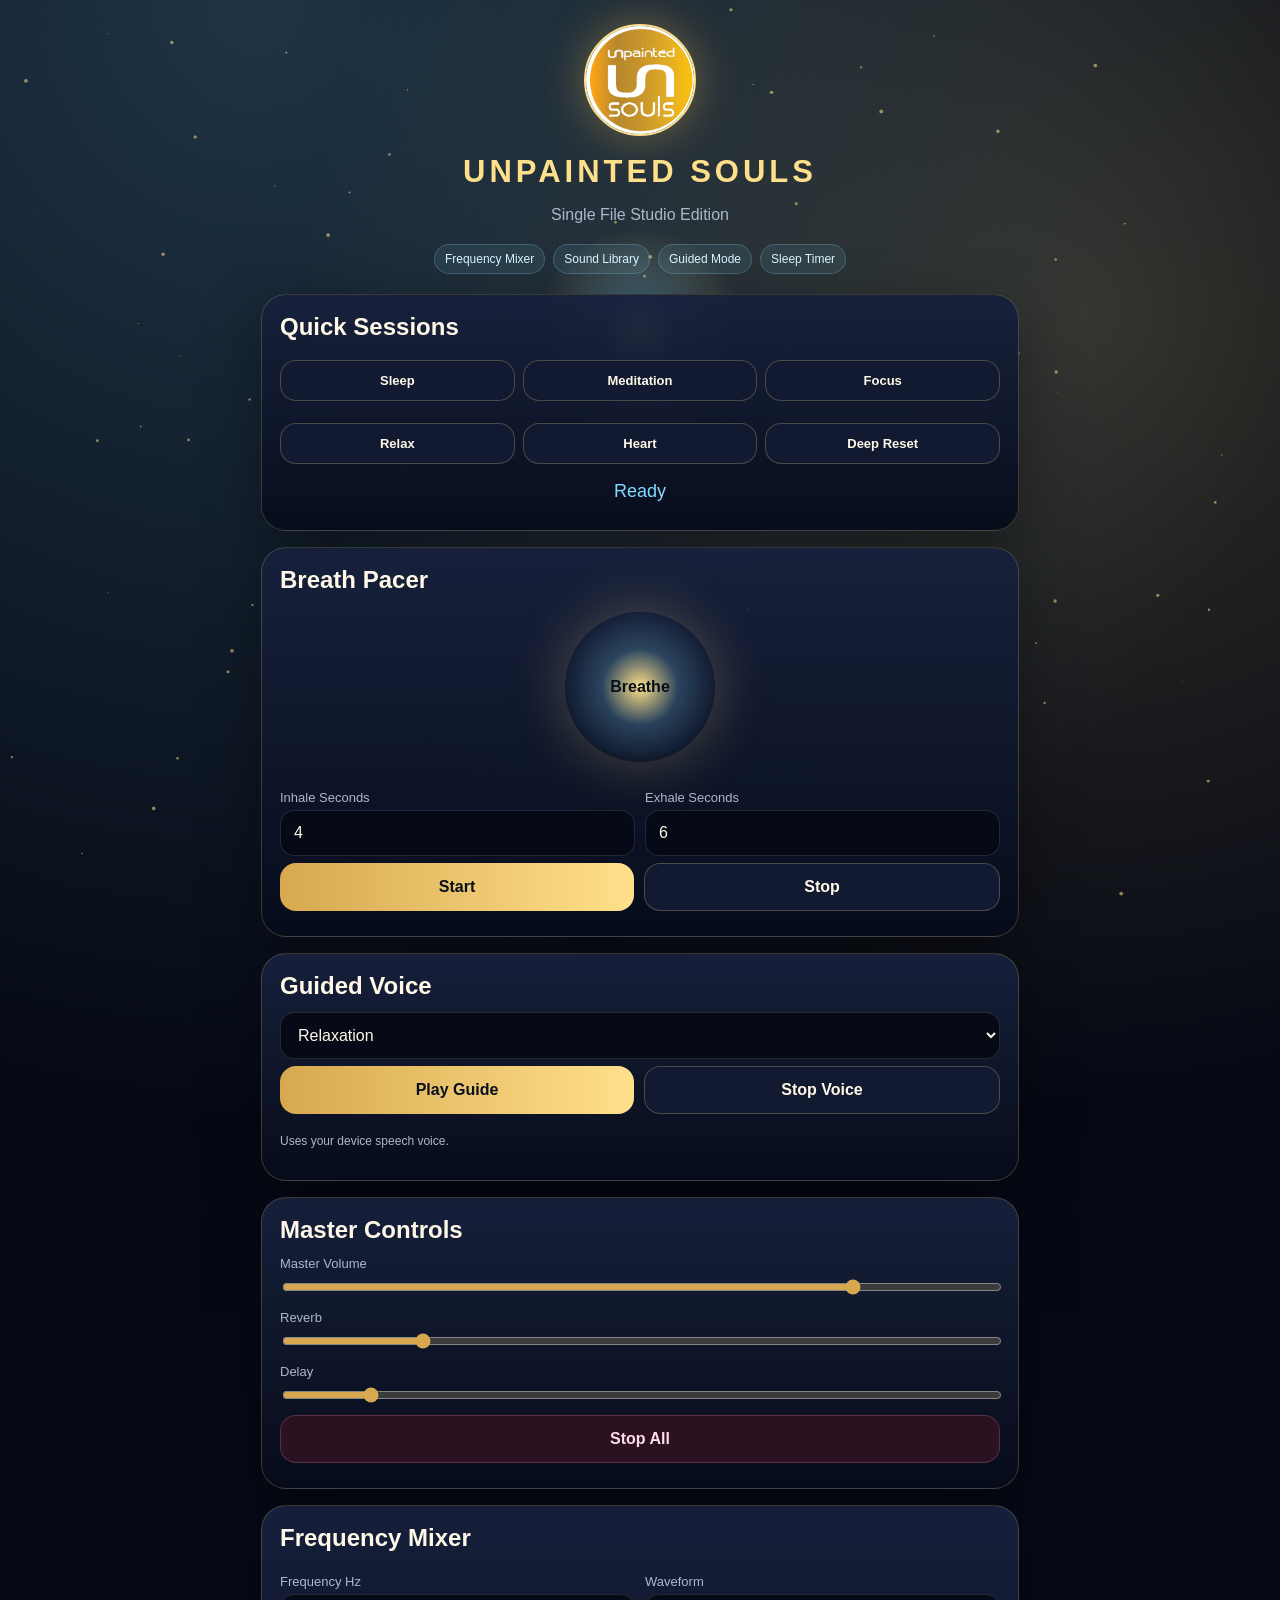
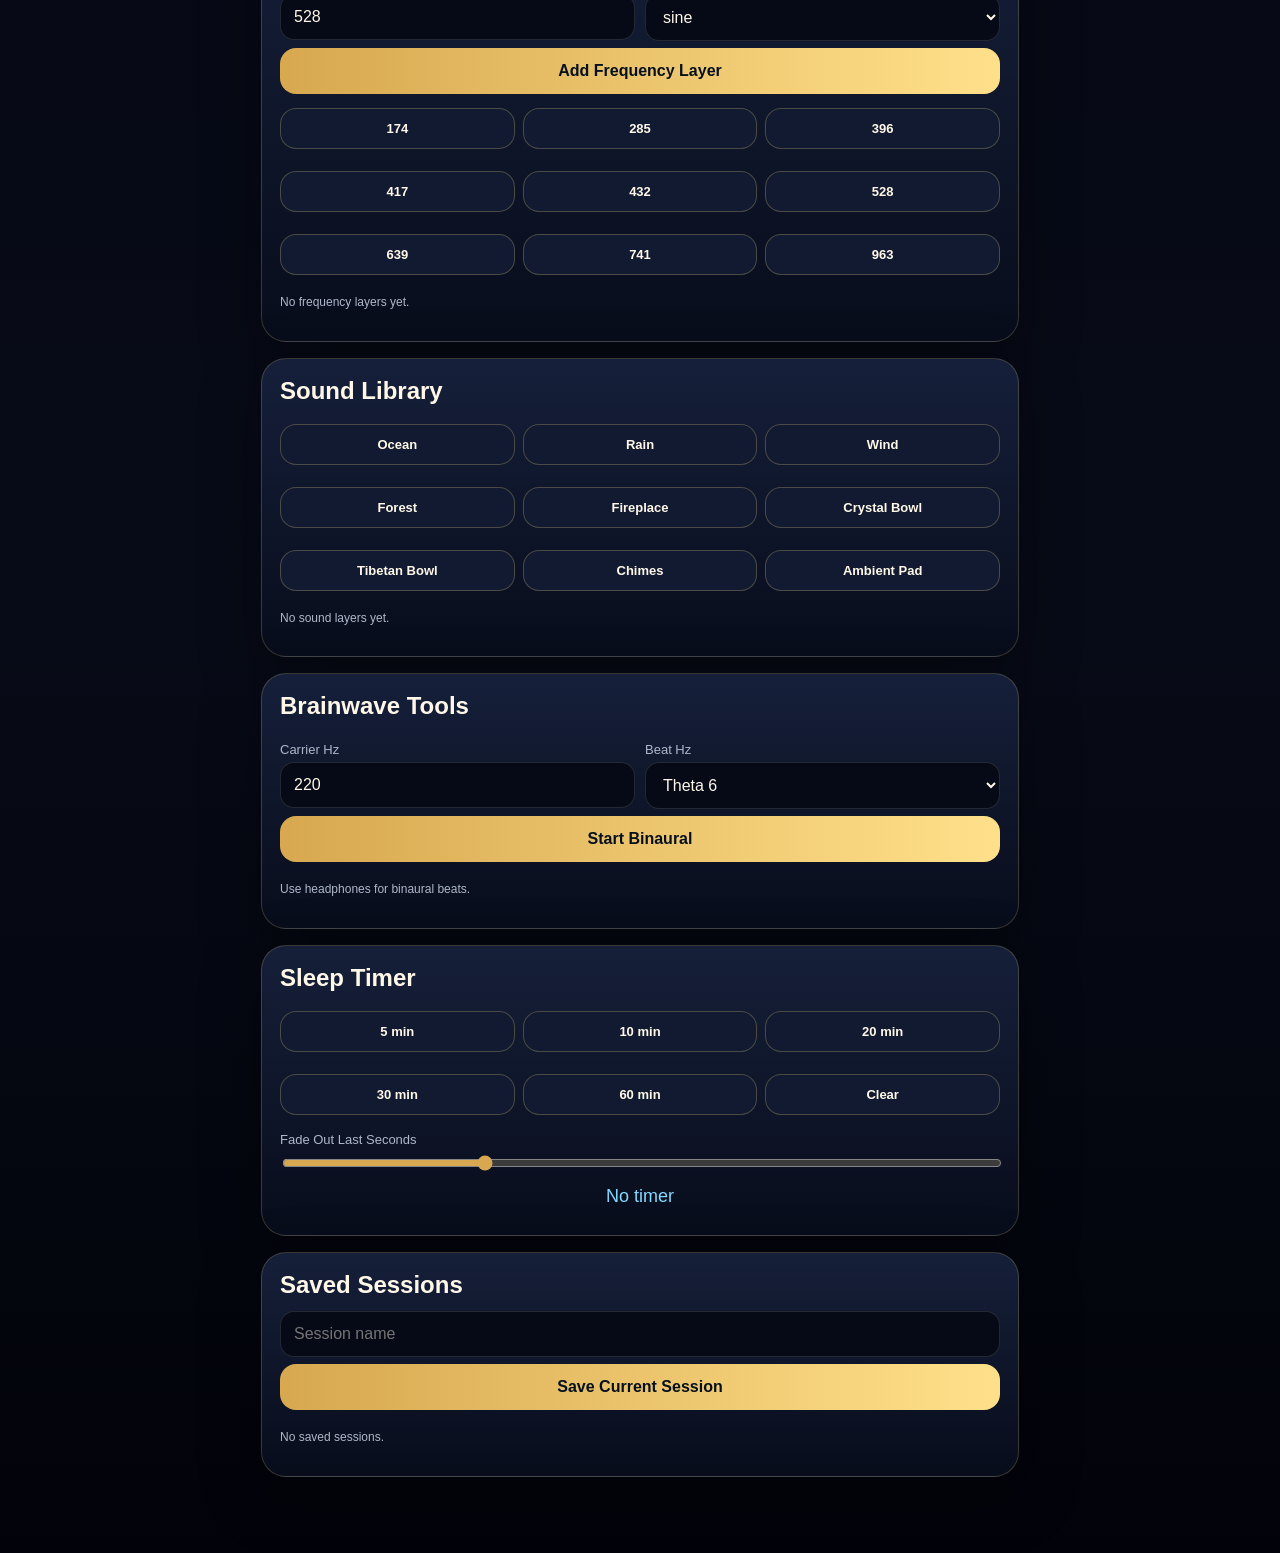
==== commit e60a6909: "Add files via upload" ====
--- a/index.html
+++ b/index.html
@@ -1,184 +1,141 @@
 <!DOCTYPE html>
 <html lang="en">
 <head>
-  <meta charset="UTF-8" />
-  <meta name="viewport" content="width=device-width, initial-scale=1.0" />
-  <title>Unpainted Souls V6</title>
-  <link rel="stylesheet" href="css/style.css" />
-  <link rel="manifest" href="manifest.json" />
-  <meta name="theme-color" content="#050814" />
+<meta charset="UTF-8">
+<meta name="viewport" content="width=device-width, initial-scale=1.0">
+<title>Unpainted Souls Studio</title>
+<meta name="theme-color" content="#050814">
+<style>
+*{box-sizing:border-box}
+:root{--gold:#d7a84f;--gold2:#ffe08a;--text:#fff8e8;--muted:#aeb7ca;--blue:#83d9ff}
+body{margin:0;font-family:-apple-system,BlinkMacSystemFont,"Segoe UI",Arial,sans-serif;color:var(--text);background:radial-gradient(circle at 20% 0%,rgba(131,217,255,.22),transparent 34%),radial-gradient(circle at 85% 10%,rgba(255,224,138,.18),transparent 26%),linear-gradient(180deg,#030611,#070b17 70%,#02030a);min-height:100vh}
+#visualizer{position:fixed;inset:0;z-index:-1}
+.app{max-width:790px;margin:auto;padding:24px 16px 60px}
+.hero{text-align:center}
+.logo{width:112px;height:112px;border-radius:50%;object-fit:cover;border:2px solid var(--gold2);box-shadow:0 0 44px rgba(215,168,79,.42)}
+h1{font-size:31px;letter-spacing:4px;color:var(--gold2);margin:14px 0 4px}
+h2{margin:0 0 12px}
+p{color:var(--muted)}
+.badges span{display:inline-block;margin:4px;padding:7px 10px;border-radius:99px;border:1px solid rgba(131,217,255,.22);background:rgba(131,217,255,.09);color:#d7f5ff;font-size:12px}
+.card{background:linear-gradient(180deg,rgba(23,33,60,.95),rgba(8,13,28,.97));border:1px solid rgba(255,224,138,.2);border-radius:25px;padding:18px;margin:16px 0;box-shadow:0 18px 60px rgba(0,0,0,.36)}
+.row{display:flex;gap:10px}.row>*{flex:1}
+label{display:block;color:var(--muted);font-size:13px;margin:10px 0 5px}
+input,select{width:100%;padding:13px;border-radius:14px;border:1px solid rgba(255,255,255,.12);background:#060a16;color:var(--text);font-size:16px;outline:none}
+input[type=range]{padding:0;accent-color:var(--gold)}
+button{width:100%;border:0;border-radius:16px;padding:14px;margin:7px 0;font-size:16px;font-weight:800;color:#06101c;background:linear-gradient(90deg,var(--gold),var(--gold2))}
+button.secondary{background:#111a31;color:var(--text);border:1px solid rgba(255,224,138,.24)}
+button.danger{background:#2a1220;color:#ffdce8;border:1px solid rgba(255,138,174,.24)}
+.grid{display:grid;grid-template-columns:repeat(3,1fr);gap:8px}
+.presets button{font-size:13px;padding:12px 6px;background:#111a31;color:var(--text);border:1px solid rgba(255,224,138,.24)}
+.layer,.session{background:#070c18;border:1px solid rgba(255,255,255,.08);padding:12px;border-radius:16px;margin:8px 0}
+.layer-top{display:flex;justify-content:space-between;align-items:center;gap:8px}
+.layer-top button{width:82px;padding:10px;font-size:12px}
+.layer-buttons{display:grid;grid-template-columns:repeat(2,1fr);gap:6px;margin-top:8px}
+.layer-buttons button{font-size:12px;padding:10px}
+.status{text-align:center;color:var(--blue);font-size:18px;margin:10px}
+.note{font-size:12px;line-height:1.4;color:var(--muted)}
+.breath-orb{width:150px;height:150px;border-radius:50%;margin:18px auto;display:flex;align-items:center;justify-content:center;background:radial-gradient(circle,var(--gold2),rgba(131,217,255,.22),transparent 72%);box-shadow:0 0 55px rgba(255,224,138,.25);transition:transform 4s ease-in-out;font-weight:800;color:#06101c}
+.breath-orb.inhale{transform:scale(1.35)}
+.breath-orb.exhale{transform:scale(.85)}
+</style>
 </head>
 <body>
-  <canvas id="visualizer"></canvas>
+<canvas id="visualizer"></canvas>
+<main class="app">
+<header class="hero">
+<img src="[data-uri]" class="logo" alt="Unpainted Souls logo">
+<h1>UNPAINTED SOULS</h1>
+<p>Single File Studio Edition</p>
+<div class="badges"><span>Frequency Mixer</span><span>Sound Library</span><span>Guided Mode</span><span>Sleep Timer</span></div>
+</header>
 
-  <main class="app">
-    <header class="hero">
-      <img src="assets/logo.jpeg" class="logo" alt="Unpainted Souls logo" onerror="this.style.display='none'" />
-      <h1>UNPAINTED SOULS</h1>
-      <p>V6 Clean Studio Edition</p>
-      <div class="badges">
-        <span>Frequency Mixer</span>
-        <span>Sound Library</span>
-        <span>Guided Mode</span>
-        <span>Sleep Timer</span>
-      </div>
-    </header>
+<section class="card"><h2>Quick Sessions</h2>
+<div class="grid presets">
+<button data-quick="sleep">Sleep</button><button data-quick="meditation">Meditation</button><button data-quick="focus">Focus</button>
+<button data-quick="relax">Relax</button><button data-quick="heart">Heart</button><button data-quick="deep">Deep Reset</button>
+</div><div id="status" class="status">Ready</div></section>
 
-    <section class="card">
-      <h2>Quick Sessions</h2>
-      <div class="grid">
-        <button data-quick="sleep">Sleep</button>
-        <button data-quick="meditation">Meditation</button>
-        <button data-quick="focus">Focus</button>
-        <button data-quick="relax">Relax</button>
-        <button data-quick="heart">Heart</button>
-        <button data-quick="deep">Deep Reset</button>
-      </div>
-      <div id="status" class="status">Ready</div>
-    </section>
+<section class="card"><h2>Breath Pacer</h2>
+<div id="breathOrb" class="breath-orb">Breathe</div>
+<div class="row"><div><label>Inhale Seconds</label><input id="inhale" type="number" value="4"></div><div><label>Exhale Seconds</label><input id="exhale" type="number" value="6"></div></div>
+<div class="row"><button id="startBreath">Start</button><button id="stopBreath" class="secondary">Stop</button></div>
+</section>
 
-    <section class="card">
-      <h2>Breath Pacer</h2>
-      <div id="breathOrb" class="breath-orb">Breathe</div>
-      <div class="row">
-        <div>
-          <label>Inhale Seconds</label>
-          <input id="inhale" type="number" value="4" />
-        </div>
-        <div>
-          <label>Exhale Seconds</label>
-          <input id="exhale" type="number" value="6" />
-        </div>
-      </div>
-      <div class="row">
-        <button id="startBreath">Start</button>
-        <button id="stopBreath" class="secondary">Stop</button>
-      </div>
-    </section>
+<section class="card"><h2>Guided Voice</h2>
+<select id="guideScript"><option value="relax">Relaxation</option><option value="sleep">Sleep</option><option value="body">Body Scan</option><option value="focus">Focus</option></select>
+<div class="row"><button id="playGuide">Play Guide</button><button id="stopGuide" class="secondary">Stop Voice</button></div>
+<p class="note">Uses your device speech voice.</p></section>
 
-    <section class="card">
-      <h2>Guided Voice</h2>
-      <select id="guideScript">
-        <option value="relax">Relaxation</option>
-        <option value="sleep">Sleep</option>
-        <option value="body">Body Scan</option>
-        <option value="focus">Focus</option>
-      </select>
-      <div class="row">
-        <button id="playGuide">Play Guide</button>
-        <button id="stopGuide" class="secondary">Stop Voice</button>
-      </div>
-      <p class="note">Uses your device speech voice.</p>
-    </section>
+<section class="card"><h2>Master Controls</h2>
+<label>Master Volume</label><input id="masterVolume" type="range" min="0" max="1" value="0.8" step="0.01">
+<label>Reverb</label><input id="reverbMix" type="range" min="0" max="0.8" value="0.15" step="0.01">
+<label>Delay</label><input id="delayMix" type="range" min="0" max="0.7" value="0.08" step="0.01">
+<button id="stopAll" class="danger">Stop All</button></section>
 
-    <section class="card">
-      <h2>Master Controls</h2>
-      <label>Master Volume</label>
-      <input id="masterVolume" type="range" min="0" max="1" value="0.8" step="0.01" />
-      <label>Reverb</label>
-      <input id="reverbMix" type="range" min="0" max="0.8" value="0.15" step="0.01" />
-      <label>Delay</label>
-      <input id="delayMix" type="range" min="0" max="0.7" value="0.08" step="0.01" />
-      <button id="stopAll" class="danger">Stop All</button>
-    </section>
+<section class="card"><h2>Frequency Mixer</h2>
+<div class="row"><div><label>Frequency Hz</label><input id="freqInput" type="number" value="528"></div><div><label>Waveform</label><select id="waveInput"><option>sine</option><option>triangle</option><option>sawtooth</option><option>square</option></select></div></div>
+<button id="addFrequency">Add Frequency Layer</button>
+<div class="grid presets"><button data-preset="174">174</button><button data-preset="285">285</button><button data-preset="396">396</button><button data-preset="417">417</button><button data-preset="432">432</button><button data-preset="528">528</button><button data-preset="639">639</button><button data-preset="741">741</button><button data-preset="963">963</button></div>
+<div id="frequencyLayers"></div></section>
 
-    <section class="card">
-      <h2>Frequency Mixer</h2>
-      <div class="row">
-        <div>
-          <label>Frequency Hz</label>
-          <input id="freqInput" type="number" value="528" />
-        </div>
-        <div>
-          <label>Waveform</label>
-          <select id="waveInput">
-            <option>sine</option>
-            <option>triangle</option>
-            <option>sawtooth</option>
-            <option>square</option>
-          </select>
-        </div>
-      </div>
-      <button id="addFrequency">Add Frequency Layer</button>
-      <div class="grid presets">
-        <button data-preset="174">174</button>
-        <button data-preset="285">285</button>
-        <button data-preset="396">396</button>
-        <button data-preset="417">417</button>
-        <button data-preset="432">432</button>
-        <button data-preset="528">528</button>
-        <button data-preset="639">639</button>
-        <button data-preset="741">741</button>
-        <button data-preset="963">963</button>
-      </div>
-      <div id="frequencyLayers"></div>
-    </section>
+<section class="card"><h2>Sound Library</h2>
+<div class="grid presets"><button data-sound="ocean">Ocean</button><button data-sound="rain">Rain</button><button data-sound="wind">Wind</button><button data-sound="forest">Forest</button><button data-sound="fireplace">Fireplace</button><button data-sound="crystal">Crystal Bowl</button><button data-sound="tibetan">Tibetan Bowl</button><button data-sound="chimes">Chimes</button><button data-sound="pad">Ambient Pad</button></div>
+<div id="soundLayers"></div></section>
 
-    <section class="card">
-      <h2>Sound Library</h2>
-      <div class="grid presets">
-        <button data-sound="ocean">Ocean</button>
-        <button data-sound="rain">Rain</button>
-        <button data-sound="wind">Wind</button>
-        <button data-sound="forest">Forest</button>
-        <button data-sound="fireplace">Fireplace</button>
-        <button data-sound="crystal">Crystal Bowl</button>
-        <button data-sound="tibetan">Tibetan Bowl</button>
-        <button data-sound="chimes">Chimes</button>
-        <button data-sound="pad">Ambient Pad</button>
-      </div>
-      <div id="soundLayers"></div>
-    </section>
+<section class="card"><h2>Brainwave Tools</h2>
+<div class="row"><div><label>Carrier Hz</label><input id="binauralCarrier" type="number" value="220"></div><div><label>Beat Hz</label><select id="binauralBeat"><option value="2">Delta 2</option><option value="6" selected>Theta 6</option><option value="10">Alpha 10</option><option value="18">Beta 18</option><option value="40">Gamma 40</option></select></div></div>
+<button id="startBinaural">Start Binaural</button><p class="note">Use headphones for binaural beats.</p></section>
 
-    <section class="card">
-      <h2>Brainwave Tools</h2>
-      <div class="row">
-        <div>
-          <label>Carrier Hz</label>
-          <input id="binauralCarrier" type="number" value="220" />
-        </div>
-        <div>
-          <label>Beat Hz</label>
-          <select id="binauralBeat">
-            <option value="2">Delta 2</option>
-            <option value="6" selected>Theta 6</option>
-            <option value="10">Alpha 10</option>
-            <option value="18">Beta 18</option>
-            <option value="40">Gamma 40</option>
-          </select>
-        </div>
-      </div>
-      <button id="startBinaural">Start Binaural</button>
-      <p class="note">Use headphones for binaural beats.</p>
-    </section>
+<section class="card"><h2>Sleep Timer</h2>
+<div class="grid presets"><button data-timer="300">5 min</button><button data-timer="600">10 min</button><button data-timer="1200">20 min</button><button data-timer="1800">30 min</button><button data-timer="3600">60 min</button><button id="clearTimer" class="secondary">Clear</button></div>
+<label>Fade Out Last Seconds</label><input id="fadeSeconds" type="range" min="10" max="300" value="90">
+<div id="timerDisplay" class="status">No timer</div></section>
 
-    <section class="card">
-      <h2>Sleep Timer</h2>
-      <div class="grid presets">
-        <button data-timer="300">5 min</button>
-        <button data-timer="600">10 min</button>
-        <button data-timer="1200">20 min</button>
-        <button data-timer="1800">30 min</button>
-        <button data-timer="3600">60 min</button>
-        <button id="clearTimer" class="secondary">Clear</button>
-      </div>
-      <label>Fade Out Last Seconds</label>
-      <input id="fadeSeconds" type="range" min="10" max="300" value="90" />
-      <div id="timerDisplay" class="status">No timer</div>
-    </section>
+<section class="card"><h2>Saved Sessions</h2>
+<input id="sessionName" placeholder="Session name"><button id="saveSession">Save Current Session</button><div id="savedSessions"></div>
+</section>
+</main>
 
-    <section class="card">
-      <h2>Saved Sessions</h2>
-      <input id="sessionName" placeholder="Session name" />
-      <button id="saveSession">Save Current Session</button>
-      <div id="savedSessions"></div>
-    </section>
-  </main>
-
-  <script src="js/audioEngine.js"></script>
-  <script src="js/soundLibrary.js"></script>
-  <script src="js/guided.js"></script>
-  <script src="js/visualizer.js"></script>
-  <script src="js/app.js"></script>
+<script>
+class AudioEngine {
+  constructor(){this.ctx=null;this.master=null;this.analyser=null;this.dry=null;this.reverb=null;this.delaySend=null;this.delay=null;this.frequencyLayers=[];this.soundLayers=[];this.special=[];this.soloId=null}
+  init(){if(!this.ctx){this.ctx=new (window.AudioContext||window.webkitAudioContext)();this.master=this.ctx.createGain();this.analyser=this.ctx.createAnalyser();this.dry=this.ctx.createGain();this.reverb=this.ctx.createGain();this.delaySend=this.ctx.createGain();this.delay=this.ctx.createDelay(2);this.master.gain.value=.8;this.reverb.gain.value=.15;this.delaySend.gain.value=.08;this.delay.delayTime.value=.28;this.dry.connect(this.master);this.reverb.connect(this.master);this.delaySend.connect(this.delay).connect(this.master);this.master.connect(this.analyser);this.analyser.connect(this.ctx.destination)}if(this.ctx.state==="suspended")this.ctx.resume()}
+  connect(n){n.connect(this.dry);n.connect(this.reverb);n.connect(this.delaySend)}
+  setMaster(v){this.init();this.master.gain.setTargetAtTime(Number(v),this.ctx.currentTime,.03)}
+  setReverb(v){this.init();this.reverb.gain.setTargetAtTime(Number(v),this.ctx.currentTime,.03)}
+  setDelay(v){this.init();this.delaySend.gain.setTargetAtTime(Number(v),this.ctx.currentTime,.03)}
+  fadeTo(v,s){this.init();this.master.gain.cancelScheduledValues(this.ctx.currentTime);this.master.gain.linearRampToValueAtTime(Number(v),this.ctx.currentTime+s)}
+  addFrequency(freq,wave="sine",volume=.12,pan=0){this.init();const osc=this.ctx.createOscillator(),gain=this.ctx.createGain(),panner=this.ctx.createStereoPanner();osc.type=wave;osc.frequency.value=Number(freq);gain.gain.value=volume;panner.pan.value=pan;osc.connect(gain).connect(panner);this.connect(panner);osc.start();const layer={id:String(Date.now()+Math.random()),kind:"frequency",freq:Number(freq),wave,volume,pan,muted:false,osc,gain,panner};this.frequencyLayers.push(layer);this.applyMuteSolo();return layer}
+  addSound(kind,volume=.13,pan=0){this.init();const layer=SoundLibrary.create(this.ctx,kind,volume,pan);this.connect(layer.output);this.soundLayers.push(layer);this.applyMuteSolo();return layer}
+  updateLayer(id,values){const layer=[...this.frequencyLayers,...this.soundLayers].find(l=>l.id===id);if(!layer)return;if(values.volume!==undefined){layer.volume=Number(values.volume);layer.gain.gain.value=layer.muted?0:layer.volume}if(values.pan!==undefined&&layer.panner){layer.pan=Number(values.pan);layer.panner.pan.value=layer.pan}}
+  removeLayer(id,type){const list=type==="sound"?this.soundLayers:this.frequencyLayers;const i=list.findIndex(l=>l.id===id);if(i<0)return;this.stopLayer(list[i]);list.splice(i,1);this.applyMuteSolo()}
+  stopLayer(l){["osc","osc2","lfo","source"].forEach(k=>{try{l[k]&&l[k].stop()}catch(e){}})}
+  toggleMute(id){const l=[...this.frequencyLayers,...this.soundLayers].find(x=>x.id===id);if(l){l.muted=!l.muted;this.applyMuteSolo()}}
+  toggleSolo(id){this.soloId=this.soloId===id?null:id;this.applyMuteSolo()}
+  applyMuteSolo(){[...this.frequencyLayers,...this.soundLayers].forEach(l=>{const on=!l.muted&&(!this.soloId||this.soloId===l.id);l.gain.gain.value=on?l.volume:0})}
+  startBinaural(carrier=220,beat=6,volume=.08){this.init();const m=this.ctx.createChannelMerger(2),left=this.ctx.createOscillator(),right=this.ctx.createOscillator(),lg=this.ctx.createGain(),rg=this.ctx.createGain();left.frequency.value=Number(carrier);right.frequency.value=Number(carrier)+Number(beat);lg.gain.value=rg.gain.value=volume;left.connect(lg).connect(m,0,0);right.connect(rg).connect(m,0,1);m.connect(this.dry);left.start();right.start();this.special.push({left,right})}
+  stopAll(){this.frequencyLayers.forEach(l=>this.stopLayer(l));this.soundLayers.forEach(l=>this.stopLayer(l));this.special.forEach(s=>{try{s.left&&s.left.stop();s.right&&s.right.stop()}catch(e){}});this.frequencyLayers=[];this.soundLayers=[];this.special=[];this.soloId=null}
+  snapshot(){return {frequencyLayers:this.frequencyLayers.map(l=>({freq:l.freq,wave:l.wave,volume:l.volume,pan:l.pan})),soundLayers:this.soundLayers.map(l=>({kind:l.kind,volume:l.volume,pan:l.pan}))}}
+  load(s){this.stopAll();(s.frequencyLayers||[]).forEach(l=>this.addFrequency(l.freq,l.wave,l.volume,l.pan));(s.soundLayers||[]).forEach(l=>this.addSound(l.kind,l.volume,l.pan))}
+}
+const SoundLibrary={create(ctx,kind,volume=.13,pan=0){const id=String(Date.now()+Math.random()),gain=ctx.createGain(),panner=ctx.createStereoPanner(),output=ctx.createGain();gain.gain.value=volume;panner.pan.value=pan;gain.connect(panner).connect(output);const layer={id,kind,volume,pan,muted:false,gain,panner,output};if(["ocean","rain","wind","forest","fireplace"].includes(kind)){const buffer=ctx.createBuffer(1,ctx.sampleRate*5,ctx.sampleRate),data=buffer.getChannelData(0);for(let i=0;i<data.length;i++){let n=Math.random()*2-1;if(kind==="ocean")n*=Math.sin(i/5200)*.55+.45;if(kind==="wind")n*=Math.sin(i/9500)*.45+.25;if(kind==="forest")n*=(Math.random()>.995?3:.18);if(kind==="fireplace")n*=(Math.random()>.985?2.8:.12);data[i]=n}const source=ctx.createBufferSource(),filter=ctx.createBiquadFilter();source.buffer=buffer;source.loop=true;filter.type=(kind==="rain"||kind==="fireplace")?"highpass":"lowpass";filter.frequency.value=kind==="rain"?1500:kind==="fireplace"?900:650;source.connect(filter).connect(gain);source.start();layer.source=source}else{const osc=ctx.createOscillator(),osc2=ctx.createOscillator(),lfo=ctx.createOscillator(),lfoGain=ctx.createGain();osc.type=kind==="pad"?"sawtooth":"sine";osc.frequency.value=kind==="tibetan"?216:kind==="chimes"?880:kind==="pad"?110:528;osc2.type="sine";osc2.frequency.value=osc.frequency.value*2;lfo.frequency.value=kind==="chimes"?.4:.1;lfoGain.gain.value=.04;lfo.connect(lfoGain).connect(gain.gain);osc.connect(gain);osc2.connect(gain);osc.start();osc2.start();lfo.start();layer.osc=osc;layer.osc2=osc2;layer.lfo=lfo}return layer}};
+const Guided={scripts:{relax:"Take a slow breath in. Let your shoulders soften. Let each tone settle the body.",sleep:"Let the day begin to fade. Feel the body grow heavier. Follow the sound gently into rest.",body:"Bring attention to the feet. Soften the legs. Relax the belly, chest, shoulders, face and eyes.",focus:"Sit tall and steady. Breathe in clarity. Breathe out distraction. Return gently to the sound."},speak(k){speechSynthesis.cancel();const u=new SpeechSynthesisUtterance(this.scripts[k]||this.scripts.relax);u.rate=.82;u.pitch=.85;u.volume=.8;speechSynthesis.speak(u)},stop(){speechSynthesis.cancel()}};
+const engine=new AudioEngine(),$=id=>document.getElementById(id);let timer=null,remaining=0,breathing=false;
+function setStatus(t){$("status").innerText=t}function pretty(k){return k.replace(/\b\w/g,c=>c.toUpperCase())}
+function renderFrequencyLayers(){const box=$("frequencyLayers");box.innerHTML=engine.frequencyLayers.length?"":"<p class='note'>No frequency layers yet.</p>";engine.frequencyLayers.forEach(l=>{box.innerHTML+=`<div class="layer"><div class="layer-top"><div><b>${l.freq} Hz</b><br><span class="note">${l.wave}</span></div><button class="danger" data-remove-frequency="${l.id}">Remove</button></div><label>Volume</label><input type="range" min="0" max=".6" step=".01" value="${l.volume}" data-volume="${l.id}"><label>Pan</label><input type="range" min="-1" max="1" step=".01" value="${l.pan}" data-pan="${l.id}"><div class="layer-buttons"><button class="secondary" data-mute="${l.id}">${l.muted?"Unmute":"Mute"}</button><button class="secondary" data-solo="${l.id}">${engine.soloId===l.id?"Unsolo":"Solo"}</button></div></div>`})}
+function renderSoundLayers(){const box=$("soundLayers");box.innerHTML=engine.soundLayers.length?"":"<p class='note'>No sound layers yet.</p>";engine.soundLayers.forEach(l=>{box.innerHTML+=`<div class="layer"><div class="layer-top"><div><b>${pretty(l.kind)}</b><br><span class="note">Sound layer</span></div><button class="danger" data-remove-sound="${l.id}">Remove</button></div><label>Volume</label><input type="range" min="0" max=".6" step=".01" value="${l.volume}" data-volume="${l.id}"><label>Pan</label><input type="range" min="-1" max="1" step=".01" value="${l.pan}" data-pan="${l.id}"><div class="layer-buttons"><button class="secondary" data-mute="${l.id}">${l.muted?"Unmute":"Mute"}</button><button class="secondary" data-solo="${l.id}">${engine.soloId===l.id?"Unsolo":"Solo"}</button></div></div>`})}
+function renderSaved(){const box=$("savedSessions"),sessions=JSON.parse(localStorage.getItem("unpaintedSingleSessions")||"[]");box.innerHTML=sessions.length?"":"<p class='note'>No saved sessions.</p>";sessions.forEach((s,i)=>{box.innerHTML+=`<div class="session"><b>${s.name}</b><p class="note">${(s.frequencyLayers||[]).map(l=>l.freq+"Hz").join(", ")||"No frequencies"}<br>${(s.soundLayers||[]).map(l=>pretty(l.kind)).join(", ")||"No sounds"}</p><button data-load-session="${i}">Load</button></div>`})}
+function rerender(){renderFrequencyLayers();renderSoundLayers();renderSaved()}
+function quick(type){engine.stopAll();if(type==="sleep"){engine.addFrequency(174,"sine",.08,0);engine.addSound("ocean",.16,0);setTimer(1800);Guided.speak("sleep")}else if(type==="meditation"){engine.addFrequency(432,"sine",.1,0);engine.addFrequency(528,"sine",.08,.2);engine.addSound("crystal",.1,0);Guided.speak("relax")}else if(type==="focus"){engine.addFrequency(741,"sine",.09,0);engine.addSound("pad",.11,0);engine.startBinaural(220,10,.08);Guided.speak("focus")}else if(type==="relax"){engine.addFrequency(528,"sine",.1,0);engine.addSound("rain",.12,0);Guided.speak("relax")}else if(type==="heart"){engine.addFrequency(639,"sine",.1,0);engine.addSound("crystal",.11,0);Guided.speak("body")}else{engine.addFrequency(285,"sine",.1,0);engine.addFrequency(396,"sine",.08,-.2);engine.addSound("tibetan",.1,0);engine.startBinaural(220,6,.08)}rerender();setStatus(pretty(type)+" session started")}
+$("masterVolume").oninput=e=>engine.setMaster(e.target.value);$("reverbMix").oninput=e=>engine.setReverb(e.target.value);$("delayMix").oninput=e=>engine.setDelay(e.target.value);$("stopAll").onclick=()=>{engine.stopAll();Guided.stop();clearTimer();rerender();setStatus("Stopped all")};$("addFrequency").onclick=()=>{engine.addFrequency($("freqInput").value,$("waveInput").value,.12,0);renderFrequencyLayers()};$("startBinaural").onclick=()=>{engine.startBinaural($("binauralCarrier").value,$("binauralBeat").value,.08);setStatus("Binaural started")};
+document.querySelectorAll("[data-preset]").forEach(b=>b.onclick=()=>{engine.addFrequency(b.dataset.preset,$("waveInput").value,.12,0);renderFrequencyLayers()});document.querySelectorAll("[data-sound]").forEach(b=>b.onclick=()=>{engine.addSound(b.dataset.sound,.13,0);renderSoundLayers()});document.querySelectorAll("[data-quick]").forEach(b=>b.onclick=()=>quick(b.dataset.quick));
+document.oninput=e=>{if(e.target.dataset.volume)engine.updateLayer(e.target.dataset.volume,{volume:e.target.value});if(e.target.dataset.pan)engine.updateLayer(e.target.dataset.pan,{pan:e.target.value})};
+document.onclick=e=>{if(e.target.dataset.removeFrequency){engine.removeLayer(e.target.dataset.removeFrequency,"frequency");renderFrequencyLayers()}if(e.target.dataset.removeSound){engine.removeLayer(e.target.dataset.removeSound,"sound");renderSoundLayers()}if(e.target.dataset.mute){engine.toggleMute(e.target.dataset.mute);rerender()}if(e.target.dataset.solo){engine.toggleSolo(e.target.dataset.solo);rerender()}if(e.target.dataset.loadSession){const sessions=JSON.parse(localStorage.getItem("unpaintedSingleSessions")||"[]");engine.load(sessions[Number(e.target.dataset.loadSession)]);rerender();setStatus("Session loaded")}};
+$("playGuide").onclick=()=>Guided.speak($("guideScript").value);$("stopGuide").onclick=()=>Guided.stop();$("saveSession").onclick=()=>{const sessions=JSON.parse(localStorage.getItem("unpaintedSingleSessions")||"[]"),snap=engine.snapshot();snap.name=$("sessionName").value.trim()||`Session ${sessions.length+1}`;sessions.push(snap);localStorage.setItem("unpaintedSingleSessions",JSON.stringify(sessions));renderSaved()};
+function setTimer(seconds){remaining=seconds;clearInterval(timer);tick();timer=setInterval(()=>{remaining--;tick();const fade=Number($("fadeSeconds").value);if(remaining===fade)engine.fadeTo(0,fade);if(remaining<=0){engine.stopAll();Guided.stop();clearTimer();rerender()}},1000)}function tick(){$("timerDisplay").innerText=remaining?`${Math.floor(remaining/60)}:${String(remaining%60).padStart(2,"0")}`:"No timer"}function clearTimer(){clearInterval(timer);remaining=0;tick()}document.querySelectorAll("[data-timer]").forEach(b=>b.onclick=()=>setTimer(Number(b.dataset.timer)));$("clearTimer").onclick=clearTimer;
+function breathCycle(){if(!breathing)return;const orb=$("breathOrb"),inhale=Number($("inhale").value)*1000,exhale=Number($("exhale").value)*1000;orb.innerText="Inhale";orb.className="breath-orb inhale";setTimeout(()=>{if(!breathing)return;orb.innerText="Exhale";orb.className="breath-orb exhale";setTimeout(breathCycle,exhale)},inhale)}$("startBreath").onclick=()=>{breathing=true;breathCycle()};$("stopBreath").onclick=()=>{breathing=false;$("breathOrb").innerText="Breathe";$("breathOrb").className="breath-orb"};
+function startVisualizer(){const canvas=document.getElementById("visualizer"),c=canvas.getContext("2d");let stars=[];function resize(){canvas.width=innerWidth;canvas.height=innerHeight;stars=Array.from({length:80},()=>({x:Math.random()*canvas.width,y:Math.random()*canvas.height,r:Math.random()*1.7+.3,v:Math.random()*.35+.05}))}addEventListener("resize",resize);resize();function draw(){c.clearRect(0,0,canvas.width,canvas.height);let level=0;if(engine.analyser){const data=new Uint8Array(engine.analyser.frequencyBinCount);engine.analyser.getByteFrequencyData(data);level=data.reduce((a,b)=>a+b,0)/data.length}c.fillStyle="rgba(255,224,138,.55)";stars.forEach(s=>{s.y+=s.v+level/900;if(s.y>canvas.height)s.y=0;c.beginPath();c.arc(s.x,s.y,s.r,0,Math.PI*2);c.fill()});const cx=canvas.width/2,cy=canvas.height/2.7,r=44+level*.55,g=c.createRadialGradient(cx,cy,5,cx,cy,r*2.4);g.addColorStop(0,"rgba(255,224,138,.9)");g.addColorStop(.35,"rgba(131,217,255,.25)");g.addColorStop(1,"rgba(255,224,138,0)");c.fillStyle=g;c.beginPath();c.arc(cx,cy,r*2.4,0,Math.PI*2);c.fill();requestAnimationFrame(draw)}draw()}
+startVisualizer();rerender();
+</script>
 </body>
 </html>
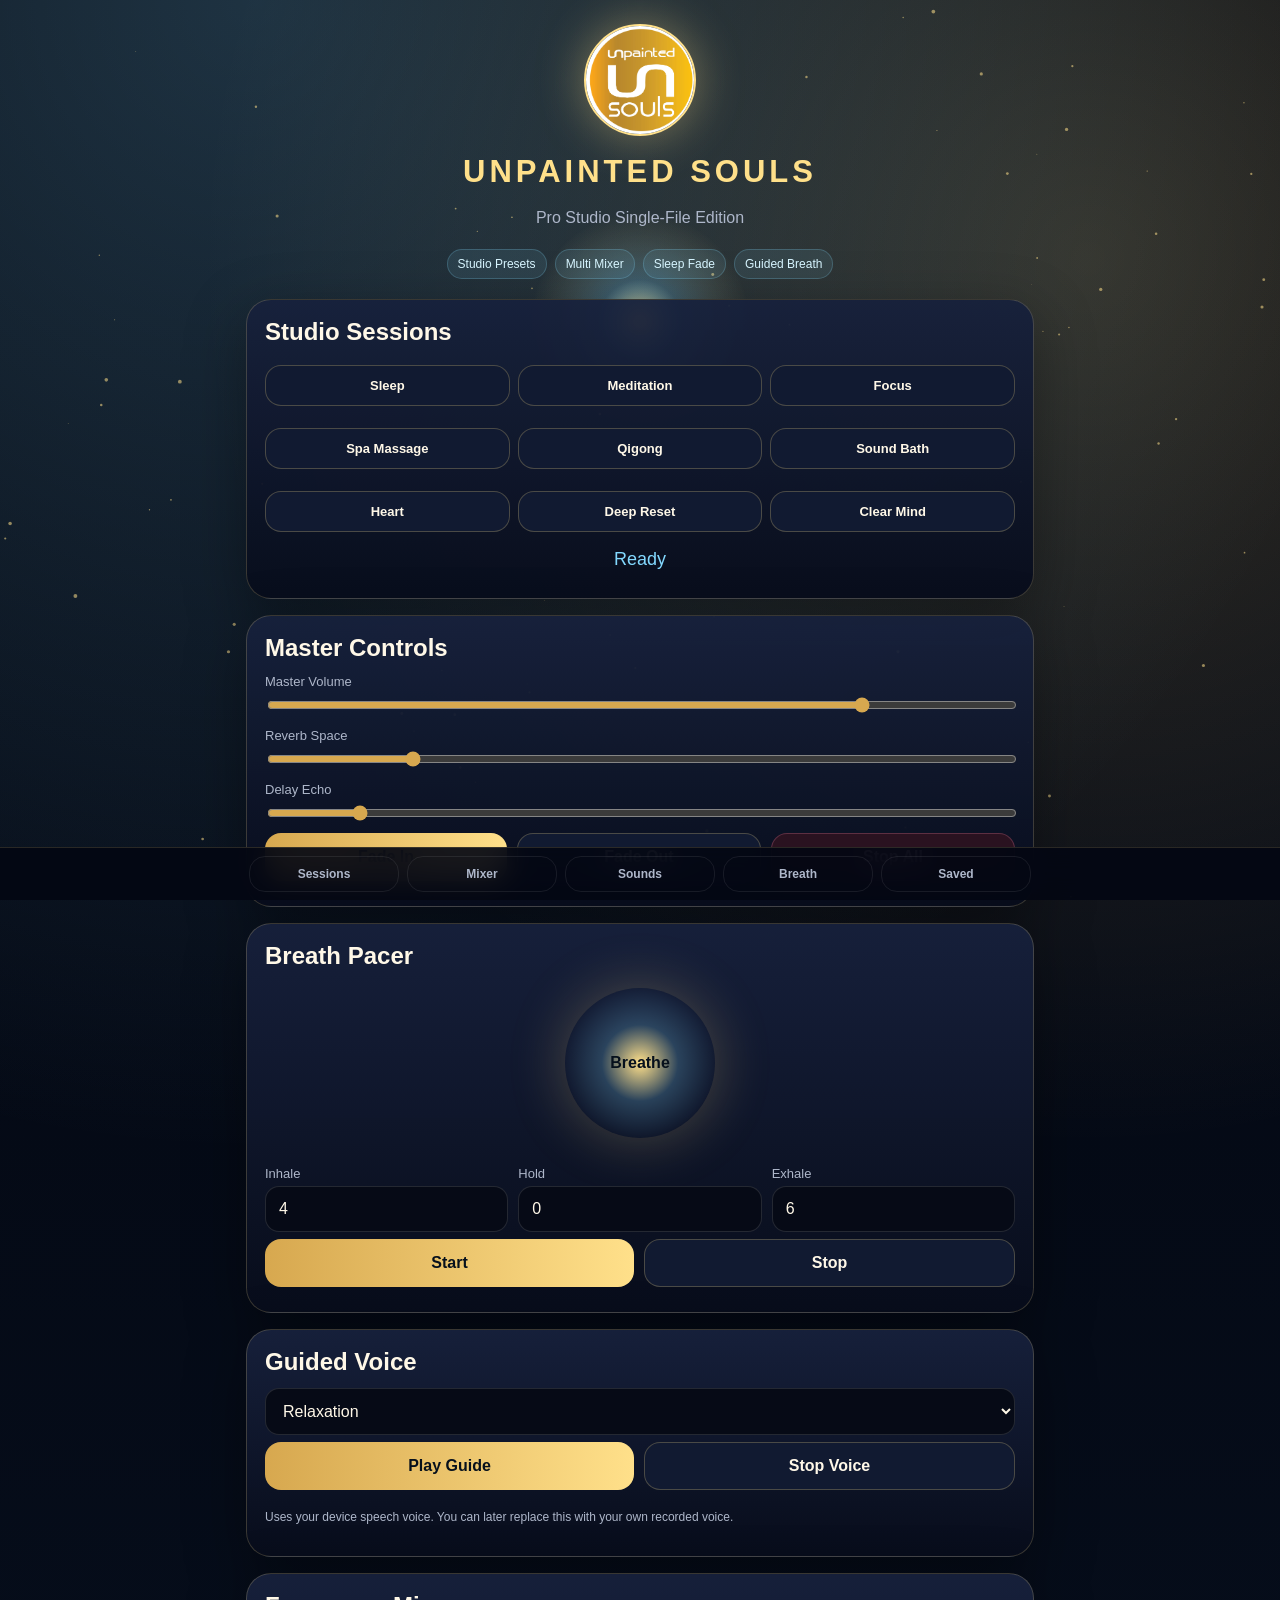
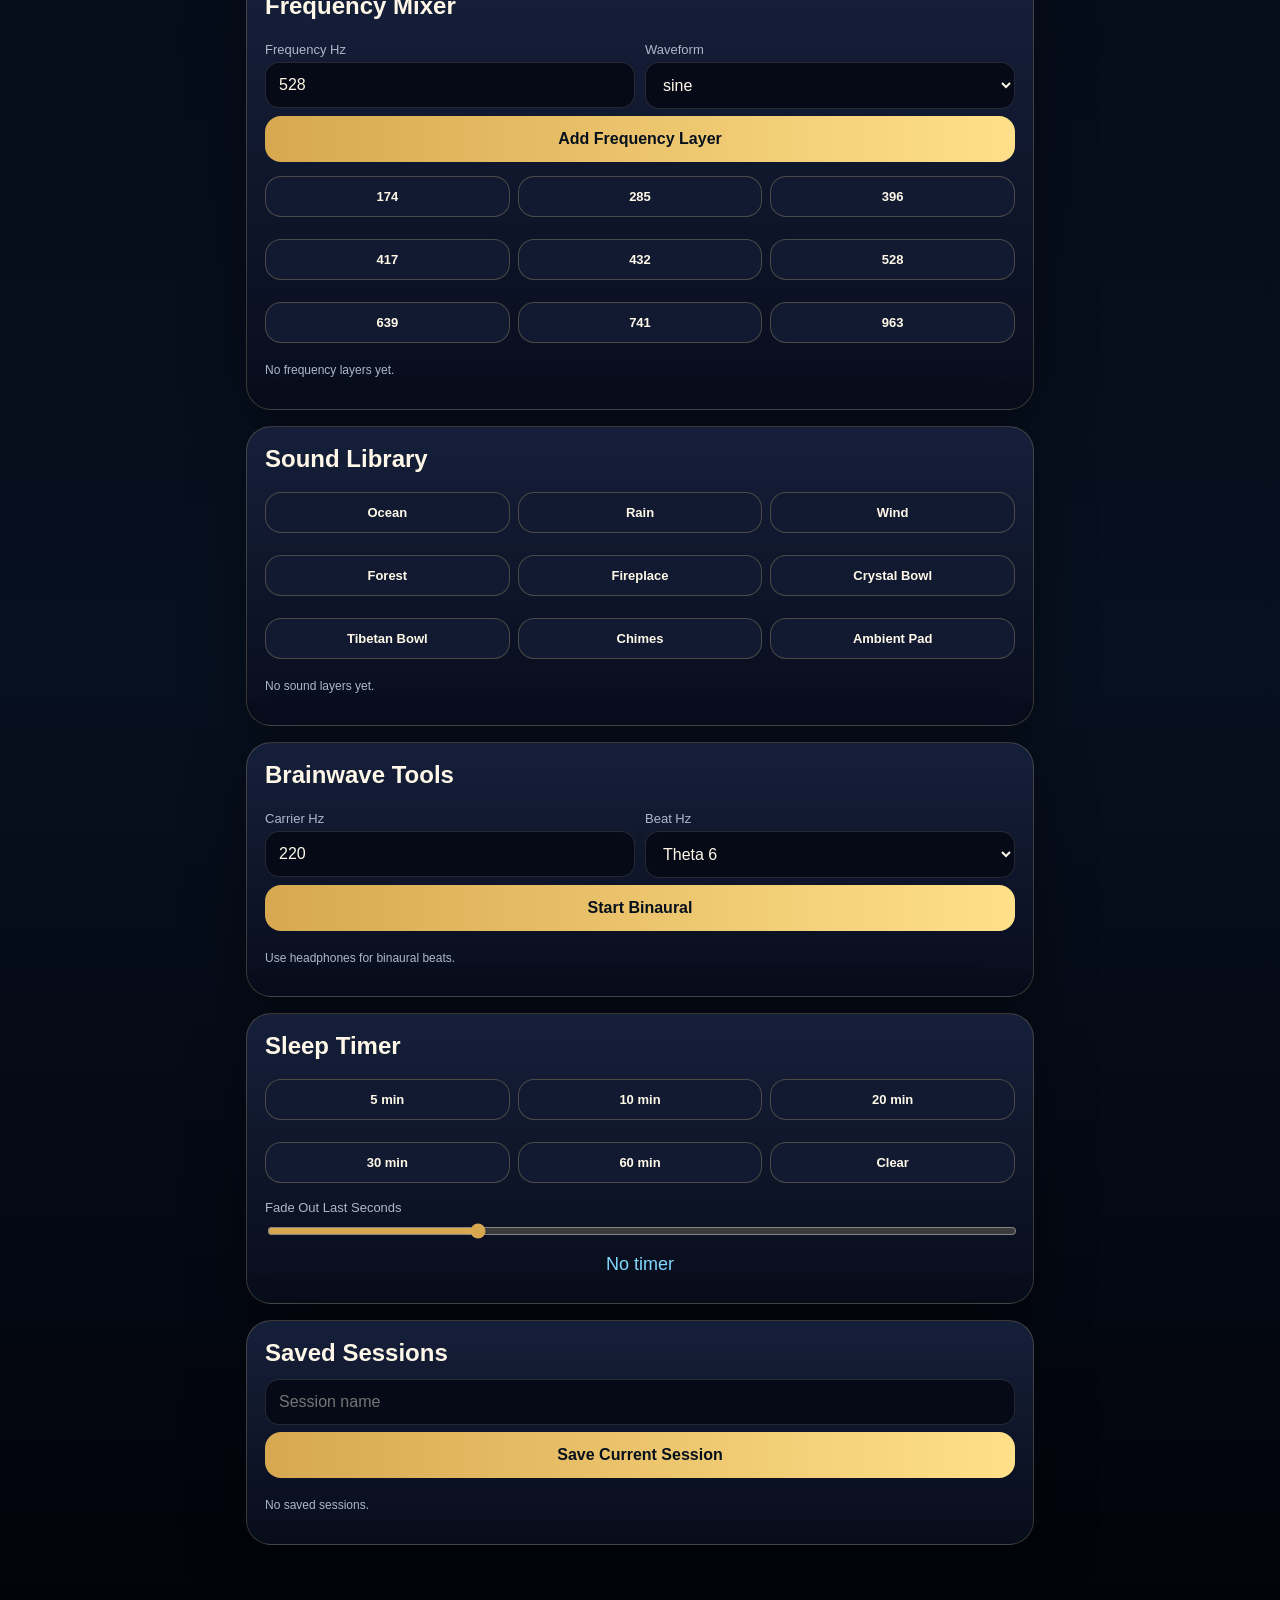
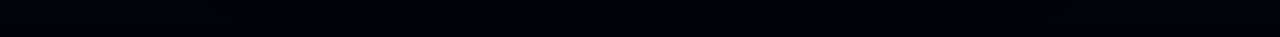
==== commit db000dca: "Add files via upload" ====
--- a/index.html
+++ b/index.html
@@ -2,20 +2,20 @@
 <html lang="en">
 <head>
 <meta charset="UTF-8">
-<meta name="viewport" content="width=device-width, initial-scale=1.0">
-<title>Unpainted Souls Studio</title>
+<meta name="viewport" content="width=device-width,initial-scale=1.0">
+<title>Unpainted Souls Pro</title>
 <meta name="theme-color" content="#050814">
 <style>
 *{box-sizing:border-box}
-:root{--gold:#d7a84f;--gold2:#ffe08a;--text:#fff8e8;--muted:#aeb7ca;--blue:#83d9ff}
-body{margin:0;font-family:-apple-system,BlinkMacSystemFont,"Segoe UI",Arial,sans-serif;color:var(--text);background:radial-gradient(circle at 20% 0%,rgba(131,217,255,.22),transparent 34%),radial-gradient(circle at 85% 10%,rgba(255,224,138,.18),transparent 26%),linear-gradient(180deg,#030611,#070b17 70%,#02030a);min-height:100vh}
+:root{--gold:#d7a84f;--gold2:#ffe08a;--text:#fff8e8;--muted:#aeb7ca;--blue:#83d9ff;--pink:#d9a1ff}
+body{margin:0;font-family:-apple-system,BlinkMacSystemFont,"Segoe UI",Arial,sans-serif;color:var(--text);background:radial-gradient(circle at 20% 0%,rgba(131,217,255,.22),transparent 34%),radial-gradient(circle at 85% 8%,rgba(255,224,138,.19),transparent 28%),linear-gradient(180deg,#02040d,#07101f 70%,#02030a);min-height:100vh}
 #visualizer{position:fixed;inset:0;z-index:-1}
-.app{max-width:790px;margin:auto;padding:24px 16px 60px}
+.app{max-width:820px;margin:auto;padding:24px 16px 76px}
 .hero{text-align:center}
-.logo{width:112px;height:112px;border-radius:50%;object-fit:cover;border:2px solid var(--gold2);box-shadow:0 0 44px rgba(215,168,79,.42)}
+.logo{width:112px;height:112px;border-radius:50%;object-fit:cover;border:2px solid var(--gold2);box-shadow:0 0 48px rgba(255,224,138,.4)}
 h1{font-size:31px;letter-spacing:4px;color:var(--gold2);margin:14px 0 4px}
 h2{margin:0 0 12px}
-p{color:var(--muted)}
+p{color:var(--muted);line-height:1.45}
 .badges span{display:inline-block;margin:4px;padding:7px 10px;border-radius:99px;border:1px solid rgba(131,217,255,.22);background:rgba(131,217,255,.09);color:#d7f5ff;font-size:12px}
 .card{background:linear-gradient(180deg,rgba(23,33,60,.95),rgba(8,13,28,.97));border:1px solid rgba(255,224,138,.2);border-radius:25px;padding:18px;margin:16px 0;box-shadow:0 18px 60px rgba(0,0,0,.36)}
 .row{display:flex;gap:10px}.row>*{flex:1}
@@ -30,13 +30,15 @@
 .layer,.session{background:#070c18;border:1px solid rgba(255,255,255,.08);padding:12px;border-radius:16px;margin:8px 0}
 .layer-top{display:flex;justify-content:space-between;align-items:center;gap:8px}
 .layer-top button{width:82px;padding:10px;font-size:12px}
-.layer-buttons{display:grid;grid-template-columns:repeat(2,1fr);gap:6px;margin-top:8px}
+.layer-buttons{display:grid;grid-template-columns:repeat(3,1fr);gap:6px;margin-top:8px}
 .layer-buttons button{font-size:12px;padding:10px}
 .status{text-align:center;color:var(--blue);font-size:18px;margin:10px}
 .note{font-size:12px;line-height:1.4;color:var(--muted)}
 .breath-orb{width:150px;height:150px;border-radius:50%;margin:18px auto;display:flex;align-items:center;justify-content:center;background:radial-gradient(circle,var(--gold2),rgba(131,217,255,.22),transparent 72%);box-shadow:0 0 55px rgba(255,224,138,.25);transition:transform 4s ease-in-out;font-weight:800;color:#06101c}
 .breath-orb.inhale{transform:scale(1.35)}
 .breath-orb.exhale{transform:scale(.85)}
+.footerbar{position:fixed;bottom:0;left:0;right:0;background:rgba(4,7,19,.92);border-top:1px solid rgba(255,224,138,.15);backdrop-filter:blur(14px);display:flex;justify-content:center;gap:8px;padding:8px;z-index:5}
+.footerbar button{max-width:150px;padding:10px;font-size:12px;margin:0;background:transparent;color:var(--muted);border:1px solid rgba(255,255,255,.08)}
 </style>
 </head>
 <body>
@@ -45,40 +47,42 @@
 <header class="hero">
 <img src="[data-uri]" class="logo" alt="Unpainted Souls logo">
 <h1>UNPAINTED SOULS</h1>
-<p>Single File Studio Edition</p>
-<div class="badges"><span>Frequency Mixer</span><span>Sound Library</span><span>Guided Mode</span><span>Sleep Timer</span></div>
+<p>Pro Studio Single-File Edition</p>
+<div class="badges"><span>Studio Presets</span><span>Multi Mixer</span><span>Sleep Fade</span><span>Guided Breath</span></div>
 </header>
 
-<section class="card"><h2>Quick Sessions</h2>
+<section class="card" id="quick"><h2>Studio Sessions</h2>
 <div class="grid presets">
 <button data-quick="sleep">Sleep</button><button data-quick="meditation">Meditation</button><button data-quick="focus">Focus</button>
-<button data-quick="relax">Relax</button><button data-quick="heart">Heart</button><button data-quick="deep">Deep Reset</button>
+<button data-quick="spa">Spa Massage</button><button data-quick="qigong">Qigong</button><button data-quick="soundbath">Sound Bath</button>
+<button data-quick="heart">Heart</button><button data-quick="deep">Deep Reset</button><button data-quick="clear">Clear Mind</button>
 </div><div id="status" class="status">Ready</div></section>
 
-<section class="card"><h2>Breath Pacer</h2>
+<section class="card" id="master"><h2>Master Controls</h2>
+<label>Master Volume</label><input id="masterVolume" type="range" min="0" max="1" value="0.8" step="0.01">
+<label>Reverb Space</label><input id="reverbMix" type="range" min="0" max="0.8" value="0.15" step="0.01">
+<label>Delay Echo</label><input id="delayMix" type="range" min="0" max="0.7" value="0.08" step="0.01">
+<div class="row"><button id="fadeIn">Fade In</button><button id="fadeOut" class="secondary">Fade Out</button><button id="stopAll" class="danger">Stop All</button></div>
+</section>
+
+<section class="card" id="breath"><h2>Breath Pacer</h2>
 <div id="breathOrb" class="breath-orb">Breathe</div>
-<div class="row"><div><label>Inhale Seconds</label><input id="inhale" type="number" value="4"></div><div><label>Exhale Seconds</label><input id="exhale" type="number" value="6"></div></div>
+<div class="row"><div><label>Inhale</label><input id="inhale" type="number" value="4"></div><div><label>Hold</label><input id="hold" type="number" value="0"></div><div><label>Exhale</label><input id="exhale" type="number" value="6"></div></div>
 <div class="row"><button id="startBreath">Start</button><button id="stopBreath" class="secondary">Stop</button></div>
 </section>
 
 <section class="card"><h2>Guided Voice</h2>
-<select id="guideScript"><option value="relax">Relaxation</option><option value="sleep">Sleep</option><option value="body">Body Scan</option><option value="focus">Focus</option></select>
+<select id="guideScript"><option value="relax">Relaxation</option><option value="sleep">Sleep</option><option value="body">Body Scan</option><option value="focus">Focus</option><option value="qigong">Qigong Flow</option><option value="spa">Spa Recovery</option></select>
 <div class="row"><button id="playGuide">Play Guide</button><button id="stopGuide" class="secondary">Stop Voice</button></div>
-<p class="note">Uses your device speech voice.</p></section>
+<p class="note">Uses your device speech voice. You can later replace this with your own recorded voice.</p></section>
 
-<section class="card"><h2>Master Controls</h2>
-<label>Master Volume</label><input id="masterVolume" type="range" min="0" max="1" value="0.8" step="0.01">
-<label>Reverb</label><input id="reverbMix" type="range" min="0" max="0.8" value="0.15" step="0.01">
-<label>Delay</label><input id="delayMix" type="range" min="0" max="0.7" value="0.08" step="0.01">
-<button id="stopAll" class="danger">Stop All</button></section>
-
-<section class="card"><h2>Frequency Mixer</h2>
+<section class="card" id="mixer"><h2>Frequency Mixer</h2>
 <div class="row"><div><label>Frequency Hz</label><input id="freqInput" type="number" value="528"></div><div><label>Waveform</label><select id="waveInput"><option>sine</option><option>triangle</option><option>sawtooth</option><option>square</option></select></div></div>
 <button id="addFrequency">Add Frequency Layer</button>
 <div class="grid presets"><button data-preset="174">174</button><button data-preset="285">285</button><button data-preset="396">396</button><button data-preset="417">417</button><button data-preset="432">432</button><button data-preset="528">528</button><button data-preset="639">639</button><button data-preset="741">741</button><button data-preset="963">963</button></div>
 <div id="frequencyLayers"></div></section>
 
-<section class="card"><h2>Sound Library</h2>
+<section class="card" id="sounds"><h2>Sound Library</h2>
 <div class="grid presets"><button data-sound="ocean">Ocean</button><button data-sound="rain">Rain</button><button data-sound="wind">Wind</button><button data-sound="forest">Forest</button><button data-sound="fireplace">Fireplace</button><button data-sound="crystal">Crystal Bowl</button><button data-sound="tibetan">Tibetan Bowl</button><button data-sound="chimes">Chimes</button><button data-sound="pad">Ambient Pad</button></div>
 <div id="soundLayers"></div></section>
 
@@ -91,51 +95,38 @@
 <label>Fade Out Last Seconds</label><input id="fadeSeconds" type="range" min="10" max="300" value="90">
 <div id="timerDisplay" class="status">No timer</div></section>
 
-<section class="card"><h2>Saved Sessions</h2>
+<section class="card" id="saved"><h2>Saved Sessions</h2>
 <input id="sessionName" placeholder="Session name"><button id="saveSession">Save Current Session</button><div id="savedSessions"></div>
 </section>
 </main>
+<nav class="footerbar"><button onclick="scrollToId('quick')">Sessions</button><button onclick="scrollToId('mixer')">Mixer</button><button onclick="scrollToId('sounds')">Sounds</button><button onclick="scrollToId('breath')">Breath</button><button onclick="scrollToId('saved')">Saved</button></nav>
 
 <script>
 class AudioEngine {
-  constructor(){this.ctx=null;this.master=null;this.analyser=null;this.dry=null;this.reverb=null;this.delaySend=null;this.delay=null;this.frequencyLayers=[];this.soundLayers=[];this.special=[];this.soloId=null}
-  init(){if(!this.ctx){this.ctx=new (window.AudioContext||window.webkitAudioContext)();this.master=this.ctx.createGain();this.analyser=this.ctx.createAnalyser();this.dry=this.ctx.createGain();this.reverb=this.ctx.createGain();this.delaySend=this.ctx.createGain();this.delay=this.ctx.createDelay(2);this.master.gain.value=.8;this.reverb.gain.value=.15;this.delaySend.gain.value=.08;this.delay.delayTime.value=.28;this.dry.connect(this.master);this.reverb.connect(this.master);this.delaySend.connect(this.delay).connect(this.master);this.master.connect(this.analyser);this.analyser.connect(this.ctx.destination)}if(this.ctx.state==="suspended")this.ctx.resume()}
-  connect(n){n.connect(this.dry);n.connect(this.reverb);n.connect(this.delaySend)}
-  setMaster(v){this.init();this.master.gain.setTargetAtTime(Number(v),this.ctx.currentTime,.03)}
-  setReverb(v){this.init();this.reverb.gain.setTargetAtTime(Number(v),this.ctx.currentTime,.03)}
-  setDelay(v){this.init();this.delaySend.gain.setTargetAtTime(Number(v),this.ctx.currentTime,.03)}
-  fadeTo(v,s){this.init();this.master.gain.cancelScheduledValues(this.ctx.currentTime);this.master.gain.linearRampToValueAtTime(Number(v),this.ctx.currentTime+s)}
-  addFrequency(freq,wave="sine",volume=.12,pan=0){this.init();const osc=this.ctx.createOscillator(),gain=this.ctx.createGain(),panner=this.ctx.createStereoPanner();osc.type=wave;osc.frequency.value=Number(freq);gain.gain.value=volume;panner.pan.value=pan;osc.connect(gain).connect(panner);this.connect(panner);osc.start();const layer={id:String(Date.now()+Math.random()),kind:"frequency",freq:Number(freq),wave,volume,pan,muted:false,osc,gain,panner};this.frequencyLayers.push(layer);this.applyMuteSolo();return layer}
-  addSound(kind,volume=.13,pan=0){this.init();const layer=SoundLibrary.create(this.ctx,kind,volume,pan);this.connect(layer.output);this.soundLayers.push(layer);this.applyMuteSolo();return layer}
-  updateLayer(id,values){const layer=[...this.frequencyLayers,...this.soundLayers].find(l=>l.id===id);if(!layer)return;if(values.volume!==undefined){layer.volume=Number(values.volume);layer.gain.gain.value=layer.muted?0:layer.volume}if(values.pan!==undefined&&layer.panner){layer.pan=Number(values.pan);layer.panner.pan.value=layer.pan}}
-  removeLayer(id,type){const list=type==="sound"?this.soundLayers:this.frequencyLayers;const i=list.findIndex(l=>l.id===id);if(i<0)return;this.stopLayer(list[i]);list.splice(i,1);this.applyMuteSolo()}
-  stopLayer(l){["osc","osc2","lfo","source"].forEach(k=>{try{l[k]&&l[k].stop()}catch(e){}})}
-  toggleMute(id){const l=[...this.frequencyLayers,...this.soundLayers].find(x=>x.id===id);if(l){l.muted=!l.muted;this.applyMuteSolo()}}
-  toggleSolo(id){this.soloId=this.soloId===id?null:id;this.applyMuteSolo()}
-  applyMuteSolo(){[...this.frequencyLayers,...this.soundLayers].forEach(l=>{const on=!l.muted&&(!this.soloId||this.soloId===l.id);l.gain.gain.value=on?l.volume:0})}
-  startBinaural(carrier=220,beat=6,volume=.08){this.init();const m=this.ctx.createChannelMerger(2),left=this.ctx.createOscillator(),right=this.ctx.createOscillator(),lg=this.ctx.createGain(),rg=this.ctx.createGain();left.frequency.value=Number(carrier);right.frequency.value=Number(carrier)+Number(beat);lg.gain.value=rg.gain.value=volume;left.connect(lg).connect(m,0,0);right.connect(rg).connect(m,0,1);m.connect(this.dry);left.start();right.start();this.special.push({left,right})}
-  stopAll(){this.frequencyLayers.forEach(l=>this.stopLayer(l));this.soundLayers.forEach(l=>this.stopLayer(l));this.special.forEach(s=>{try{s.left&&s.left.stop();s.right&&s.right.stop()}catch(e){}});this.frequencyLayers=[];this.soundLayers=[];this.special=[];this.soloId=null}
-  snapshot(){return {frequencyLayers:this.frequencyLayers.map(l=>({freq:l.freq,wave:l.wave,volume:l.volume,pan:l.pan})),soundLayers:this.soundLayers.map(l=>({kind:l.kind,volume:l.volume,pan:l.pan}))}}
-  load(s){this.stopAll();(s.frequencyLayers||[]).forEach(l=>this.addFrequency(l.freq,l.wave,l.volume,l.pan));(s.soundLayers||[]).forEach(l=>this.addSound(l.kind,l.volume,l.pan))}
+constructor(){this.ctx=null;this.master=null;this.analyser=null;this.dry=null;this.reverb=null;this.delaySend=null;this.delay=null;this.frequencyLayers=[];this.soundLayers=[];this.special=[];this.soloId=null}
+init(){if(!this.ctx){this.ctx=new (window.AudioContext||window.webkitAudioContext)();this.master=this.ctx.createGain();this.analyser=this.ctx.createAnalyser();this.analyser.fftSize=128;this.dry=this.ctx.createGain();this.reverb=this.ctx.createGain();this.delaySend=this.ctx.createGain();this.delay=this.ctx.createDelay(2);this.master.gain.value=.8;this.reverb.gain.value=.15;this.delaySend.gain.value=.08;this.delay.delayTime.value=.28;this.dry.connect(this.master);this.reverb.connect(this.master);this.delaySend.connect(this.delay).connect(this.master);this.master.connect(this.analyser);this.analyser.connect(this.ctx.destination)}if(this.ctx.state==="suspended")this.ctx.resume()}
+connect(n){n.connect(this.dry);n.connect(this.reverb);n.connect(this.delaySend)}setMaster(v){this.init();this.master.gain.setTargetAtTime(Number(v),this.ctx.currentTime,.03)}setReverb(v){this.init();this.reverb.gain.setTargetAtTime(Number(v),this.ctx.currentTime,.03)}setDelay(v){this.init();this.delaySend.gain.setTargetAtTime(Number(v),this.ctx.currentTime,.03)}fadeTo(v,s){this.init();this.master.gain.cancelScheduledValues(this.ctx.currentTime);this.master.gain.linearRampToValueAtTime(Number(v),this.ctx.currentTime+s)}
+addFrequency(freq,wave="sine",volume=.12,pan=0){this.init();const osc=this.ctx.createOscillator(),gain=this.ctx.createGain(),panner=this.ctx.createStereoPanner();osc.type=wave;osc.frequency.value=Number(freq);gain.gain.value=volume;panner.pan.value=pan;osc.connect(gain).connect(panner);this.connect(panner);osc.start();const layer={id:String(Date.now()+Math.random()),kind:"frequency",freq:Number(freq),wave,volume,pan,muted:false,osc,gain,panner};this.frequencyLayers.push(layer);this.applyMuteSolo();return layer}
+addSound(kind,volume=.13,pan=0){this.init();const layer=SoundLibrary.create(this.ctx,kind,volume,pan);this.connect(layer.output);this.soundLayers.push(layer);this.applyMuteSolo();return layer}
+updateLayer(id,values){const layer=[...this.frequencyLayers,...this.soundLayers].find(l=>l.id===id);if(!layer)return;if(values.volume!==undefined){layer.volume=Number(values.volume);layer.gain.gain.value=layer.muted?0:layer.volume}if(values.pan!==undefined&&layer.panner){layer.pan=Number(values.pan);layer.panner.pan.value=layer.pan}}
+removeLayer(id,type){const list=type==="sound"?this.soundLayers:this.frequencyLayers;const i=list.findIndex(l=>l.id===id);if(i<0)return;this.stopLayer(list[i]);list.splice(i,1);this.applyMuteSolo()}stopLayer(l){["osc","osc2","lfo","source"].forEach(k=>{try{l[k]&&l[k].stop()}catch(e){}})}toggleMute(id){const l=[...this.frequencyLayers,...this.soundLayers].find(x=>x.id===id);if(l){l.muted=!l.muted;this.applyMuteSolo()}}toggleSolo(id){this.soloId=this.soloId===id?null:id;this.applyMuteSolo()}applyMuteSolo(){[...this.frequencyLayers,...this.soundLayers].forEach(l=>{const on=!l.muted&&(!this.soloId||this.soloId===l.id);l.gain.gain.value=on?l.volume:0})}
+startBinaural(carrier=220,beat=6,volume=.08){this.init();const m=this.ctx.createChannelMerger(2),left=this.ctx.createOscillator(),right=this.ctx.createOscillator(),lg=this.ctx.createGain(),rg=this.ctx.createGain();left.frequency.value=Number(carrier);right.frequency.value=Number(carrier)+Number(beat);lg.gain.value=rg.gain.value=volume;left.connect(lg).connect(m,0,0);right.connect(rg).connect(m,0,1);m.connect(this.dry);left.start();right.start();this.special.push({left,right})}
+stopAll(){this.frequencyLayers.forEach(l=>this.stopLayer(l));this.soundLayers.forEach(l=>this.stopLayer(l));this.special.forEach(s=>{try{s.left&&s.left.stop();s.right&&s.right.stop()}catch(e){}});this.frequencyLayers=[];this.soundLayers=[];this.special=[];this.soloId=null}
+snapshot(){return {frequencyLayers:this.frequencyLayers.map(l=>({freq:l.freq,wave:l.wave,volume:l.volume,pan:l.pan})),soundLayers:this.soundLayers.map(l=>({kind:l.kind,volume:l.volume,pan:l.pan}))}}load(s){this.stopAll();(s.frequencyLayers||[]).forEach(l=>this.addFrequency(l.freq,l.wave,l.volume,l.pan));(s.soundLayers||[]).forEach(l=>this.addSound(l.kind,l.volume,l.pan))}
 }
 const SoundLibrary={create(ctx,kind,volume=.13,pan=0){const id=String(Date.now()+Math.random()),gain=ctx.createGain(),panner=ctx.createStereoPanner(),output=ctx.createGain();gain.gain.value=volume;panner.pan.value=pan;gain.connect(panner).connect(output);const layer={id,kind,volume,pan,muted:false,gain,panner,output};if(["ocean","rain","wind","forest","fireplace"].includes(kind)){const buffer=ctx.createBuffer(1,ctx.sampleRate*5,ctx.sampleRate),data=buffer.getChannelData(0);for(let i=0;i<data.length;i++){let n=Math.random()*2-1;if(kind==="ocean")n*=Math.sin(i/5200)*.55+.45;if(kind==="wind")n*=Math.sin(i/9500)*.45+.25;if(kind==="forest")n*=(Math.random()>.995?3:.18);if(kind==="fireplace")n*=(Math.random()>.985?2.8:.12);data[i]=n}const source=ctx.createBufferSource(),filter=ctx.createBiquadFilter();source.buffer=buffer;source.loop=true;filter.type=(kind==="rain"||kind==="fireplace")?"highpass":"lowpass";filter.frequency.value=kind==="rain"?1500:kind==="fireplace"?900:650;source.connect(filter).connect(gain);source.start();layer.source=source}else{const osc=ctx.createOscillator(),osc2=ctx.createOscillator(),lfo=ctx.createOscillator(),lfoGain=ctx.createGain();osc.type=kind==="pad"?"sawtooth":"sine";osc.frequency.value=kind==="tibetan"?216:kind==="chimes"?880:kind==="pad"?110:528;osc2.type="sine";osc2.frequency.value=osc.frequency.value*2;lfo.frequency.value=kind==="chimes"?.4:.1;lfoGain.gain.value=.04;lfo.connect(lfoGain).connect(gain.gain);osc.connect(gain);osc2.connect(gain);osc.start();osc2.start();lfo.start();layer.osc=osc;layer.osc2=osc2;layer.lfo=lfo}return layer}};
-const Guided={scripts:{relax:"Take a slow breath in. Let your shoulders soften. Let each tone settle the body.",sleep:"Let the day begin to fade. Feel the body grow heavier. Follow the sound gently into rest.",body:"Bring attention to the feet. Soften the legs. Relax the belly, chest, shoulders, face and eyes.",focus:"Sit tall and steady. Breathe in clarity. Breathe out distraction. Return gently to the sound."},speak(k){speechSynthesis.cancel();const u=new SpeechSynthesisUtterance(this.scripts[k]||this.scripts.relax);u.rate=.82;u.pitch=.85;u.volume=.8;speechSynthesis.speak(u)},stop(){speechSynthesis.cancel()}};
-const engine=new AudioEngine(),$=id=>document.getElementById(id);let timer=null,remaining=0,breathing=false;
-function setStatus(t){$("status").innerText=t}function pretty(k){return k.replace(/\b\w/g,c=>c.toUpperCase())}
-function renderFrequencyLayers(){const box=$("frequencyLayers");box.innerHTML=engine.frequencyLayers.length?"":"<p class='note'>No frequency layers yet.</p>";engine.frequencyLayers.forEach(l=>{box.innerHTML+=`<div class="layer"><div class="layer-top"><div><b>${l.freq} Hz</b><br><span class="note">${l.wave}</span></div><button class="danger" data-remove-frequency="${l.id}">Remove</button></div><label>Volume</label><input type="range" min="0" max=".6" step=".01" value="${l.volume}" data-volume="${l.id}"><label>Pan</label><input type="range" min="-1" max="1" step=".01" value="${l.pan}" data-pan="${l.id}"><div class="layer-buttons"><button class="secondary" data-mute="${l.id}">${l.muted?"Unmute":"Mute"}</button><button class="secondary" data-solo="${l.id}">${engine.soloId===l.id?"Unsolo":"Solo"}</button></div></div>`})}
-function renderSoundLayers(){const box=$("soundLayers");box.innerHTML=engine.soundLayers.length?"":"<p class='note'>No sound layers yet.</p>";engine.soundLayers.forEach(l=>{box.innerHTML+=`<div class="layer"><div class="layer-top"><div><b>${pretty(l.kind)}</b><br><span class="note">Sound layer</span></div><button class="danger" data-remove-sound="${l.id}">Remove</button></div><label>Volume</label><input type="range" min="0" max=".6" step=".01" value="${l.volume}" data-volume="${l.id}"><label>Pan</label><input type="range" min="-1" max="1" step=".01" value="${l.pan}" data-pan="${l.id}"><div class="layer-buttons"><button class="secondary" data-mute="${l.id}">${l.muted?"Unmute":"Mute"}</button><button class="secondary" data-solo="${l.id}">${engine.soloId===l.id?"Unsolo":"Solo"}</button></div></div>`})}
-function renderSaved(){const box=$("savedSessions"),sessions=JSON.parse(localStorage.getItem("unpaintedSingleSessions")||"[]");box.innerHTML=sessions.length?"":"<p class='note'>No saved sessions.</p>";sessions.forEach((s,i)=>{box.innerHTML+=`<div class="session"><b>${s.name}</b><p class="note">${(s.frequencyLayers||[]).map(l=>l.freq+"Hz").join(", ")||"No frequencies"}<br>${(s.soundLayers||[]).map(l=>pretty(l.kind)).join(", ")||"No sounds"}</p><button data-load-session="${i}">Load</button></div>`})}
-function rerender(){renderFrequencyLayers();renderSoundLayers();renderSaved()}
-function quick(type){engine.stopAll();if(type==="sleep"){engine.addFrequency(174,"sine",.08,0);engine.addSound("ocean",.16,0);setTimer(1800);Guided.speak("sleep")}else if(type==="meditation"){engine.addFrequency(432,"sine",.1,0);engine.addFrequency(528,"sine",.08,.2);engine.addSound("crystal",.1,0);Guided.speak("relax")}else if(type==="focus"){engine.addFrequency(741,"sine",.09,0);engine.addSound("pad",.11,0);engine.startBinaural(220,10,.08);Guided.speak("focus")}else if(type==="relax"){engine.addFrequency(528,"sine",.1,0);engine.addSound("rain",.12,0);Guided.speak("relax")}else if(type==="heart"){engine.addFrequency(639,"sine",.1,0);engine.addSound("crystal",.11,0);Guided.speak("body")}else{engine.addFrequency(285,"sine",.1,0);engine.addFrequency(396,"sine",.08,-.2);engine.addSound("tibetan",.1,0);engine.startBinaural(220,6,.08)}rerender();setStatus(pretty(type)+" session started")}
-$("masterVolume").oninput=e=>engine.setMaster(e.target.value);$("reverbMix").oninput=e=>engine.setReverb(e.target.value);$("delayMix").oninput=e=>engine.setDelay(e.target.value);$("stopAll").onclick=()=>{engine.stopAll();Guided.stop();clearTimer();rerender();setStatus("Stopped all")};$("addFrequency").onclick=()=>{engine.addFrequency($("freqInput").value,$("waveInput").value,.12,0);renderFrequencyLayers()};$("startBinaural").onclick=()=>{engine.startBinaural($("binauralCarrier").value,$("binauralBeat").value,.08);setStatus("Binaural started")};
-document.querySelectorAll("[data-preset]").forEach(b=>b.onclick=()=>{engine.addFrequency(b.dataset.preset,$("waveInput").value,.12,0);renderFrequencyLayers()});document.querySelectorAll("[data-sound]").forEach(b=>b.onclick=()=>{engine.addSound(b.dataset.sound,.13,0);renderSoundLayers()});document.querySelectorAll("[data-quick]").forEach(b=>b.onclick=()=>quick(b.dataset.quick));
-document.oninput=e=>{if(e.target.dataset.volume)engine.updateLayer(e.target.dataset.volume,{volume:e.target.value});if(e.target.dataset.pan)engine.updateLayer(e.target.dataset.pan,{pan:e.target.value})};
-document.onclick=e=>{if(e.target.dataset.removeFrequency){engine.removeLayer(e.target.dataset.removeFrequency,"frequency");renderFrequencyLayers()}if(e.target.dataset.removeSound){engine.removeLayer(e.target.dataset.removeSound,"sound");renderSoundLayers()}if(e.target.dataset.mute){engine.toggleMute(e.target.dataset.mute);rerender()}if(e.target.dataset.solo){engine.toggleSolo(e.target.dataset.solo);rerender()}if(e.target.dataset.loadSession){const sessions=JSON.parse(localStorage.getItem("unpaintedSingleSessions")||"[]");engine.load(sessions[Number(e.target.dataset.loadSession)]);rerender();setStatus("Session loaded")}};
-$("playGuide").onclick=()=>Guided.speak($("guideScript").value);$("stopGuide").onclick=()=>Guided.stop();$("saveSession").onclick=()=>{const sessions=JSON.parse(localStorage.getItem("unpaintedSingleSessions")||"[]"),snap=engine.snapshot();snap.name=$("sessionName").value.trim()||`Session ${sessions.length+1}`;sessions.push(snap);localStorage.setItem("unpaintedSingleSessions",JSON.stringify(sessions));renderSaved()};
+const Guided={scripts:{relax:"Take a slow breath in. Let your shoulders soften. Let each tone settle the body.",sleep:"Let the day begin to fade. Feel the body grow heavier. Follow the sound gently into rest.",body:"Bring attention to the feet. Soften the legs. Relax the belly, chest, shoulders, face and eyes.",focus:"Sit tall and steady. Breathe in clarity. Breathe out distraction. Return gently to the sound.",qigong:"Stand or sit comfortably. Let the breath move like a soft wave. Feel the body open and the energy settle.",spa:"Allow the body to receive rest. Let the muscles soften. Let the nervous system unwind with each sound."},speak(k){speechSynthesis.cancel();const u=new SpeechSynthesisUtterance(this.scripts[k]||this.scripts.relax);u.rate=.82;u.pitch=.85;u.volume=.8;speechSynthesis.speak(u)},stop(){speechSynthesis.cancel()}};
+const engine=new AudioEngine(),$=id=>document.getElementById(id);let timer=null,remaining=0,breathing=false;function setStatus(t){$("status").innerText=t}function pretty(k){return k.replace(/\b\w/g,c=>c.toUpperCase())}function scrollToId(id){document.getElementById(id).scrollIntoView({behavior:"smooth"})}
+function renderFrequencyLayers(){const box=$("frequencyLayers");box.innerHTML=engine.frequencyLayers.length?"":"<p class='note'>No frequency layers yet.</p>";engine.frequencyLayers.forEach(l=>{box.innerHTML+=`<div class="layer"><div class="layer-top"><div><b>${l.freq} Hz</b><br><span class="note">${l.wave}</span></div><button class="danger" data-remove-frequency="${l.id}">Remove</button></div><label>Volume</label><input type="range" min="0" max=".6" step=".01" value="${l.volume}" data-volume="${l.id}"><label>Pan</label><input type="range" min="-1" max="1" step=".01" value="${l.pan}" data-pan="${l.id}"><div class="layer-buttons"><button class="secondary" data-mute="${l.id}">${l.muted?"Unmute":"Mute"}</button><button class="secondary" data-solo="${l.id}">${engine.soloId===l.id?"Unsolo":"Solo"}</button><button class="secondary" data-copy-frequency="${l.id}">Copy</button></div></div>`})}
+function renderSoundLayers(){const box=$("soundLayers");box.innerHTML=engine.soundLayers.length?"":"<p class='note'>No sound layers yet.</p>";engine.soundLayers.forEach(l=>{box.innerHTML+=`<div class="layer"><div class="layer-top"><div><b>${pretty(l.kind)}</b><br><span class="note">Sound layer</span></div><button class="danger" data-remove-sound="${l.id}">Remove</button></div><label>Volume</label><input type="range" min="0" max=".6" step=".01" value="${l.volume}" data-volume="${l.id}"><label>Pan</label><input type="range" min="-1" max="1" step=".01" value="${l.pan}" data-pan="${l.id}"><div class="layer-buttons"><button class="secondary" data-mute="${l.id}">${l.muted?"Unmute":"Mute"}</button><button class="secondary" data-solo="${l.id}">${engine.soloId===l.id?"Unsolo":"Solo"}</button><button class="secondary" data-copy-sound="${l.id}">Copy</button></div></div>`})}
+function renderSaved(){const box=$("savedSessions"),sessions=JSON.parse(localStorage.getItem("unpaintedProSessions")||"[]");box.innerHTML=sessions.length?"":"<p class='note'>No saved sessions.</p>";sessions.forEach((s,i)=>{box.innerHTML+=`<div class="session"><b>${s.name}</b><p class="note">${(s.frequencyLayers||[]).map(l=>l.freq+"Hz").join(", ")||"No frequencies"}<br>${(s.soundLayers||[]).map(l=>pretty(l.kind)).join(", ")||"No sounds"}</p><button data-load-session="${i}">Load</button></div>`})}function rerender(){renderFrequencyLayers();renderSoundLayers();renderSaved()}
+function quick(type){engine.stopAll();if(type==="sleep"){engine.addFrequency(174,"sine",.08,0);engine.addSound("ocean",.16,0);setTimer(1800);Guided.speak("sleep")}else if(type==="meditation"){engine.addFrequency(432,"sine",.1,0);engine.addFrequency(528,"sine",.08,.2);engine.addSound("crystal",.1,0);Guided.speak("relax")}else if(type==="focus"){engine.addFrequency(741,"sine",.09,0);engine.addSound("pad",.11,0);engine.startBinaural(220,10,.08);Guided.speak("focus")}else if(type==="spa"){engine.addFrequency(528,"sine",.1,0);engine.addFrequency(639,"sine",.07,-.15);engine.addSound("rain",.11,0);engine.addSound("crystal",.08,.2);Guided.speak("spa")}else if(type==="qigong"){engine.addFrequency(432,"sine",.08,0);engine.addSound("wind",.12,0);Guided.speak("qigong")}else if(type==="soundbath"){engine.addFrequency(528,"sine",.08,0);engine.addSound("crystal",.14,0);engine.addSound("tibetan",.1,-.2);engine.addSound("chimes",.06,.2)}else if(type==="heart"){engine.addFrequency(639,"sine",.1,0);engine.addSound("crystal",.11,0);Guided.speak("body")}else if(type==="clear"){engine.addFrequency(741,"sine",.1,0);engine.addFrequency(963,"sine",.05,.25);engine.addSound("pad",.1,0)}else{engine.addFrequency(285,"sine",.1,0);engine.addFrequency(396,"sine",.08,-.2);engine.addSound("tibetan",.1,0);engine.startBinaural(220,6,.08)}rerender();setStatus(pretty(type)+" session started")}
+$("masterVolume").oninput=e=>engine.setMaster(e.target.value);$("reverbMix").oninput=e=>engine.setReverb(e.target.value);$("delayMix").oninput=e=>engine.setDelay(e.target.value);$("fadeIn").onclick=()=>engine.fadeTo(Number($("masterVolume").value),5);$("fadeOut").onclick=()=>engine.fadeTo(0,5);$("stopAll").onclick=()=>{engine.stopAll();Guided.stop();clearTimer();rerender();setStatus("Stopped all")};$("addFrequency").onclick=()=>{engine.addFrequency($("freqInput").value,$("waveInput").value,.12,0);renderFrequencyLayers()};$("startBinaural").onclick=()=>{engine.startBinaural($("binauralCarrier").value,$("binauralBeat").value,.08);setStatus("Binaural started")};
+document.querySelectorAll("[data-preset]").forEach(b=>b.onclick=()=>{engine.addFrequency(b.dataset.preset,$("waveInput").value,.12,0);renderFrequencyLayers()});document.querySelectorAll("[data-sound]").forEach(b=>b.onclick=()=>{engine.addSound(b.dataset.sound,.13,0);renderSoundLayers()});document.querySelectorAll("[data-quick]").forEach(b=>b.onclick=()=>quick(b.dataset.quick));document.oninput=e=>{if(e.target.dataset.volume)engine.updateLayer(e.target.dataset.volume,{volume:e.target.value});if(e.target.dataset.pan)engine.updateLayer(e.target.dataset.pan,{pan:e.target.value})};document.onclick=e=>{if(e.target.dataset.removeFrequency){engine.removeLayer(e.target.dataset.removeFrequency,"frequency");renderFrequencyLayers()}if(e.target.dataset.removeSound){engine.removeLayer(e.target.dataset.removeSound,"sound");renderSoundLayers()}if(e.target.dataset.mute){engine.toggleMute(e.target.dataset.mute);rerender()}if(e.target.dataset.solo){engine.toggleSolo(e.target.dataset.solo);rerender()}if(e.target.dataset.copyFrequency){const l=engine.frequencyLayers.find(x=>x.id===e.target.dataset.copyFrequency);if(l)engine.addFrequency(l.freq,l.wave,l.volume,l.pan);renderFrequencyLayers()}if(e.target.dataset.copySound){const l=engine.soundLayers.find(x=>x.id===e.target.dataset.copySound);if(l)engine.addSound(l.kind,l.volume,l.pan);renderSoundLayers()}if(e.target.dataset.loadSession){const sessions=JSON.parse(localStorage.getItem("unpaintedProSessions")||"[]");engine.load(sessions[Number(e.target.dataset.loadSession)]);rerender();setStatus("Session loaded")}};
+$("playGuide").onclick=()=>Guided.speak($("guideScript").value);$("stopGuide").onclick=()=>Guided.stop();$("saveSession").onclick=()=>{const sessions=JSON.parse(localStorage.getItem("unpaintedProSessions")||"[]"),snap=engine.snapshot();snap.name=$("sessionName").value.trim()||`Session ${sessions.length+1}`;sessions.push(snap);localStorage.setItem("unpaintedProSessions",JSON.stringify(sessions));renderSaved()};
 function setTimer(seconds){remaining=seconds;clearInterval(timer);tick();timer=setInterval(()=>{remaining--;tick();const fade=Number($("fadeSeconds").value);if(remaining===fade)engine.fadeTo(0,fade);if(remaining<=0){engine.stopAll();Guided.stop();clearTimer();rerender()}},1000)}function tick(){$("timerDisplay").innerText=remaining?`${Math.floor(remaining/60)}:${String(remaining%60).padStart(2,"0")}`:"No timer"}function clearTimer(){clearInterval(timer);remaining=0;tick()}document.querySelectorAll("[data-timer]").forEach(b=>b.onclick=()=>setTimer(Number(b.dataset.timer)));$("clearTimer").onclick=clearTimer;
-function breathCycle(){if(!breathing)return;const orb=$("breathOrb"),inhale=Number($("inhale").value)*1000,exhale=Number($("exhale").value)*1000;orb.innerText="Inhale";orb.className="breath-orb inhale";setTimeout(()=>{if(!breathing)return;orb.innerText="Exhale";orb.className="breath-orb exhale";setTimeout(breathCycle,exhale)},inhale)}$("startBreath").onclick=()=>{breathing=true;breathCycle()};$("stopBreath").onclick=()=>{breathing=false;$("breathOrb").innerText="Breathe";$("breathOrb").className="breath-orb"};
-function startVisualizer(){const canvas=document.getElementById("visualizer"),c=canvas.getContext("2d");let stars=[];function resize(){canvas.width=innerWidth;canvas.height=innerHeight;stars=Array.from({length:80},()=>({x:Math.random()*canvas.width,y:Math.random()*canvas.height,r:Math.random()*1.7+.3,v:Math.random()*.35+.05}))}addEventListener("resize",resize);resize();function draw(){c.clearRect(0,0,canvas.width,canvas.height);let level=0;if(engine.analyser){const data=new Uint8Array(engine.analyser.frequencyBinCount);engine.analyser.getByteFrequencyData(data);level=data.reduce((a,b)=>a+b,0)/data.length}c.fillStyle="rgba(255,224,138,.55)";stars.forEach(s=>{s.y+=s.v+level/900;if(s.y>canvas.height)s.y=0;c.beginPath();c.arc(s.x,s.y,s.r,0,Math.PI*2);c.fill()});const cx=canvas.width/2,cy=canvas.height/2.7,r=44+level*.55,g=c.createRadialGradient(cx,cy,5,cx,cy,r*2.4);g.addColorStop(0,"rgba(255,224,138,.9)");g.addColorStop(.35,"rgba(131,217,255,.25)");g.addColorStop(1,"rgba(255,224,138,0)");c.fillStyle=g;c.beginPath();c.arc(cx,cy,r*2.4,0,Math.PI*2);c.fill();requestAnimationFrame(draw)}draw()}
-startVisualizer();rerender();
+function breathCycle(){if(!breathing)return;const orb=$("breathOrb"),inhale=Number($("inhale").value)*1000,hold=Number($("hold").value)*1000,exhale=Number($("exhale").value)*1000;orb.innerText="Inhale";orb.className="breath-orb inhale";setTimeout(()=>{if(!breathing)return;orb.innerText=hold>0?"Hold":"Exhale";setTimeout(()=>{if(!breathing)return;orb.innerText="Exhale";orb.className="breath-orb exhale";setTimeout(breathCycle,exhale)},hold)},inhale)}$("startBreath").onclick=()=>{breathing=true;breathCycle()};$("stopBreath").onclick=()=>{breathing=false;$("breathOrb").innerText="Breathe";$("breathOrb").className="breath-orb"};
+function startVisualizer(){const canvas=document.getElementById("visualizer"),c=canvas.getContext("2d");let stars=[];function 